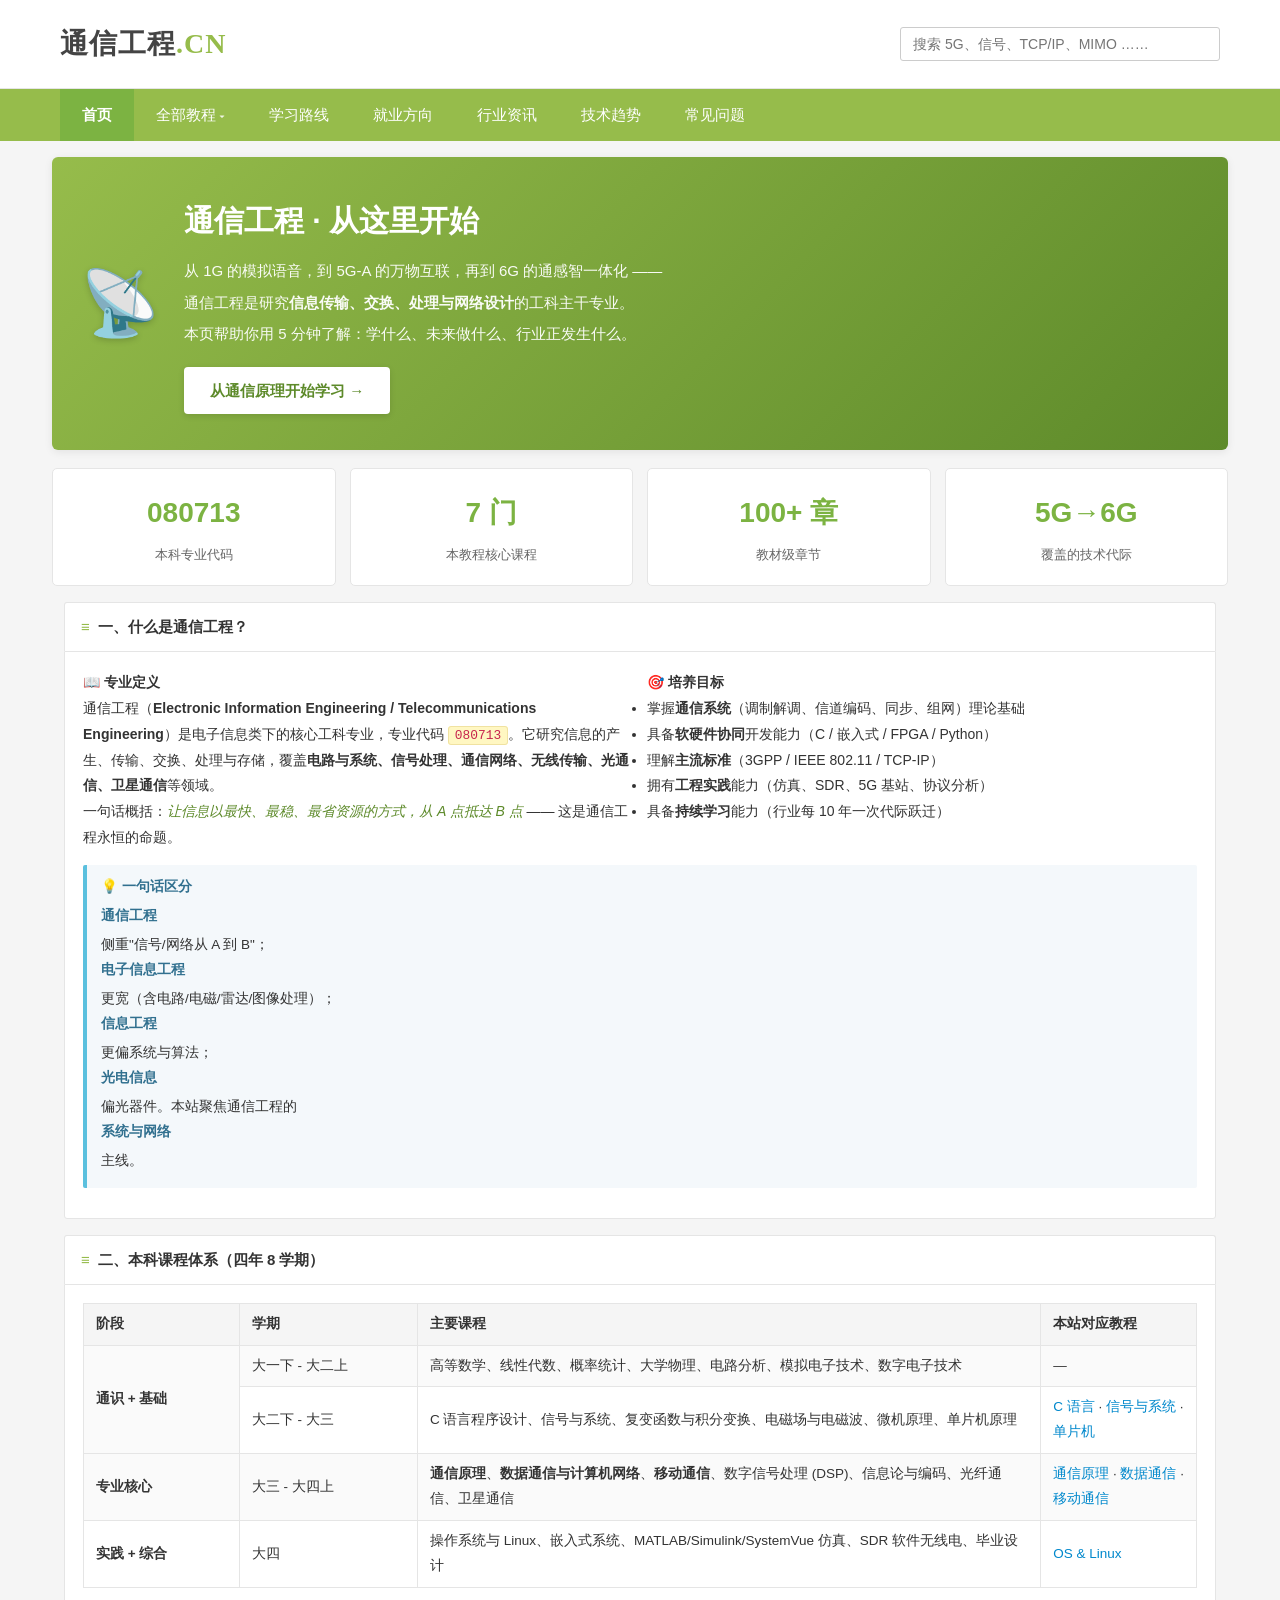
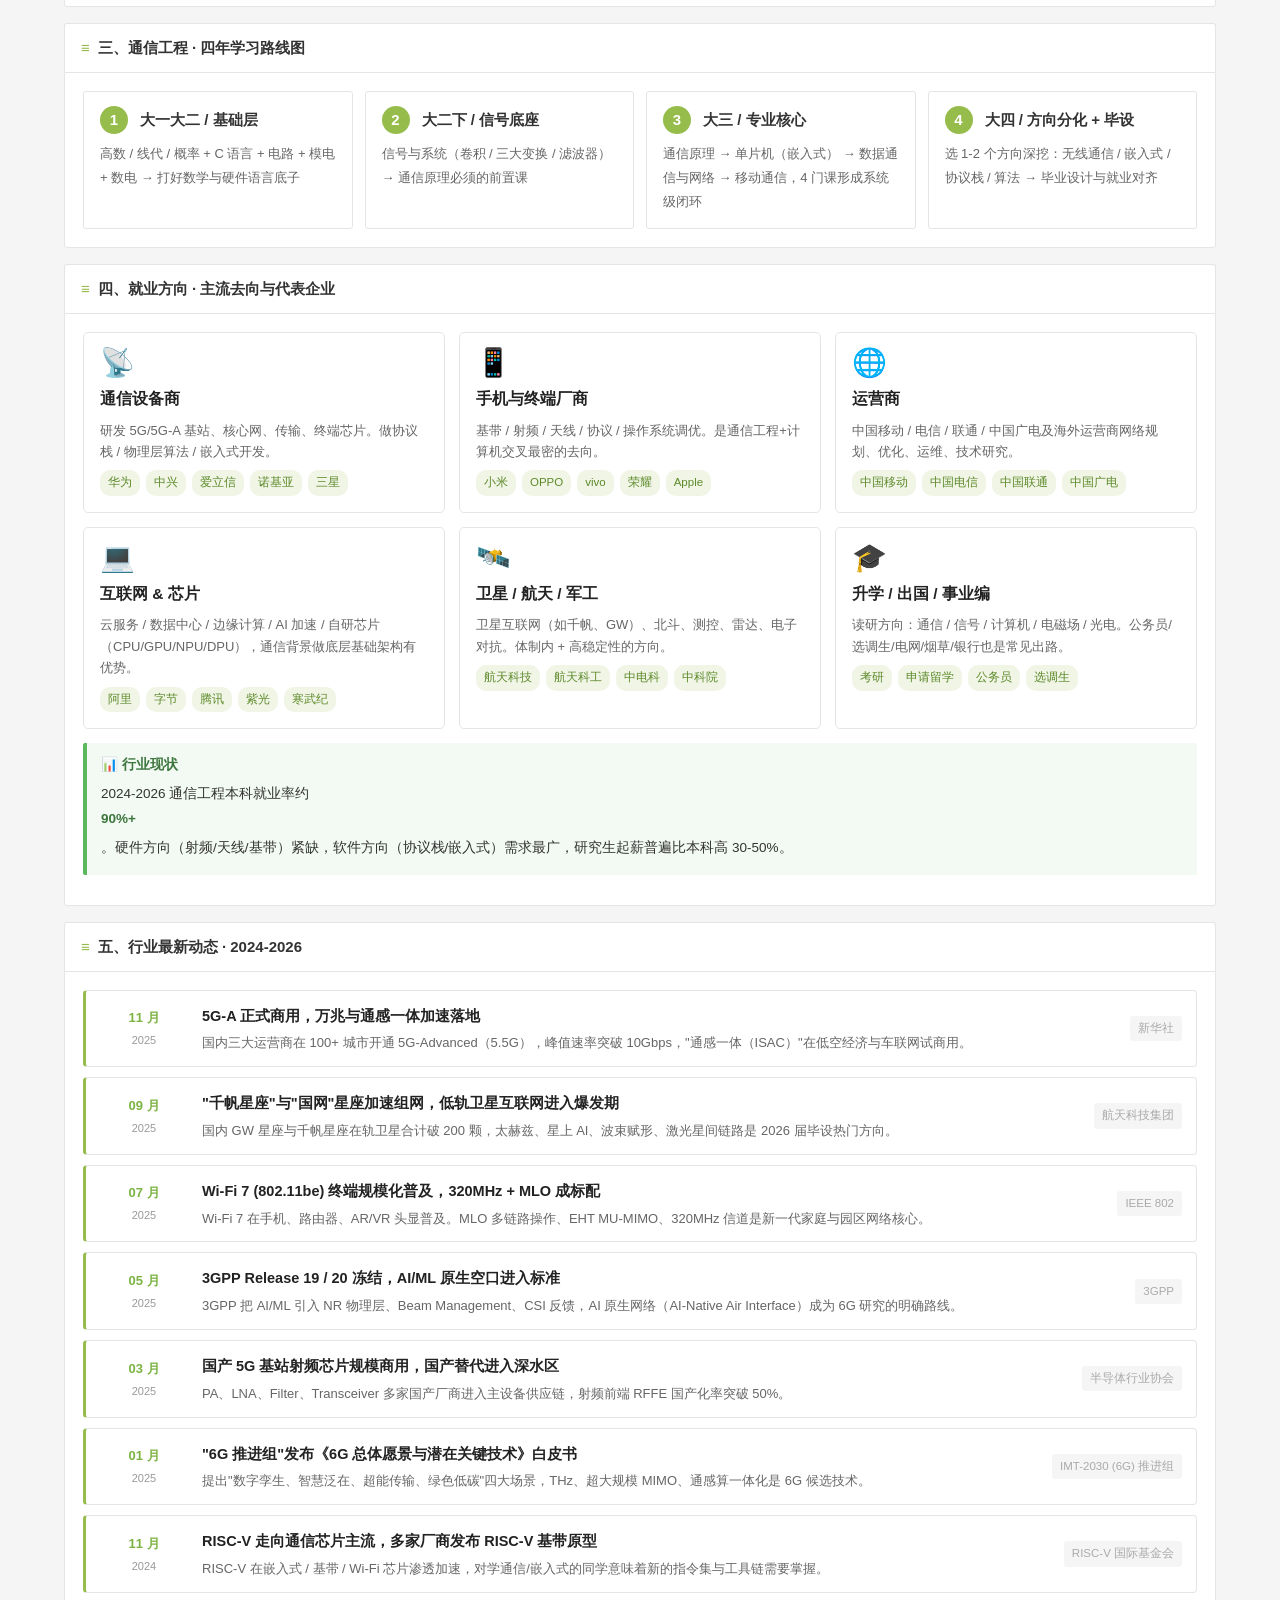
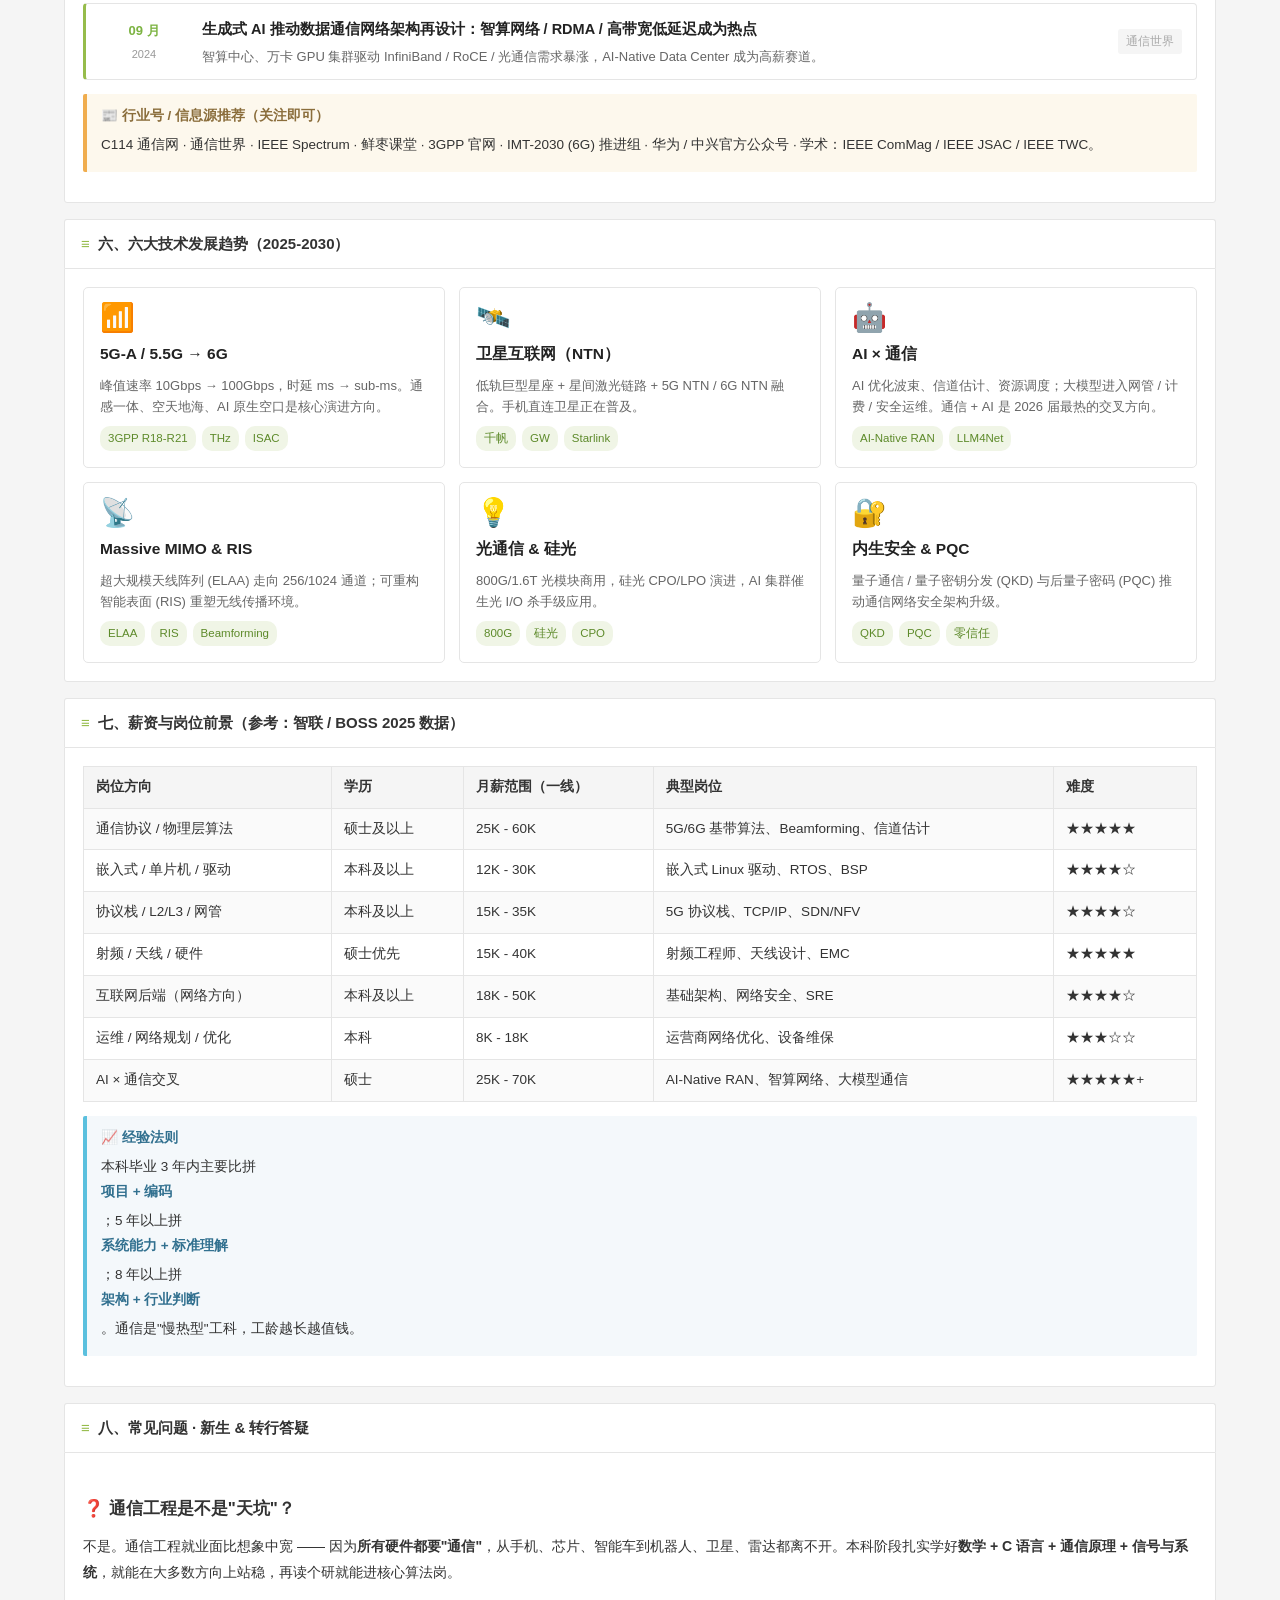
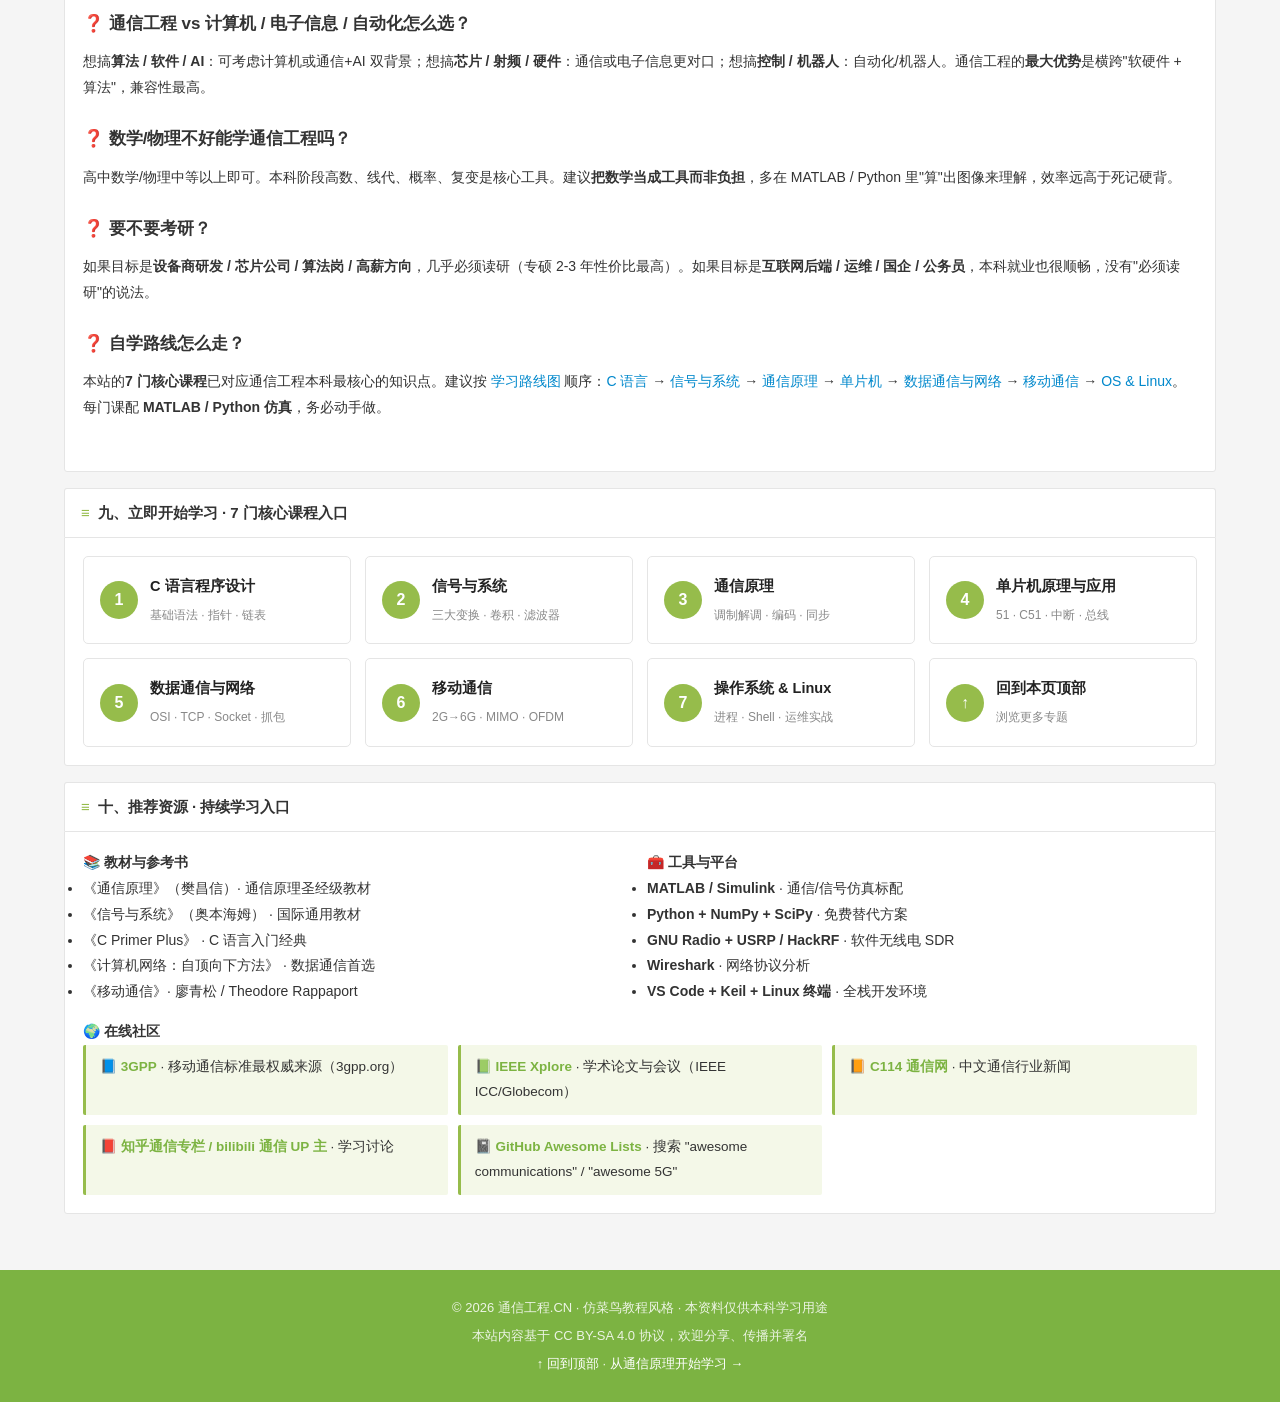
==== index.html @ 8103ef62 "Add files via upload" ====
<!DOCTYPE html>
<html lang="zh-CN">
<head>
<meta charset="UTF-8">
<meta name="viewport" content="width=device-width, initial-scale=1.0">
<title>通信工程专业介绍 - 通信工程.CN</title>
<meta name="description" content="全面介绍通信工程专业：学科定义、课程体系、就业方向、行业最新动态、技术发展趋势、学习路线与资源">
<link rel="stylesheet" href="css/styles.css">
</head>
<body>

<!-- ========== 顶部 Logo + 搜索 ========== -->
<div class="site-header">
  <div class="site-header-inner">
    <a href="index.html" class="brand"><span class="b1">通信工程</span><span class="b2">.CN</span></a>
    <div class="search-box">
      <input type="search" placeholder="搜索 5G、信号、TCP/IP、MIMO ……" aria-label="搜索">
    </div>
  </div>
</div>

<!-- ========== 绿色横向导航条 ========== -->
<nav class="site-nav">
  <div class="site-nav-inner">
    <a href="index.html" class="active">首页</a>
    <div class="nav-dropdown">
      <a class="dropdown-toggle" tabindex="0">全部教程</a>
      <ul class="dropdown-menu">
        <li class="dd-cat">基础课</li>
        <li><a href="c-programming.html">💻 C 语言程序设计</a></li>
        <li><a href="signal-system.html">📊 信号与系统</a></li>
        <li class="dd-cat">专业核心</li>
        <li><a href="comm-principle.html">📡 通信原理</a></li>
        <li><a href="mcu.html">🔧 单片机原理与应用</a></li>
        <li><a href="data-network.html">🌐 数据通信与网络</a></li>
        <li><a href="mobile-comm.html">📶 移动通信</a></li>
        <li class="dd-cat">工具与平台</li>
        <li><a href="os-linux.html">🐧 操作系统与 Linux</a></li>
      </ul>
    </div>
    <a href="#four-year">学习路线</a>
    <a href="#career">就业方向</a>
    <a href="#news">行业资讯</a>
    <a href="#trend">技术趋势</a>
    <a href="#faq">常见问题</a>
  </div>
</nav>

<!-- ========== 主页内容（全宽，无侧栏） ========== -->
<main class="home-wrap">

  <!-- ========== Hero 区 ========== -->
  <section class="home-hero">
    <div class="hero-logo">📡</div>
    <div class="hero-text">
      <h1>通信工程 · 从这里开始</h1>
      <p>从 1G 的模拟语音，到 5G-A 的万物互联，再到 6G 的通感智一体化 ——</p>
      <p>通信工程是研究<strong>信息传输、交换、处理与网络设计</strong>的工科主干专业。</p>
      <p>本页帮助你用 5 分钟了解：学什么、未来做什么、行业正发生什么。</p>
      <a href="comm-principle.html" class="hero-cta">从通信原理开始学习 →</a>
    </div>
  </section>

  <!-- ========== 关键数据 KPI ========== -->
  <div class="kpi-row">
    <div class="kpi">
      <span class="num">080713</span>
      <div class="label">本科专业代码</div>
    </div>
    <div class="kpi">
      <span class="num">7 门</span>
      <div class="label">本教程核心课程</div>
    </div>
    <div class="kpi">
      <span class="num">100+ 章</span>
      <div class="label">教材级章节</div>
    </div>
    <div class="kpi">
      <span class="num">5G→6G</span>
      <div class="label">覆盖的技术代际</div>
    </div>
  </div>

  <!-- ========== 1. 什么是通信工程 ========== -->
  <div class="section-block" id="what-is">
    <div class="section-header"><span class="icon">≡</span> 一、什么是通信工程？</div>
    <div class="section-body">

      <div class="home-grid-2">
        <div>
          <h4>📖 专业定义</h4>
          <p>通信工程（<strong>Electronic Information Engineering / Telecommunications Engineering</strong>）是电子信息类下的核心工科专业，专业代码 <code class="code-inline">080713</code>。它研究信息的产生、传输、交换、处理与存储，覆盖<strong>电路与系统、信号处理、通信网络、无线传输、光通信、卫星通信</strong>等领域。</p>
          <p>一句话概括：<em style="color:#5d8a2a;">让信息以最快、最稳、最省资源的方式，从 A 点抵达 B 点</em> —— 这是通信工程永恒的命题。</p>
        </div>
        <div>
          <h4>🎯 培养目标</h4>
          <ul>
            <li>掌握<strong>通信系统</strong>（调制解调、信道编码、同步、组网）理论基础</li>
            <li>具备<strong>软硬件协同</strong>开发能力（C / 嵌入式 / FPGA / Python）</li>
            <li>理解<strong>主流标准</strong>（3GPP / IEEE 802.11 / TCP-IP）</li>
            <li>拥有<strong>工程实践</strong>能力（仿真、SDR、5G 基站、协议分析）</li>
            <li>具备<strong>持续学习</strong>能力（行业每 10 年一次代际跃迁）</li>
          </ul>
        </div>
      </div>

      <div class="alert alert-info" style="margin-top:14px;">
        <strong>💡 一句话区分</strong>
        <p><strong>通信工程</strong>侧重"信号/网络从 A 到 B"；<strong>电子信息工程</strong>更宽（含电路/电磁/雷达/图像处理）；<strong>信息工程</strong>更偏系统与算法；<strong>光电信息</strong>偏光器件。本站聚焦通信工程的<strong>系统与网络</strong>主线。</p>
      </div>

    </div>
  </div>

  <!-- ========== 2. 专业课程体系 ========== -->
  <div class="section-block" id="curriculum" style="margin-top:16px;">
    <div class="section-header"><span class="icon">≡</span> 二、本科课程体系（四年 8 学期）</div>
    <div class="section-body">
      <table class="kb-table">
        <tr>
          <th style="width:14%">阶段</th>
          <th style="width:16%">学期</th>
          <th>主要课程</th>
          <th style="width:14%">本站对应教程</th>
        </tr>
        <tr>
          <td rowspan="2"><strong>通识 + 基础</strong></td>
          <td>大一下 - 大二上</td>
          <td>高等数学、线性代数、概率统计、大学物理、电路分析、模拟电子技术、数字电子技术</td>
          <td>—</td>
        </tr>
        <tr>
          <td>大二下 - 大三</td>
          <td>C 语言程序设计、信号与系统、复变函数与积分变换、电磁场与电磁波、微机原理、单片机原理</td>
          <td><a href="c-programming.html">C 语言</a> · <a href="signal-system.html">信号与系统</a> · <a href="mcu.html">单片机</a></td>
        </tr>
        <tr>
          <td><strong>专业核心</strong></td>
          <td>大三 - 大四上</td>
          <td><strong>通信原理</strong>、<strong>数据通信与计算机网络</strong>、<strong>移动通信</strong>、数字信号处理 (DSP)、信息论与编码、光纤通信、卫星通信</td>
          <td><a href="comm-principle.html">通信原理</a> · <a href="data-network.html">数据通信</a> · <a href="mobile-comm.html">移动通信</a></td>
        </tr>
        <tr>
          <td><strong>实践 + 综合</strong></td>
          <td>大四</td>
          <td>操作系统与 Linux、嵌入式系统、MATLAB/Simulink/SystemVue 仿真、SDR 软件无线电、毕业设计</td>
          <td><a href="os-linux.html">OS &amp; Linux</a></td>
        </tr>
      </table>
    </div>
  </div>

  <!-- ========== 3. 学习路线（四年 4 步）========== -->
  <div class="section-block" id="four-year" style="margin-top:16px;">
    <div class="section-header"><span class="icon">≡</span> 三、通信工程 · 四年学习路线图</div>
    <div class="section-body">
      <div class="roadmap">
        <div class="roadmap-step">
          <h4><span class="num">1</span> 大一大二 / 基础层</h4>
          <p>高数 / 线代 / 概率 + C 语言 + 电路 + 模电 + 数电 → 打好数学与硬件语言底子</p>
        </div>
        <div class="roadmap-step">
          <h4><span class="num">2</span> 大二下 / 信号底座</h4>
          <p>信号与系统（卷积 / 三大变换 / 滤波器）→ 通信原理必须的前置课</p>
        </div>
        <div class="roadmap-step">
          <h4><span class="num">3</span> 大三 / 专业核心</h4>
          <p>通信原理 → 单片机（嵌入式） → 数据通信与网络 → 移动通信，4 门课形成系统级闭环</p>
        </div>
        <div class="roadmap-step">
          <h4><span class="num">4</span> 大四 / 方向分化 + 毕设</h4>
          <p>选 1-2 个方向深挖：无线通信 / 嵌入式 / 协议栈 / 算法 → 毕业设计与就业对齐</p>
        </div>
      </div>
    </div>
  </div>

  <!-- ========== 4. 就业方向 ========== -->
  <div class="section-block" id="career" style="margin-top:16px;">
    <div class="section-header"><span class="icon">≡</span> 四、就业方向 · 主流去向与代表企业</div>
    <div class="section-body">

      <div class="home-grid-3">
        <div class="field-card">
          <div class="fc-icon">📡</div>
          <h4>通信设备商</h4>
          <p>研发 5G/5G-A 基站、核心网、传输、终端芯片。做协议栈 / 物理层算法 / 嵌入式开发。</p>
          <div class="fc-tags"><span>华为</span><span>中兴</span><span>爱立信</span><span>诺基亚</span><span>三星</span></div>
        </div>

        <div class="field-card">
          <div class="fc-icon">📱</div>
          <h4>手机与终端厂商</h4>
          <p>基带 / 射频 / 天线 / 协议 / 操作系统调优。是通信工程+计算机交叉最密的去向。</p>
          <div class="fc-tags"><span>小米</span><span>OPPO</span><span>vivo</span><span>荣耀</span><span>Apple</span></div>
        </div>

        <div class="field-card">
          <div class="fc-icon">🌐</div>
          <h4>运营商</h4>
          <p>中国移动 / 电信 / 联通 / 中国广电及海外运营商网络规划、优化、运维、技术研究。</p>
          <div class="fc-tags"><span>中国移动</span><span>中国电信</span><span>中国联通</span><span>中国广电</span></div>
        </div>

        <div class="field-card">
          <div class="fc-icon">💻</div>
          <h4>互联网 & 芯片</h4>
          <p>云服务 / 数据中心 / 边缘计算 / AI 加速 / 自研芯片（CPU/GPU/NPU/DPU），通信背景做底层基础架构有优势。</p>
          <div class="fc-tags"><span>阿里</span><span>字节</span><span>腾讯</span><span>紫光</span><span>寒武纪</span></div>
        </div>

        <div class="field-card">
          <div class="fc-icon">🛰️</div>
          <h4>卫星 / 航天 / 军工</h4>
          <p>卫星互联网（如千帆、GW）、北斗、测控、雷达、电子对抗。体制内 + 高稳定性的方向。</p>
          <div class="fc-tags"><span>航天科技</span><span>航天科工</span><span>中电科</span><span>中科院</span></div>
        </div>

        <div class="field-card">
          <div class="fc-icon">🎓</div>
          <h4>升学 / 出国 / 事业编</h4>
          <p>读研方向：通信 / 信号 / 计算机 / 电磁场 / 光电。公务员/选调生/电网/烟草/银行也是常见出路。</p>
          <div class="fc-tags"><span>考研</span><span>申请留学</span><span>公务员</span><span>选调生</span></div>
        </div>
      </div>

      <div class="alert alert-success" style="margin-top:14px;">
        <strong>📊 行业现状</strong>
        <p>2024-2026 通信工程本科就业率约 <strong>90%+</strong>。硬件方向（射频/天线/基带）紧缺，软件方向（协议栈/嵌入式）需求最广，研究生起薪普遍比本科高 30-50%。</p>
      </div>

    </div>
  </div>

  <!-- ========== 5. 行业最新动态 ========== -->
  <div class="section-block" id="news" style="margin-top:16px;">
    <div class="section-header"><span class="icon">≡</span> 五、行业最新动态 · 2024-2026</div>
    <div class="section-body">

      <div class="news-list">

        <div class="news-item">
          <div class="news-date">11 月<br><span>2025</span></div>
          <div>
            <div class="news-title">5G-A 正式商用，万兆与通感一体加速落地</div>
            <div class="news-desc">国内三大运营商在 100+ 城市开通 5G-Advanced（5.5G），峰值速率突破 10Gbps，"通感一体（ISAC）"在低空经济与车联网试商用。</div>
          </div>
          <div class="news-source">新华社</div>
        </div>

        <div class="news-item">
          <div class="news-date">09 月<br><span>2025</span></div>
          <div>
            <div class="news-title">"千帆星座"与"国网"星座加速组网，低轨卫星互联网进入爆发期</div>
            <div class="news-desc">国内 GW 星座与千帆星座在轨卫星合计破 200 颗，太赫兹、星上 AI、波束赋形、激光星间链路是 2026 届毕设热门方向。</div>
          </div>
          <div class="news-source">航天科技集团</div>
        </div>

        <div class="news-item">
          <div class="news-date">07 月<br><span>2025</span></div>
          <div>
            <div class="news-title">Wi-Fi 7 (802.11be) 终端规模化普及，320MHz + MLO 成标配</div>
            <div class="news-desc">Wi-Fi 7 在手机、路由器、AR/VR 头显普及。MLO 多链路操作、EHT MU-MIMO、320MHz 信道是新一代家庭与园区网络核心。</div>
          </div>
          <div class="news-source">IEEE 802</div>
        </div>

        <div class="news-item">
          <div class="news-date">05 月<br><span>2025</span></div>
          <div>
            <div class="news-title">3GPP Release 19 / 20 冻结，AI/ML 原生空口进入标准</div>
            <div class="news-desc">3GPP 把 AI/ML 引入 NR 物理层、Beam Management、CSI 反馈，AI 原生网络（AI-Native Air Interface）成为 6G 研究的明确路线。</div>
          </div>
          <div class="news-source">3GPP</div>
        </div>

        <div class="news-item">
          <div class="news-date">03 月<br><span>2025</span></div>
          <div>
            <div class="news-title">国产 5G 基站射频芯片规模商用，国产替代进入深水区</div>
            <div class="news-desc">PA、LNA、Filter、Transceiver 多家国产厂商进入主设备供应链，射频前端 RFFE 国产化率突破 50%。</div>
          </div>
          <div class="news-source">半导体行业协会</div>
        </div>

        <div class="news-item">
          <div class="news-date">01 月<br><span>2025</span></div>
          <div>
            <div class="news-title">"6G 推进组"发布《6G 总体愿景与潜在关键技术》白皮书</div>
            <div class="news-desc">提出"数字孪生、智慧泛在、超能传输、绿色低碳"四大场景，THz、超大规模 MIMO、通感算一体化是 6G 候选技术。</div>
          </div>
          <div class="news-source">IMT-2030 (6G) 推进组</div>
        </div>

        <div class="news-item">
          <div class="news-date">11 月<br><span>2024</span></div>
          <div>
            <div class="news-title">RISC-V 走向通信芯片主流，多家厂商发布 RISC-V 基带原型</div>
            <div class="news-desc">RISC-V 在嵌入式 / 基带 / Wi-Fi 芯片渗透加速，对学通信/嵌入式的同学意味着新的指令集与工具链需要掌握。</div>
          </div>
          <div class="news-source">RISC-V 国际基金会</div>
        </div>

        <div class="news-item">
          <div class="news-date">09 月<br><span>2024</span></div>
          <div>
            <div class="news-title">生成式 AI 推动数据通信网络架构再设计：智算网络 / RDMA / 高带宽低延迟成为热点</div>
            <div class="news-desc">智算中心、万卡 GPU 集群驱动 InfiniBand / RoCE / 光通信需求暴涨，AI-Native Data Center 成为高薪赛道。</div>
          </div>
          <div class="news-source">通信世界</div>
        </div>

      </div>

      <div class="alert alert-warn" style="margin-top:14px;">
        <strong>📰 行业号 / 信息源推荐（关注即可）</strong>
        <p>C114 通信网 · 通信世界 · IEEE Spectrum · 鲜枣课堂 · 3GPP 官网 · IMT-2030 (6G) 推进组 · 华为 / 中兴官方公众号 · 学术：IEEE ComMag / IEEE JSAC / IEEE TWC。</p>
      </div>

    </div>
  </div>

  <!-- ========== 6. 技术发展趋势 ========== -->
  <div class="section-block" id="trend" style="margin-top:16px;">
    <div class="section-header"><span class="icon">≡</span> 六、六大技术发展趋势（2025-2030）</div>
    <div class="section-body">

      <div class="home-grid-3">
        <div class="field-card">
          <div class="fc-icon">📶</div>
          <h4>5G-A / 5.5G → 6G</h4>
          <p>峰值速率 10Gbps → 100Gbps，时延 ms → sub-ms。通感一体、空天地海、AI 原生空口是核心演进方向。</p>
          <div class="fc-tags"><span>3GPP R18-R21</span><span>THz</span><span>ISAC</span></div>
        </div>

        <div class="field-card">
          <div class="fc-icon">🛰️</div>
          <h4>卫星互联网（NTN）</h4>
          <p>低轨巨型星座 + 星间激光链路 + 5G NTN / 6G NTN 融合。手机直连卫星正在普及。</p>
          <div class="fc-tags"><span>千帆</span><span>GW</span><span>Starlink</span></div>
        </div>

        <div class="field-card">
          <div class="fc-icon">🤖</div>
          <h4>AI × 通信</h4>
          <p>AI 优化波束、信道估计、资源调度；大模型进入网管 / 计费 / 安全运维。通信 + AI 是 2026 届最热的交叉方向。</p>
          <div class="fc-tags"><span>AI-Native RAN</span><span>LLM4Net</span></div>
        </div>

        <div class="field-card">
          <div class="fc-icon">📡</div>
          <h4>Massive MIMO &amp; RIS</h4>
          <p>超大规模天线阵列 (ELAA) 走向 256/1024 通道；可重构智能表面 (RIS) 重塑无线传播环境。</p>
          <div class="fc-tags"><span>ELAA</span><span>RIS</span><span>Beamforming</span></div>
        </div>

        <div class="field-card">
          <div class="fc-icon">💡</div>
          <h4>光通信 &amp; 硅光</h4>
          <p>800G/1.6T 光模块商用，硅光 CPO/LPO 演进，AI 集群催生光 I/O 杀手级应用。</p>
          <div class="fc-tags"><span>800G</span><span>硅光</span><span>CPO</span></div>
        </div>

        <div class="field-card">
          <div class="fc-icon">🔐</div>
          <h4>内生安全 &amp; PQC</h4>
          <p>量子通信 / 量子密钥分发 (QKD) 与后量子密码 (PQC) 推动通信网络安全架构升级。</p>
          <div class="fc-tags"><span>QKD</span><span>PQC</span><span>零信任</span></div>
        </div>
      </div>

    </div>
  </div>

  <!-- ========== 7. 薪资与前景 ========== -->
  <div class="section-block" id="salary" style="margin-top:16px;">
    <div class="section-header"><span class="icon">≡</span> 七、薪资与岗位前景（参考：智联 / BOSS 2025 数据）</div>
    <div class="section-body">
      <table class="kb-table">
        <tr>
          <th>岗位方向</th>
          <th>学历</th>
          <th>月薪范围（一线）</th>
          <th>典型岗位</th>
          <th>难度</th>
        </tr>
        <tr>
          <td>通信协议 / 物理层算法</td>
          <td>硕士及以上</td>
          <td>25K - 60K</td>
          <td>5G/6G 基带算法、Beamforming、信道估计</td>
          <td>★★★★★</td>
        </tr>
        <tr>
          <td>嵌入式 / 单片机 / 驱动</td>
          <td>本科及以上</td>
          <td>12K - 30K</td>
          <td>嵌入式 Linux 驱动、RTOS、BSP</td>
          <td>★★★★☆</td>
        </tr>
        <tr>
          <td>协议栈 / L2/L3 / 网管</td>
          <td>本科及以上</td>
          <td>15K - 35K</td>
          <td>5G 协议栈、TCP/IP、SDN/NFV</td>
          <td>★★★★☆</td>
        </tr>
        <tr>
          <td>射频 / 天线 / 硬件</td>
          <td>硕士优先</td>
          <td>15K - 40K</td>
          <td>射频工程师、天线设计、EMC</td>
          <td>★★★★★</td>
        </tr>
        <tr>
          <td>互联网后端（网络方向）</td>
          <td>本科及以上</td>
          <td>18K - 50K</td>
          <td>基础架构、网络安全、SRE</td>
          <td>★★★★☆</td>
        </tr>
        <tr>
          <td>运维 / 网络规划 / 优化</td>
          <td>本科</td>
          <td>8K - 18K</td>
          <td>运营商网络优化、设备维保</td>
          <td>★★★☆☆</td>
        </tr>
        <tr>
          <td>AI × 通信交叉</td>
          <td>硕士</td>
          <td>25K - 70K</td>
          <td>AI-Native RAN、智算网络、大模型通信</td>
          <td>★★★★★+</td>
        </tr>
      </table>
      <div class="alert alert-info" style="margin-top:14px;">
        <strong>📈 经验法则</strong>
        <p>本科毕业 3 年内主要比拼 <strong>项目 + 编码</strong>；5 年以上拼 <strong>系统能力 + 标准理解</strong>；8 年以上拼 <strong>架构 + 行业判断</strong>。通信是"慢热型"工科，工龄越长越值钱。</p>
      </div>
    </div>
  </div>

  <!-- ========== 8. 常见问题 ========== -->
  <div class="section-block" id="faq" style="margin-top:16px;">
    <div class="section-header"><span class="icon">≡</span> 八、常见问题 · 新生 &amp; 转行答疑</div>
    <div class="section-body">
      <div class="section">
        <h3>❓ 通信工程是不是"天坑"？</h3>
        <p>不是。通信工程就业面比想象中宽 —— 因为<strong>所有硬件都要"通信"</strong>，从手机、芯片、智能车到机器人、卫星、雷达都离不开。本科阶段扎实学好<strong>数学 + C 语言 + 通信原理 + 信号与系统</strong>，就能在大多数方向上站稳，再读个研就能进核心算法岗。</p>

        <h3>❓ 通信工程 vs 计算机 / 电子信息 / 自动化怎么选？</h3>
        <p>想搞<strong>算法 / 软件 / AI</strong>：可考虑计算机或通信+AI 双背景；想搞<strong>芯片 / 射频 / 硬件</strong>：通信或电子信息更对口；想搞<strong>控制 / 机器人</strong>：自动化/机器人。通信工程的<strong>最大优势</strong>是横跨"软硬件 + 算法"，兼容性最高。</p>

        <h3>❓ 数学/物理不好能学通信工程吗？</h3>
        <p>高中数学/物理中等以上即可。本科阶段高数、线代、概率、复变是核心工具。建议<strong>把数学当成工具而非负担</strong>，多在 MATLAB / Python 里"算"出图像来理解，效率远高于死记硬背。</p>

        <h3>❓ 要不要考研？</h3>
        <p>如果目标是<strong>设备商研发 / 芯片公司 / 算法岗 / 高薪方向</strong>，几乎必须读研（专硕 2-3 年性价比最高）。如果目标是<strong>互联网后端 / 运维 / 国企 / 公务员</strong>，本科就业也很顺畅，没有"必须读研"的说法。</p>

        <h3>❓ 自学路线怎么走？</h3>
        <p>本站的<strong>7 门核心课程</strong>已对应通信工程本科最核心的知识点。建议按 <a href="#four-year">学习路线图</a> 顺序：<a href="c-programming.html">C 语言</a> → <a href="signal-system.html">信号与系统</a> → <a href="comm-principle.html">通信原理</a> → <a href="mcu.html">单片机</a> → <a href="data-network.html">数据通信与网络</a> → <a href="mobile-comm.html">移动通信</a> → <a href="os-linux.html">OS &amp; Linux</a>。每门课配 <strong>MATLAB / Python 仿真</strong>，务必动手做。</p>
      </div>
    </div>
  </div>

  <!-- ========== 9. 7 门课程快速入口 ========== -->
  <div class="section-block" id="start" style="margin-top:16px;">
    <div class="section-header"><span class="icon">≡</span> 九、立即开始学习 · 7 门核心课程入口</div>
    <div class="section-body">

      <div class="start-grid">
        <a class="start-card" href="c-programming.html">
          <div class="sc-num">1</div>
          <div class="sc-body"><strong>C 语言程序设计</strong><span>基础语法 · 指针 · 链表</span></div>
        </a>
        <a class="start-card" href="signal-system.html">
          <div class="sc-num">2</div>
          <div class="sc-body"><strong>信号与系统</strong><span>三大变换 · 卷积 · 滤波器</span></div>
        </a>
        <a class="start-card" href="comm-principle.html">
          <div class="sc-num">3</div>
          <div class="sc-body"><strong>通信原理</strong><span>调制解调 · 编码 · 同步</span></div>
        </a>
        <a class="start-card" href="mcu.html">
          <div class="sc-num">4</div>
          <div class="sc-body"><strong>单片机原理与应用</strong><span>51 · C51 · 中断 · 总线</span></div>
        </a>
        <a class="start-card" href="data-network.html">
          <div class="sc-num">5</div>
          <div class="sc-body"><strong>数据通信与网络</strong><span>OSI · TCP · Socket · 抓包</span></div>
        </a>
        <a class="start-card" href="mobile-comm.html">
          <div class="sc-num">6</div>
          <div class="sc-body"><strong>移动通信</strong><span>2G→6G · MIMO · OFDM</span></div>
        </a>
        <a class="start-card" href="os-linux.html">
          <div class="sc-num">7</div>
          <div class="sc-body"><strong>操作系统 &amp; Linux</strong><span>进程 · Shell · 运维实战</span></div>
        </a>
        <a class="start-card" href="#top" onclick="window.scrollTo({top:0,behavior:'smooth'});return false;" style="cursor:pointer;">
          <div class="sc-num">↑</div>
          <div class="sc-body"><strong>回到本页顶部</strong><span>浏览更多专题</span></div>
        </a>
      </div>

    </div>
  </div>

  <!-- ========== 10. 资源 / 友情链接 ========== -->
  <div class="section-block" style="margin-top:16px;">
    <div class="section-header"><span class="icon">≡</span> 十、推荐资源 · 持续学习入口</div>
    <div class="section-body">
      <div class="home-grid-2">
        <div>
          <h4>📚 教材与参考书</h4>
          <ul>
            <li>《通信原理》（樊昌信）· 通信原理圣经级教材</li>
            <li>《信号与系统》（奥本海姆） · 国际通用教材</li>
            <li>《C Primer Plus》 · C 语言入门经典</li>
            <li>《计算机网络：自顶向下方法》 · 数据通信首选</li>
            <li>《移动通信》· 廖青松 / Theodore Rappaport</li>
          </ul>
        </div>
        <div>
          <h4>🧰 工具与平台</h4>
          <ul>
            <li><strong>MATLAB / Simulink</strong> · 通信/信号仿真标配</li>
            <li><strong>Python + NumPy + SciPy</strong> · 免费替代方案</li>
            <li><strong>GNU Radio + USRP / HackRF</strong> · 软件无线电 SDR</li>
            <li><strong>Wireshark</strong> · 网络协议分析</li>
            <li><strong>VS Code + Keil + Linux 终端</strong> · 全栈开发环境</li>
          </ul>
        </div>
      </div>

      <h4 style="margin-top:14px;">🌍 在线社区</h4>
      <ul class="tool-list">
        <li><strong>📘 3GPP</strong> · 移动通信标准最权威来源（3gpp.org）</li>
        <li><strong>📗 IEEE Xplore</strong> · 学术论文与会议（IEEE ICC/Globecom）</li>
        <li><strong>📙 C114 通信网</strong> · 中文通信行业新闻</li>
        <li><strong>📕 知乎通信专栏 / bilibili 通信 UP 主</strong> · 学习讨论</li>
        <li><strong>📓 GitHub Awesome Lists</strong> · 搜索 "awesome communications" / "awesome 5G"</li>
      </ul>
    </div>
  </div>

</main>

<!-- ========== 底部 ========== -->
<footer class="site-footer">
  <p>© 2026 通信工程.CN · 仿菜鸟教程风格 · 本资料仅供本科学习用途</p>
  <p>本站内容基于 CC BY-SA 4.0 协议，欢迎分享、传播并署名</p>
  <p><a href="index.html">↑ 回到顶部</a> · <a href="comm-principle.html">从通信原理开始学习 →</a></p>
</footer>

<script src="js/main.js"></script>
</body>
</html>
---- css/styles.css ----
/* ============================================
   通信工程学习站 - 菜鸟教程风格全局样式
   主色：菜鸟绿 #96BC4B / 深绿 #7CB342 / 浅绿 #C5E579
   ============================================ */

* { margin: 0; padding: 0; box-sizing: border-box; }

:root {
  /* 主色板 */
  --green: #96BC4B;          /* 菜鸟绿主色 */
  --green-dark: #7CB342;     /* 深绿 */
  --green-light: #C5E579;    /* 浅绿 */
  --green-bg: #F4F8E8;       /* 极浅绿背景 */
  --green-bar: #96BC4B;      /* 顶部导航条 */

  /* 文字与背景 */
  --text: #333333;           /* 主文字 */
  --text-light: #666666;     /* 次文字 */
  --text-muted: #999999;     /* 弱化文字 */
  --link: #08c;              /* 链接（runoob 蓝，区分主色） */
  --link-hover: #005580;

  --bg: #f5f5f5;             /* 页面背景 */
  --bg-card: #ffffff;        /* 卡片白底 */
  --bg-code: #FFFCE4;        /* 代码块黄底 */
  --bg-code-border: #FFEE9C;

  --border: #e5e5e5;
  --shadow: 0 1px 3px rgba(0,0,0,0.06);
  --shadow-md: 0 2px 8px rgba(0,0,0,0.08);
  --radius: 3px;
  --radius-md: 4px;
}

/* 全局 */
html { scroll-behavior: smooth; }

body {
  font-family: -apple-system, BlinkMacSystemFont, "Helvetica Neue", Arial, "PingFang SC", "Microsoft YaHei", sans-serif;
  font-size: 14px;
  line-height: 1.85;
  color: var(--text);
  background: var(--bg);
  -webkit-font-smoothing: antialiased;
}

a { color: var(--link); text-decoration: none; }
a:hover { color: var(--link-hover); text-decoration: underline; }

/* ============================================
   顶部栏（白底 + Logo + 搜索 + 绿色导航条）
   ============================================ */
.site-header {
  background: #fff;
  border-bottom: 1px solid var(--border);
}

.site-header-inner {
  max-width: 1200px;
  margin: 0 auto;
  padding: 18px 20px;
  display: flex;
  align-items: center;
  justify-content: space-between;
  gap: 24px;
}

.brand {
  font-size: 28px;
  font-weight: 700;
  font-family: Georgia, "Times New Roman", serif;
  letter-spacing: 1px;
  text-decoration: none;
  user-select: none;
}
.brand .b1 { color: #444; }       /* RUNOOB 灰黑 */
.brand .b2 { color: var(--green); }/* .COM 绿 */
.brand:hover { text-decoration: none; }

.search-box {
  flex: 0 0 320px;
  max-width: 360px;
}
.search-box input {
  width: 100%;
  padding: 8px 12px;
  border: 1px solid #ccc;
  border-radius: 3px;
  font-size: 14px;
  outline: none;
  transition: border-color 0.2s;
}
.search-box input:focus { border-color: var(--green); }

/* 绿色横向主导航条 */
.site-nav {
  background: var(--green-bar);
  color: #fff;
}
.site-nav-inner {
  max-width: 1200px;
  margin: 0 auto;
  padding: 0 20px;
  display: flex;
  align-items: center;
  gap: 0;
}
.site-nav a {
  color: #fff;
  text-decoration: none;
  padding: 12px 22px;
  font-size: 15px;
  transition: background 0.15s;
}
.site-nav a:hover { background: var(--green-dark); text-decoration: none; }
.site-nav a.active { background: var(--green-dark); font-weight: 600; }

/* 顶部导航下拉菜单（"全部教程 ▾"） */
.nav-dropdown { position: relative; display: inline-block; }
.nav-dropdown > .dropdown-toggle { cursor: default; }
.nav-dropdown > .dropdown-toggle::after {
  content: " ▾";
  font-size: 12px;
  opacity: 0.85;
}
.nav-dropdown .dropdown-menu {
  display: none;
  position: absolute;
  top: 100%;
  left: 0;
  min-width: 240px;
  background: #fff;
  border-top: 2px solid var(--green-dark);
  box-shadow: 0 6px 18px rgba(0,0,0,0.15);
  border-radius: 0 0 4px 4px;
  padding: 6px 0;
  z-index: 200;
}
.nav-dropdown:hover .dropdown-menu,
.nav-dropdown:focus-within .dropdown-menu { display: block; }
.nav-dropdown .dropdown-menu li { list-style: none; }
.nav-dropdown .dropdown-menu a {
  display: block;
  color: #333 !important;
  background: #fff !important;
  padding: 9px 18px !important;
  font-size: 14px;
  border-bottom: 1px solid #f0f0f0;
  transition: all 0.12s;
}
.nav-dropdown .dropdown-menu li:last-child a { border-bottom: none; }
.nav-dropdown .dropdown-menu a:hover {
  background: #f5f5f5 !important;
  color: var(--green-dark) !important;
  padding-left: 24px !important;
  text-decoration: none;
}
.nav-dropdown .dropdown-menu .dd-cat {
  background: #f8f8f8 !important;
  color: #888 !important;
  font-size: 12px !important;
  font-weight: 600;
  letter-spacing: 0.5px;
  padding: 6px 18px !important;
  cursor: default;
  border-bottom: 1px solid #e0e0e0 !important;
}
.nav-dropdown .dropdown-menu .dd-cat:hover {
  background: #f8f8f8 !important;
  color: #888 !important;
  padding-left: 18px !important;
}

/* ============================================
   主体布局（左侧 sidebar + 右侧 main）
   ============================================ */
.layout-2col {
  max-width: 1200px;
  margin: 16px auto;
  padding: 0 12px;
  display: grid;
  grid-template-columns: 220px 1fr;
  gap: 16px;
  align-items: start;
}

.layout-2col.index-layout {
  grid-template-columns: 220px 1fr;
}

@media (max-width: 900px) {
  .layout-2col { grid-template-columns: 1fr; }
  .sidebar { position: static !important; }
}

/* ============================================
   左侧目录侧栏（runoob 风格）
   ============================================ */
.sidebar {
  background: var(--bg-card);
  border: 1px solid var(--border);
  border-radius: var(--radius);
  position: sticky;
  top: 12px;
  max-height: calc(100vh - 24px);
  overflow-y: auto;
}

.sidebar-title {
  background: #f9f9f9;
  padding: 10px 14px;
  font-size: 15px;
  font-weight: 600;
  color: var(--text);
  border-bottom: 1px solid var(--border);
  display: flex;
  align-items: center;
  gap: 6px;
}
.sidebar-title .icon { color: var(--green); }

.sidebar ul {
  list-style: none;
  padding: 6px 0;
}
.sidebar li { margin: 0; }

.sidebar a {
  display: block;
  padding: 8px 14px 8px 18px;
  color: var(--text);
  font-size: 13px;
  text-decoration: none;
  border-left: 3px solid transparent;
  transition: background 0.15s, border-color 0.15s;
}
.sidebar a:hover {
  background: var(--green-bg);
  color: var(--text);
  text-decoration: none;
}
.sidebar a.active {
  background: var(--green-bg);
  border-left-color: var(--green);
  color: var(--green-dark);
  font-weight: 600;
}

/* ============================================
   课程头部 banner（首次进入课程的顶部介绍区）
   ============================================ */
.course-banner {
  display: none; /* 改为隐藏顶部 banner，融入 main 流 */
}

/* ============================================
   主体内容 - section（教材章节容器）
   ============================================ */
.main {
  background: var(--bg-card);
  border: 1px solid var(--border);
  border-radius: var(--radius);
  padding: 28px 36px;
  min-height: 60vh;
}

/* 课程介绍区域（正文最上方） */
.course-intro {
  border-bottom: 1px solid var(--border);
  padding-bottom: 18px;
  margin-bottom: 24px;
}
.course-intro .title-row {
  display: flex;
  align-items: center;
  gap: 10px;
  margin-bottom: 8px;
}
.course-intro h1 {
  font-size: 26px;
  font-weight: 600;
  color: var(--text);
  margin: 0;
}
.course-intro .version-tag {
  display: inline-block;
  padding: 1px 10px;
  border: 1px solid var(--green);
  color: var(--green-dark);
  border-radius: 12px;
  font-size: 12px;
  background: var(--green-bg);
}
.course-intro p {
  color: var(--text-light);
  font-size: 14px;
  margin: 6px 0;
}

/* 章节 */
.section {
  margin: 0 0 32px 0;
  padding: 0;
  background: transparent;
  border: none;
  box-shadow: none;
}

.section h2 {
  font-size: 22px;
  color: var(--green-dark);
  margin: 28px 0 16px;
  padding-left: 12px;
  border-left: 5px solid var(--green);
  line-height: 1.3;
  background: transparent;
  border-bottom: none;
}

.section h3 {
  font-size: 17px;
  color: var(--text);
  font-weight: 600;
  margin: 22px 0 10px;
  padding-left: 0;
  border-left: none;
}

.section h4 {
  font-size: 15px;
  font-weight: 600;
  color: var(--text);
  margin: 16px 0 8px;
}

.section p { margin: 8px 0; color: var(--text); }
.section ul, .section ol { margin: 8px 0 8px 24px; }
.section li { margin: 4px 0; }

.section strong { color: var(--text); font-weight: 600; }

/* 表格 */
.section table {
  width: 100%;
  border-collapse: collapse;
  margin: 12px 0;
  font-size: 13.5px;
  border: 1px solid var(--border);
}
.section th {
  background: #f5f5f5;
  color: var(--text);
  padding: 8px 12px;
  text-align: left;
  font-weight: 600;
  border: 1px solid var(--border);
}
.section td {
  padding: 8px 12px;
  border: 1px solid var(--border);
  vertical-align: top;
}
.section tr:nth-child(even) td { background: #fafafa; }

/* ============================================
   代码块 - 菜鸟风黄底
   ============================================ */
.code-block {
  background: var(--bg-code);
  color: #333;
  border: 1px solid var(--bg-code-border);
  border-radius: var(--radius);
  padding: 10px 14px;
  margin: 12px 0;
  overflow-x: auto;
  font-family: Consolas, Monaco, "Courier New", monospace;
  font-size: 13px;
  line-height: 1.55;
  position: relative;
}
.code-block pre { margin: 0; white-space: pre; }
.code-block code { font-family: inherit; color: inherit; }
.code-block .lang {
  position: absolute;
  top: 4px; right: 8px;
  font-size: 11px;
  color: #c9a227;
  background: #fff7c2;
  padding: 0 6px;
  border-radius: 2px;
  text-transform: uppercase;
}

.code-inline {
  background: #fff7c2;
  color: #c7254e;
  padding: 1px 6px;
  border-radius: 3px;
  font-family: Consolas, Monaco, monospace;
  font-size: 0.92em;
  border: 1px solid #f0e2a1;
}

/* ============================================
   提示框（Note / Tip / Warning）
   ============================================ */
.alert {
  padding: 10px 14px;
  margin: 12px 0;
  border-left: 4px solid;
  background: #f9f9f9;
  font-size: 13.5px;
  border-radius: 2px;
}
.alert strong { display: block; margin-bottom: 4px; font-weight: 600; }
.alert p { margin: 4px 0; }

.alert-info    { border-color: #5bc0de; background: #f4f8fb; }
.alert-success { border-color: #5cb85c; background: #f3faf3; }
.alert-warn    { border-color: #f0ad4e; background: #fdf8ed; }
.alert-danger  { border-color: #d9534f; background: #fbf3f3; }

.alert-info strong    { color: #31708f; }
.alert-success strong { color: #3c763d; }
.alert-warn strong    { color: #8a6d3b; }
.alert-danger strong  { color: #a94442; }

/* ============================================
   公式
   ============================================ */
.formula {
  background: #fafafa;
  border: 1px solid var(--border);
  border-radius: var(--radius);
  padding: 12px 16px;
  margin: 12px 0;
  font-family: "Cambria Math", "Times New Roman", serif;
  font-size: 14.5px;
  text-align: center;
  overflow-x: auto;
}

/* ============================================
   首页 - 课程卡片网格（runoob 风）
   ============================================ */
.section-block {
  max-width: 1200px;
  margin: 16px auto;
  padding: 0 12px;
}
.section-block .section-header {
  background: var(--bg-card);
  border: 1px solid var(--border);
  border-bottom: none;
  padding: 10px 16px;
  font-size: 15px;
  font-weight: 600;
  color: var(--text);
  display: flex;
  align-items: center;
  gap: 8px;
  border-radius: var(--radius) var(--radius) 0 0;
}
.section-block .section-header .icon { color: var(--green); }

.section-block .section-body {
  background: var(--bg-card);
  border: 1px solid var(--border);
  border-radius: 0 0 var(--radius) var(--radius);
  padding: 18px;
}

.course-grid {
  display: grid;
  grid-template-columns: repeat(auto-fill, minmax(260px, 1fr));
  gap: 14px;
}

.course-card {
  display: flex;
  gap: 12px;
  padding: 12px 14px;
  border: 1px solid var(--border);
  border-radius: var(--radius);
  background: var(--bg-card);
  text-decoration: none;
  color: var(--text);
  transition: border-color 0.15s, box-shadow 0.15s;
}
.course-card:hover {
  border-color: var(--green);
  box-shadow: 0 2px 6px rgba(150,188,75,0.18);
  text-decoration: none;
}

.course-card .card-icon {
  flex: 0 0 48px;
  width: 48px;
  height: 48px;
  border-radius: var(--radius);
  background: var(--green-bg);
  color: var(--green-dark);
  display: flex;
  align-items: center;
  justify-content: center;
  font-size: 22px;
  font-weight: 700;
}
.course-card .card-body { flex: 1; min-width: 0; }
.course-card h3 {
  font-size: 14.5px;
  margin: 2px 0 6px;
  color: var(--text);
  font-weight: 600;
}
.course-card p {
  font-size: 12.5px;
  color: var(--text-light);
  line-height: 1.5;
  margin: 0;
}

/* ============================================
   工具推荐 / 路径指南 等区块首页用
   ============================================ */
.tool-list {
  list-style: none;
  padding: 0;
  display: grid;
  grid-template-columns: repeat(auto-fit, minmax(280px, 1fr));
  gap: 10px;
}
.tool-list li {
  padding: 10px 14px;
  background: var(--green-bg);
  border-left: 3px solid var(--green);
  border-radius: 2px;
  font-size: 13.5px;
}
.tool-list li strong { color: var(--green-dark); }

/* 学习路径 4 步 */
.roadmap {
  display: grid;
  grid-template-columns: repeat(auto-fit, minmax(220px, 1fr));
  gap: 12px;
}
.roadmap-step {
  border: 1px solid var(--border);
  border-radius: var(--radius);
  padding: 14px 16px;
  background: var(--bg-card);
}
.roadmap-step .num {
  display: inline-block;
  width: 28px;
  height: 28px;
  background: var(--green);
  color: #fff;
  border-radius: 50%;
  text-align: center;
  line-height: 28px;
  margin-right: 8px;
  font-weight: 700;
}
.roadmap-step h4 {
  display: inline-block;
  font-size: 15px;
  color: var(--text);
  margin: 0;
  font-weight: 600;
  vertical-align: middle;
}
.roadmap-step p {
  font-size: 13px;
  color: var(--text-light);
  margin: 8px 0 0;
}

.kb-table { width: 100%; border-collapse: collapse; font-size: 13.5px; }
.kb-table th, .kb-table td { border: 1px solid var(--border); padding: 8px 12px; text-align: left; }
.kb-table th { background: #f5f5f5; font-weight: 600; }
.kb-table tr:nth-child(even) td { background: #fafafa; }
.kb-table a { color: var(--link); }

/* ============================================
   底部 Footer
   ============================================ */
.site-footer {
  background: var(--green-dark);
  color: rgba(255,255,255,0.85);
  text-align: center;
  padding: 22px 16px;
  margin-top: 24px;
  font-size: 13px;
}
.site-footer a { color: #fff; }
.site-footer p { margin: 4px 0; }

/* ============================================
   习题折叠区
   ============================================ */
.quiz {
  background: var(--bg-code);
  border-left: 4px solid var(--green);
  padding: 12px 16px;
  margin: 10px 0;
  border-radius: var(--radius);
}
.quiz .q {
  font-weight: 600;
  color: #6a4f00;
  margin-bottom: 6px;
}

details summary {
  cursor: pointer;
  color: var(--green-dark);
  margin-top: 6px;
  user-select: none;
  font-weight: 500;
  font-size: 13.5px;
}
details summary:hover { color: var(--green); }
details[open] summary { margin-bottom: 8px; }
details .answer {
  background: #f3faf3;
  padding: 10px 14px;
  border-radius: var(--radius);
  margin-top: 6px;
  border-left: 3px solid var(--green-dark);
  font-size: 13.5px;
}

/* ============================================
   返回顶部按钮
   ============================================ */
.back-to-top {
  position: fixed;
  bottom: 28px; right: 28px;
  width: 42px; height: 42px;
  background: var(--green);
  color: #fff;
  border-radius: 50%;
  display: flex;
  align-items: center;
  justify-content: center;
  text-decoration: none;
  font-size: 20px;
  box-shadow: var(--shadow-md);
  opacity: 0;
  pointer-events: none;
  transition: opacity 0.2s, background 0.2s;
  z-index: 50;
}
.back-to-top.show { opacity: 0.9; pointer-events: auto; }
.back-to-top:hover { background: var(--green-dark); text-decoration: none; color: #fff; }

/* ============================================
   首页专用样式（home-*)
   ============================================ */
.home-wrap {
  max-width: 1200px;
  margin: 0 auto;
  padding: 16px 12px;
}
.home-hero {
  background: linear-gradient(135deg, #96BC4B 0%, #5d8a2a 100%);
  color: #fff;
  border-radius: 6px;
  padding: 36px 28px;
  margin-bottom: 18px;
  display: flex;
  align-items: center;
  gap: 24px;
  box-shadow: 0 2px 8px rgba(0,0,0,0.08);
}
.home-hero .hero-logo {
  font-size: 64px;
  flex-shrink: 0;
  text-shadow: 0 2px 6px rgba(0,0,0,0.18);
}
.home-hero .hero-text h1 {
  margin: 0 0 10px 0;
  font-size: 30px;
  font-weight: 700;
  color: #fff;
}
.home-hero .hero-text p {
  margin: 6px 0;
  font-size: 15px;
  color: rgba(255,255,255,0.95);
  line-height: 1.7;
}
.home-hero .hero-text .hero-cta {
  display: inline-block;
  margin-top: 14px;
  padding: 10px 26px;
  background: #fff;
  color: #5d8a2a;
  border-radius: 4px;
  font-weight: 600;
  text-decoration: none;
  font-size: 15px;
  box-shadow: 0 2px 6px rgba(0,0,0,0.12);
  transition: all 0.15s;
}
.home-hero .hero-text .hero-cta:hover {
  background: #f5f5f5;
  text-decoration: none;
  transform: translateY(-1px);
}
.home-hero .hero-stats {
  display: flex;
  gap: 24px;
  margin-top: 12px;
}
.home-hero .hero-stats .stat {
  background: rgba(255,255,255,0.18);
  padding: 8px 16px;
  border-radius: 4px;
  text-align: center;
}
.home-hero .hero-stats .stat-num { font-size: 22px; font-weight: 700; display: block; }
.home-hero .hero-stats .stat-label { font-size: 12px; opacity: 0.92; }

@media (max-width: 720px) {
  .home-hero { flex-direction: column; text-align: center; }
}

/* 主页字段卡片：就业方向 / 趋势 / 课程门类 */
.home-grid-3 {
  display: grid;
  grid-template-columns: repeat(3, 1fr);
  gap: 14px;
}
.home-grid-2 {
  display: grid;
  grid-template-columns: 1fr 1fr;
  gap: 14px;
}
@media (max-width: 900px) {
  .home-grid-3 { grid-template-columns: 1fr 1fr; }
  .home-grid-2 { grid-template-columns: 1fr; }
}
@media (max-width: 600px) {
  .home-grid-3 { grid-template-columns: 1fr; }
}
.field-card {
  border: 1px solid var(--border);
  border-radius: 5px;
  padding: 16px;
  background: #fff;
  transition: all 0.15s;
}
.field-card:hover {
  border-color: var(--green);
  box-shadow: 0 2px 10px rgba(150,188,75,0.18);
  transform: translateY(-2px);
}
.field-card .fc-icon { font-size: 28px; line-height: 1; margin-bottom: 8px; }
.field-card h4 {
  margin: 0 0 6px 0;
  font-size: 15.5px;
  color: #222;
}
.field-card p {
  margin: 0;
  font-size: 13px;
  color: #666;
  line-height: 1.65;
}
.field-card .fc-tags {
  margin-top: 8px;
  display: flex;
  gap: 6px;
  flex-wrap: wrap;
}
.field-card .fc-tags span {
  background: #f0f5e6;
  color: #5d8a2a;
  font-size: 11.5px;
  padding: 2px 8px;
  border-radius: 10px;
}

/* 主页新闻条目 */
.news-list {
  display: flex;
  flex-direction: column;
  gap: 10px;
}
.news-item {
  display: grid;
  grid-template-columns: 88px 1fr auto;
  gap: 14px;
  align-items: center;
  padding: 12px 14px;
  background: #fff;
  border: 1px solid var(--border);
  border-left: 3px solid var(--green);
  border-radius: 4px;
  transition: all 0.12s;
}
.news-item:hover {
  background: #fbfdf8;
  border-left-color: var(--green-dark);
}
.news-item .news-date {
  font-size: 13px;
  color: var(--green-dark);
  font-weight: 600;
  text-align: center;
}
.news-item .news-date span { display: block; font-size: 11px; color: #999; font-weight: normal; }
.news-item .news-title {
  font-size: 14.5px;
  color: #222;
  font-weight: 600;
  margin-bottom: 4px;
}
.news-item .news-title a {
  color: #222;
  text-decoration: none;
}
.news-item .news-title a:hover { color: var(--green-dark); }
.news-item .news-desc {
  font-size: 13px;
  color: #666;
  line-height: 1.6;
}
.news-item .news-source {
  font-size: 11.5px;
  color: #aaa;
  background: #f5f5f5;
  padding: 2px 8px;
  border-radius: 3px;
  white-space: nowrap;
}

@media (max-width: 700px) {
  .news-item { grid-template-columns: 70px 1fr; }
  .news-item .news-source { grid-column: 1 / -1; justify-self: start; }
}

/* 主页"开始学习"卡片略改样式 */
.start-grid {
  display: grid;
  grid-template-columns: repeat(4, 1fr);
  gap: 14px;
}
@media (max-width: 900px) { .start-grid { grid-template-columns: repeat(2, 1fr); } }
@media (max-width: 540px) { .start-grid { grid-template-columns: 1fr; } }
.start-card {
  display: flex;
  align-items: center;
  gap: 12px;
  padding: 16px;
  background: #fff;
  border: 1px solid var(--border);
  border-radius: 5px;
  text-decoration: none !important;
  color: #333;
  transition: all 0.15s;
}
.start-card:hover {
  border-color: var(--green);
  background: #fbfdf8;
  transform: translateX(3px);
}
.start-card .sc-num {
  background: var(--green);
  color: #fff;
  width: 38px; height: 38px;
  border-radius: 50%;
  display: flex; align-items: center; justify-content: center;
  font-weight: 700; font-size: 16px;
  flex-shrink: 0;
}
.start-card .sc-body strong {
  display: block;
  color: #222;
  font-size: 14.5px;
  margin-bottom: 2px;
}
.start-card .sc-body span {
  font-size: 12px;
  color: #888;
}

/* 主页简历 tips / 关键数字 */
.kpi-row {
  display: grid;
  grid-template-columns: repeat(4, 1fr);
  gap: 14px;
  margin-bottom: 14px;
}
@media (max-width: 700px) { .kpi-row { grid-template-columns: repeat(2, 1fr); } }
.kpi {
  background: #fff;
  border: 1px solid var(--border);
  padding: 18px 12px;
  border-radius: 5px;
  text-align: center;
}
.kpi .num {
  font-size: 28px;
  font-weight: 700;
  color: var(--green-dark);
  display: block;
}
.kpi .label {
  font-size: 13px;
  color: #666;
  margin-top: 4px;
}
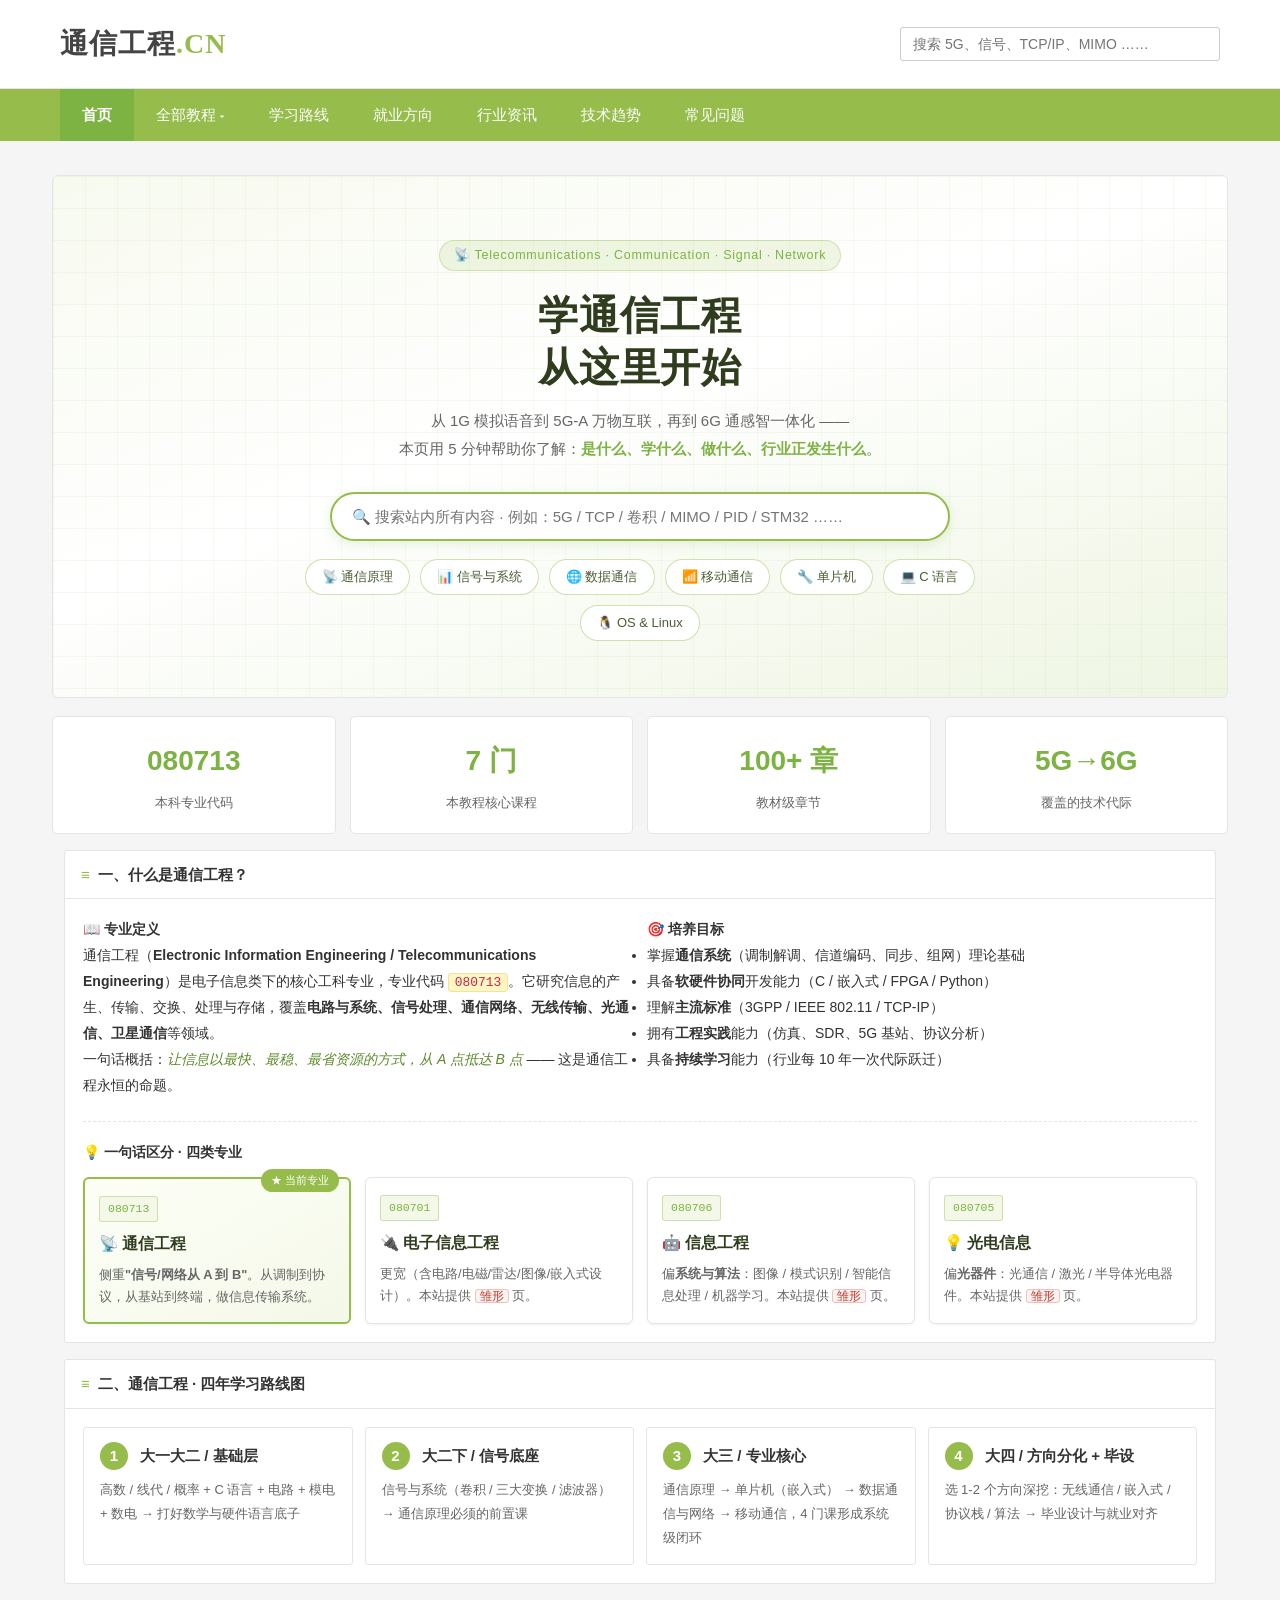
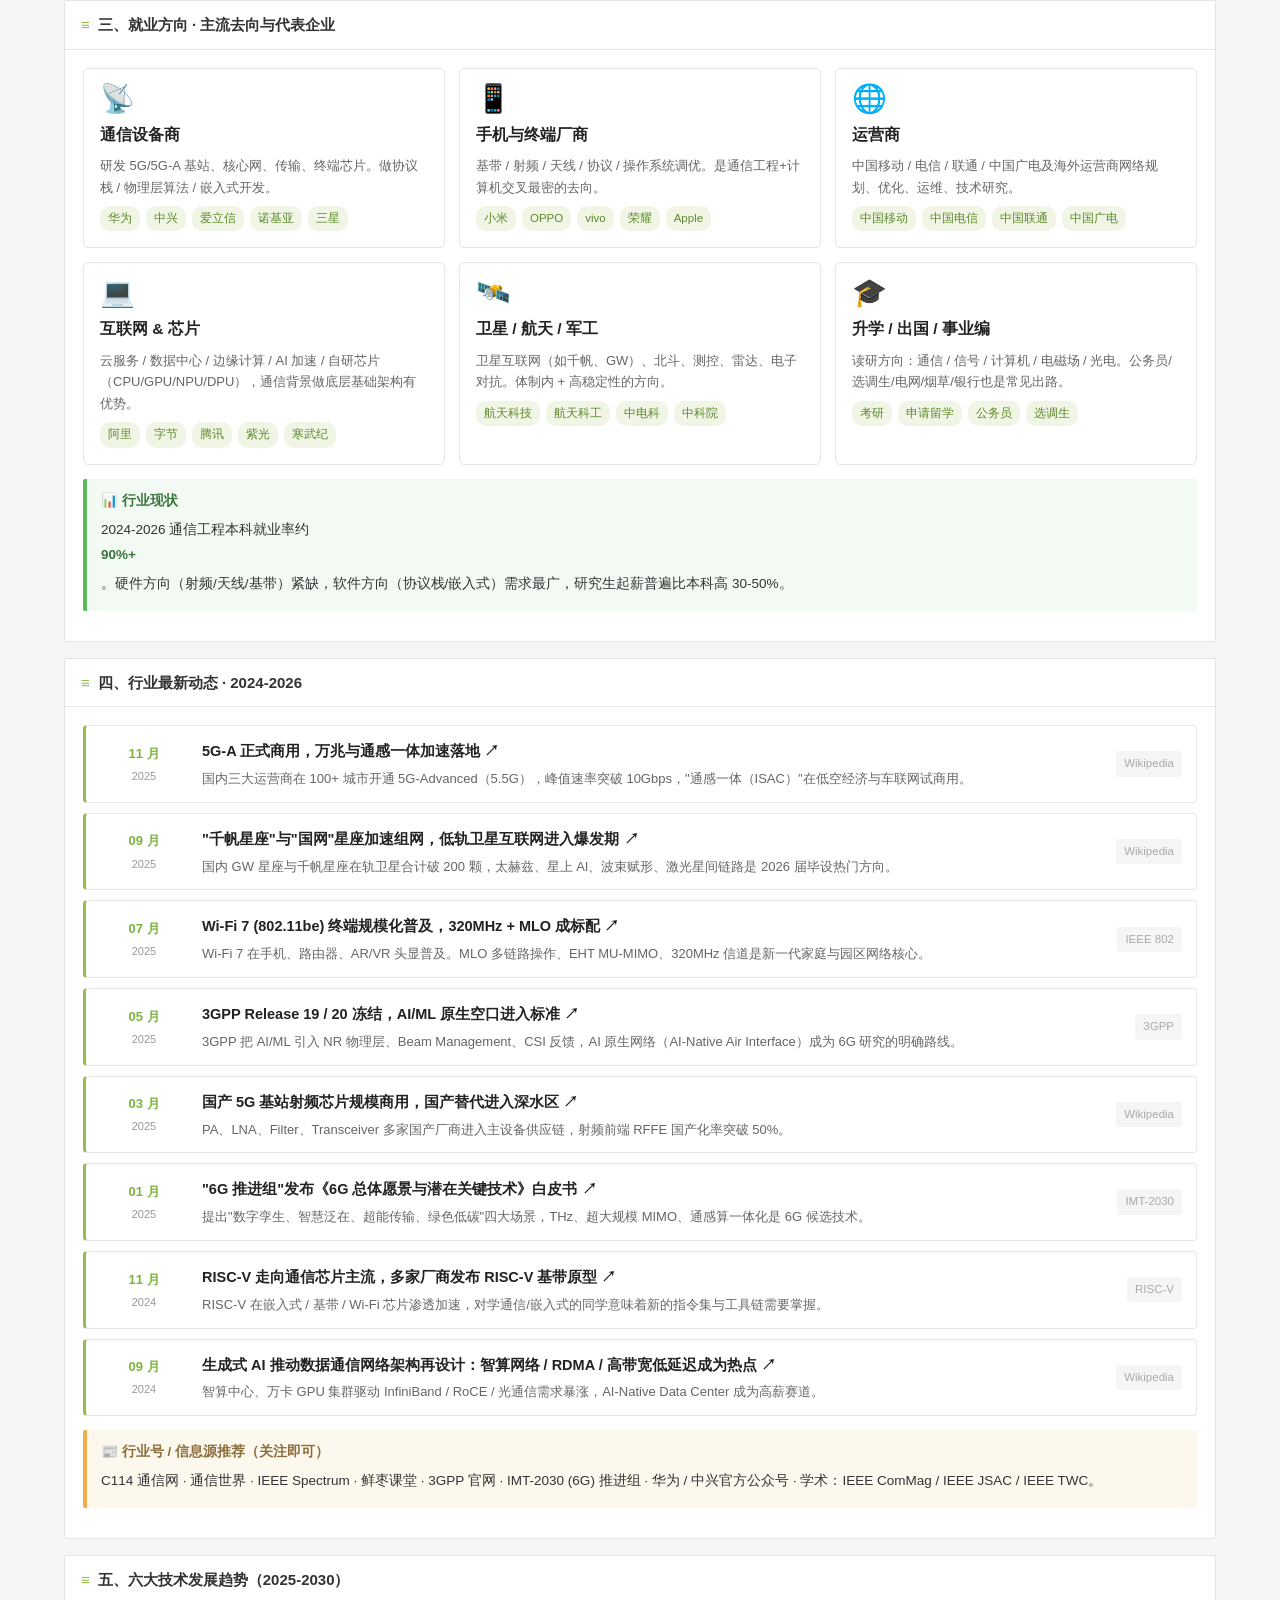
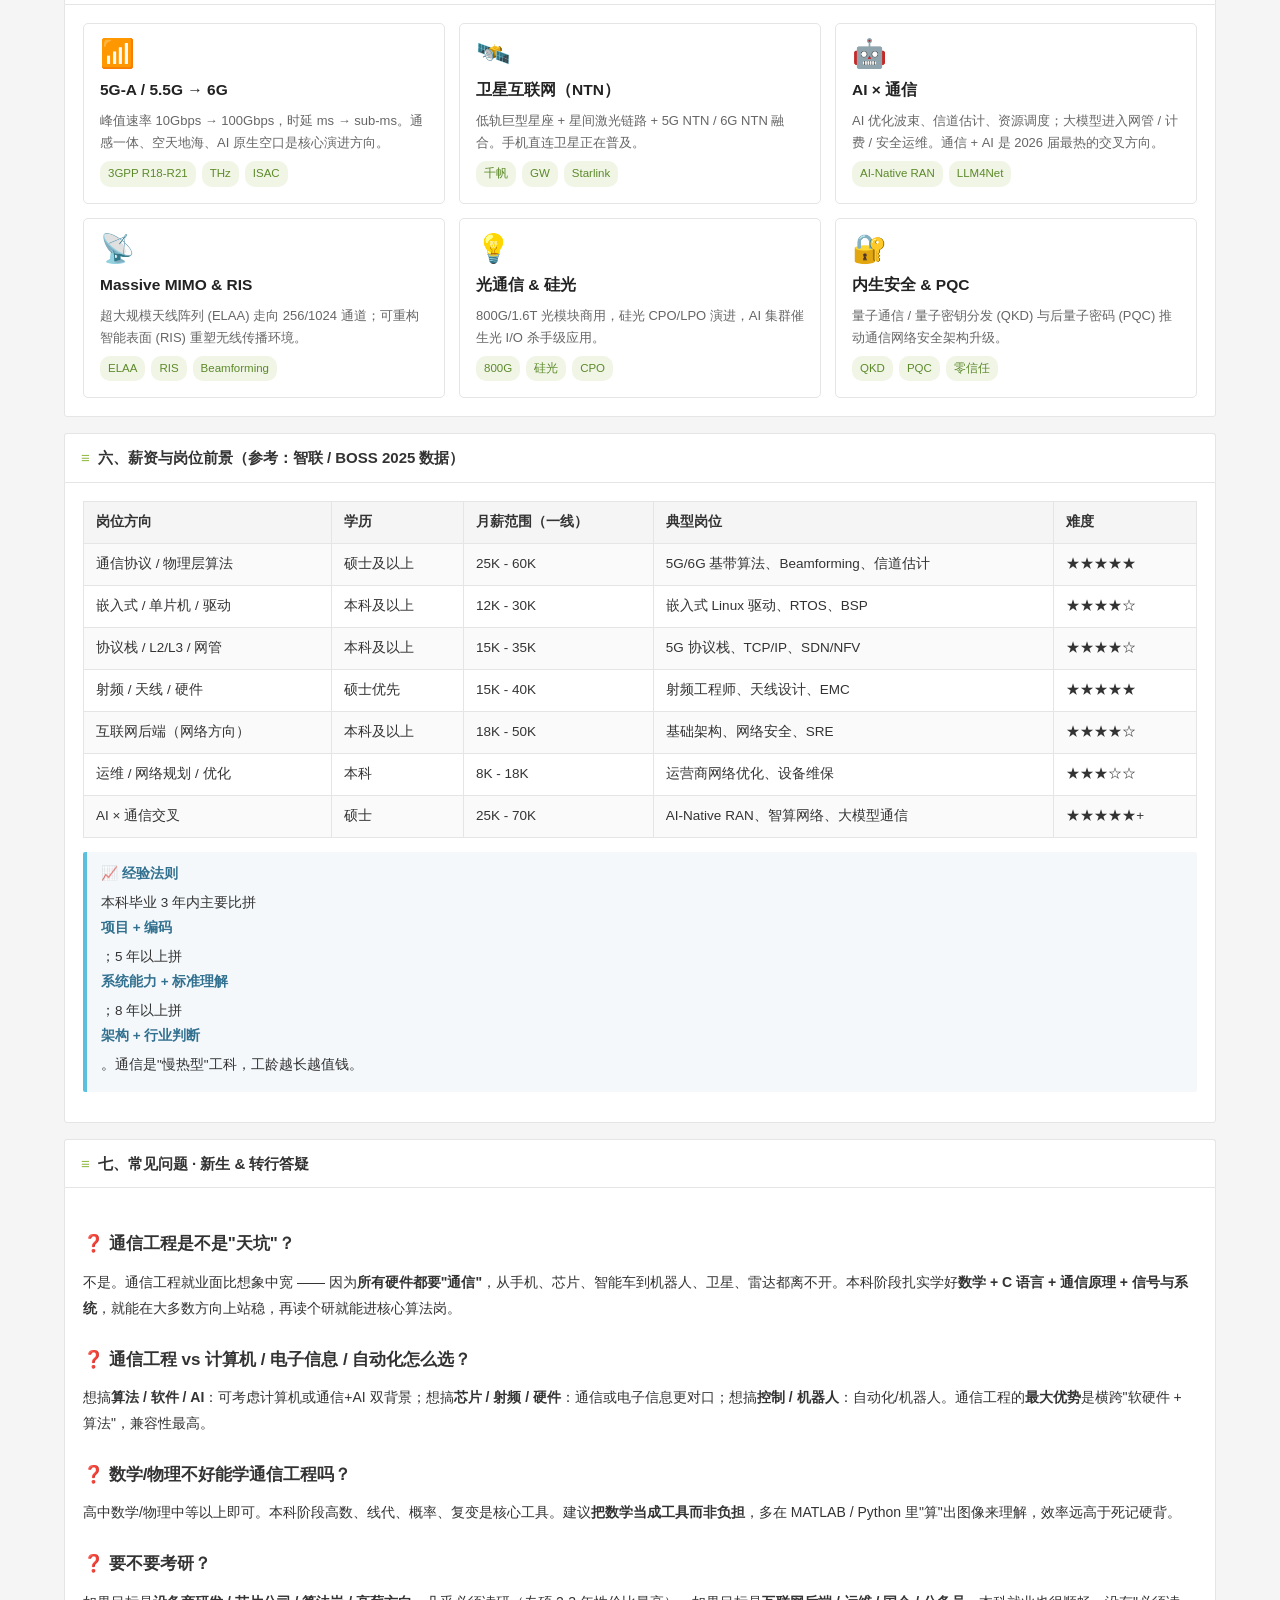
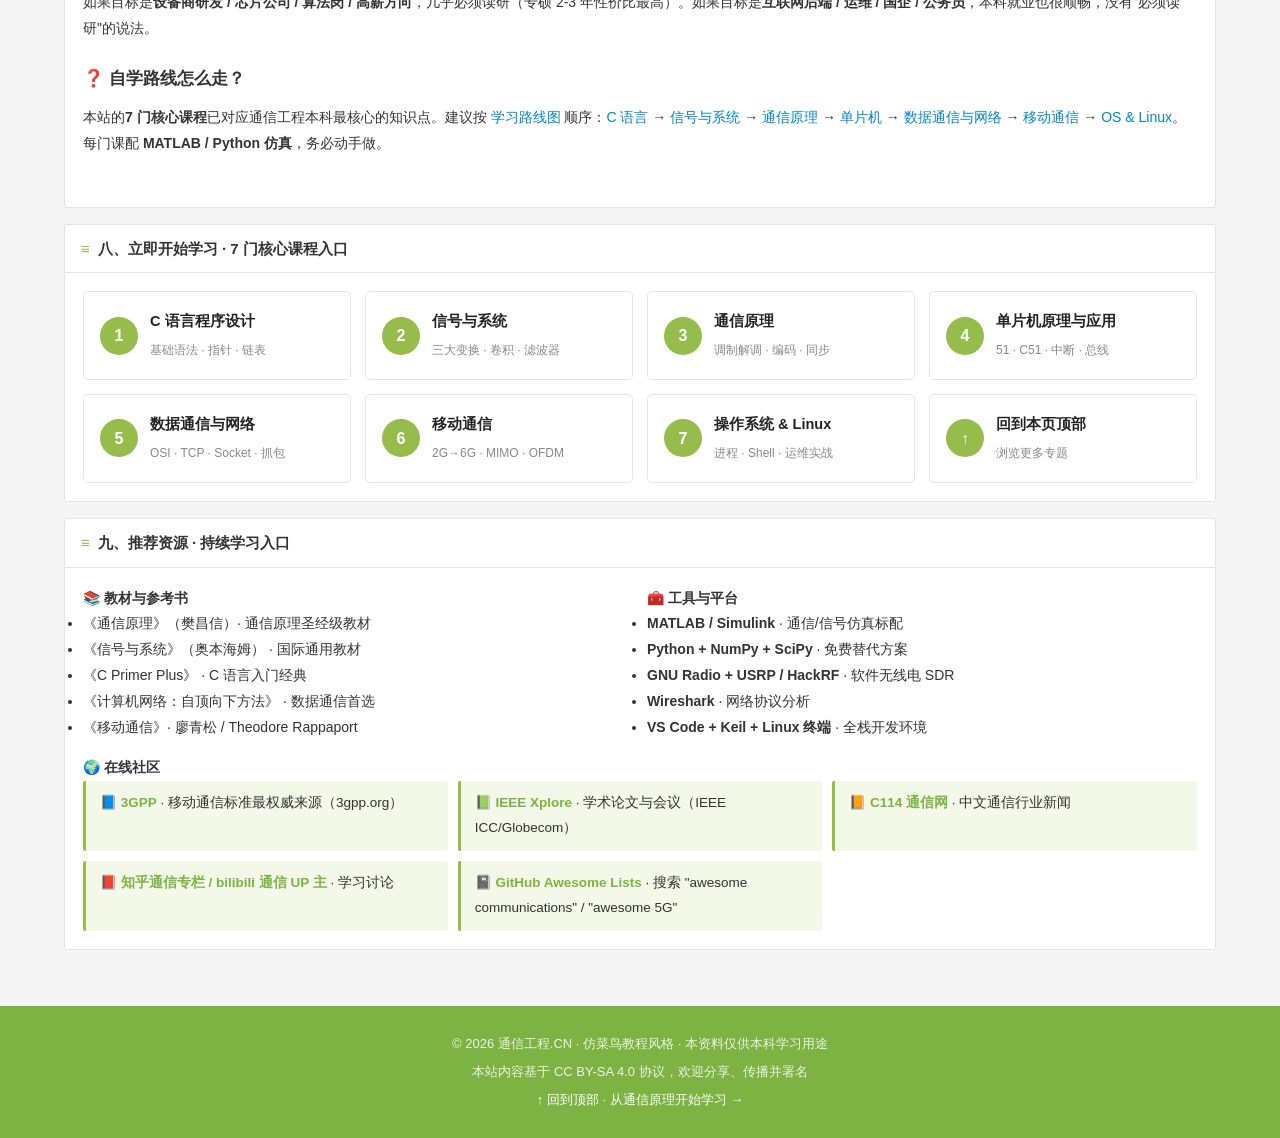
==== commit f1bf082b: "feat: full site v2 - new hero, site-wide search, major stub pages, external news links" ====
--- a/index.html
+++ b/index.html
@@ -4,7 +4,7 @@
 <meta charset="UTF-8">
 <meta name="viewport" content="width=device-width, initial-scale=1.0">
 <title>通信工程专业介绍 - 通信工程.CN</title>
-<meta name="description" content="全面介绍通信工程专业：学科定义、课程体系、就业方向、行业最新动态、技术发展趋势、学习路线与资源">
+<meta name="description" content="全面介绍通信工程专业：学科定义、培养目标、就业方向、行业最新动态、技术发展趋势、学习路线与资源">
 <link rel="stylesheet" href="css/styles.css">
 </head>
 <body>
@@ -13,8 +13,9 @@
 <div class="site-header">
   <div class="site-header-inner">
     <a href="index.html" class="brand"><span class="b1">通信工程</span><span class="b2">.CN</span></a>
-    <div class="search-box">
+    <div class="search-box" data-search-host>
       <input type="search" placeholder="搜索 5G、信号、TCP/IP、MIMO ……" aria-label="搜索">
+      <div class="search-results" id="header-search-results" hidden></div>
     </div>
   </div>
 </div>
@@ -49,15 +50,26 @@
 <!-- ========== 主页内容（全宽，无侧栏） ========== -->
 <main class="home-wrap">
 
-  <!-- ========== Hero 区 ========== -->
-  <section class="home-hero">
-    <div class="hero-logo">📡</div>
-    <div class="hero-text">
-      <h1>通信工程 · 从这里开始</h1>
-      <p>从 1G 的模拟语音，到 5G-A 的万物互联，再到 6G 的通感智一体化 ——</p>
-      <p>通信工程是研究<strong>信息传输、交换、处理与网络设计</strong>的工科主干专业。</p>
-      <p>本页帮助你用 5 分钟了解：学什么、未来做什么、行业正发生什么。</p>
-      <a href="comm-principle.html" class="hero-cta">从通信原理开始学习 →</a>
+  <!-- ========== 重做的 Hero 区：简洁高雅 ========== -->
+  <section class="home-hero-v2">
+    <div class="hh2-bg-grid" aria-hidden="true"></div>
+    <div class="hh2-content">
+      <div class="hh2-tag">📡 Telecommunications · Communication · Signal · Network</div>
+      <h1 class="hh2-title">学通信工程<br>从这里开始</h1>
+      <p class="hh2-sub">从 1G 模拟语音到 5G-A 万物互联，再到 6G 通感智一体化 ——<br>本页用 5 分钟帮助你了解：<strong>是什么、学什么、做什么、行业正发生什么</strong>。</p>
+      <div class="hh2-search" data-search-host>
+        <input type="search" id="hh2-search-input" placeholder="🔍 搜索站内所有内容 · 例如：5G / TCP / 卷积 / MIMO / PID / STM32 ……" aria-label="搜索本站">
+        <div class="search-results hh2-dropdown" id="hh2-search-results" hidden></div>
+      </div>
+      <div class="hh2-quicklinks">
+        <a class="ql" href="comm-principle.html">📡 通信原理</a>
+        <a class="ql" href="signal-system.html">📊 信号与系统</a>
+        <a class="ql" href="data-network.html">🌐 数据通信</a>
+        <a class="ql" href="mobile-comm.html">📶 移动通信</a>
+        <a class="ql" href="mcu.html">🔧 单片机</a>
+        <a class="ql" href="c-programming.html">💻 C 语言</a>
+        <a class="ql" href="os-linux.html">🐧 OS &amp; Linux</a>
+      </div>
     </div>
   </section>
 
@@ -81,7 +93,7 @@
     </div>
   </div>
 
-  <!-- ========== 1. 什么是通信工程 ========== -->
+  <!-- ========== 一、什么是通信工程 ========== -->
   <div class="section-block" id="what-is">
     <div class="section-header"><span class="icon">≡</span> 一、什么是通信工程？</div>
     <div class="section-body">
@@ -104,55 +116,39 @@
         </div>
       </div>
 
-      <div class="alert alert-info" style="margin-top:14px;">
-        <strong>💡 一句话区分</strong>
-        <p><strong>通信工程</strong>侧重"信号/网络从 A 到 B"；<strong>电子信息工程</strong>更宽（含电路/电磁/雷达/图像处理）；<strong>信息工程</strong>更偏系统与算法；<strong>光电信息</strong>偏光器件。本站聚焦通信工程的<strong>系统与网络</strong>主线。</p>
-      </div>
-
-    </div>
-  </div>
-
-  <!-- ========== 2. 专业课程体系 ========== -->
-  <div class="section-block" id="curriculum" style="margin-top:16px;">
-    <div class="section-header"><span class="icon">≡</span> 二、本科课程体系（四年 8 学期）</div>
-    <div class="section-body">
-      <table class="kb-table">
-        <tr>
-          <th style="width:14%">阶段</th>
-          <th style="width:16%">学期</th>
-          <th>主要课程</th>
-          <th style="width:14%">本站对应教程</th>
-        </tr>
-        <tr>
-          <td rowspan="2"><strong>通识 + 基础</strong></td>
-          <td>大一下 - 大二上</td>
-          <td>高等数学、线性代数、概率统计、大学物理、电路分析、模拟电子技术、数字电子技术</td>
-          <td>—</td>
-        </tr>
-        <tr>
-          <td>大二下 - 大三</td>
-          <td>C 语言程序设计、信号与系统、复变函数与积分变换、电磁场与电磁波、微机原理、单片机原理</td>
-          <td><a href="c-programming.html">C 语言</a> · <a href="signal-system.html">信号与系统</a> · <a href="mcu.html">单片机</a></td>
-        </tr>
-        <tr>
-          <td><strong>专业核心</strong></td>
-          <td>大三 - 大四上</td>
-          <td><strong>通信原理</strong>、<strong>数据通信与计算机网络</strong>、<strong>移动通信</strong>、数字信号处理 (DSP)、信息论与编码、光纤通信、卫星通信</td>
-          <td><a href="comm-principle.html">通信原理</a> · <a href="data-network.html">数据通信</a> · <a href="mobile-comm.html">移动通信</a></td>
-        </tr>
-        <tr>
-          <td><strong>实践 + 综合</strong></td>
-          <td>大四</td>
-          <td>操作系统与 Linux、嵌入式系统、MATLAB/Simulink/SystemVue 仿真、SDR 软件无线电、毕业设计</td>
-          <td><a href="os-linux.html">OS &amp; Linux</a></td>
-        </tr>
-      </table>
-    </div>
-  </div>
-
-  <!-- ========== 3. 学习路线（四年 4 步）========== -->
+      <!-- 链接化的"一句话区分"，4 个相关专业名可点击 -->
+      <div class="major-compare">
+        <h4>💡 一句话区分 · 四类专业</h4>
+        <div class="major-grid">
+          <a class="major-card active-major" href="index.html">
+            <div class="mc-code">080713</div>
+            <h5>📡 通信工程</h5>
+            <p>侧重<strong>"信号/网络从 A 到 B"</strong>。从调制到协议，从基站到终端，做信息传输系统。</p>
+          </a>
+          <a class="major-card" href="ee-info.html">
+            <div class="mc-code">080701</div>
+            <h5>🔌 电子信息工程</h5>
+            <p>更宽（含电路/电磁/雷达/图像/嵌入式设计）。本站提供 <em>雏形</em> 页。</p>
+          </a>
+          <a class="major-card" href="info-eng.html">
+            <div class="mc-code">080706</div>
+            <h5>🤖 信息工程</h5>
+            <p>偏<strong>系统与算法</strong>：图像 / 模式识别 / 智能信息处理 / 机器学习。本站提供 <em>雏形</em> 页。</p>
+          </a>
+          <a class="major-card" href="oe-info.html">
+            <div class="mc-code">080705</div>
+            <h5>💡 光电信息</h5>
+            <p>偏<strong>光器件</strong>：光通信 / 激光 / 半导体光电器件。本站提供 <em>雏形</em> 页。</p>
+          </a>
+        </div>
+      </div>
+
+    </div>
+  </div>
+
+  <!-- ========== 二、学习路线（四年 4 步） ========== -->
   <div class="section-block" id="four-year" style="margin-top:16px;">
-    <div class="section-header"><span class="icon">≡</span> 三、通信工程 · 四年学习路线图</div>
+    <div class="section-header"><span class="icon">≡</span> 二、通信工程 · 四年学习路线图</div>
     <div class="section-body">
       <div class="roadmap">
         <div class="roadmap-step">
@@ -175,9 +171,9 @@
     </div>
   </div>
 
-  <!-- ========== 4. 就业方向 ========== -->
+  <!-- ========== 三、就业方向 ========== -->
   <div class="section-block" id="career" style="margin-top:16px;">
-    <div class="section-header"><span class="icon">≡</span> 四、就业方向 · 主流去向与代表企业</div>
+    <div class="section-header"><span class="icon">≡</span> 三、就业方向 · 主流去向与代表企业</div>
     <div class="section-body">
 
       <div class="home-grid-3">
@@ -204,7 +200,7 @@
 
         <div class="field-card">
           <div class="fc-icon">💻</div>
-          <h4>互联网 & 芯片</h4>
+          <h4>互联网 &amp; 芯片</h4>
           <p>云服务 / 数据中心 / 边缘计算 / AI 加速 / 自研芯片（CPU/GPU/NPU/DPU），通信背景做底层基础架构有优势。</p>
           <div class="fc-tags"><span>阿里</span><span>字节</span><span>腾讯</span><span>紫光</span><span>寒武纪</span></div>
         </div>
@@ -232,84 +228,84 @@
     </div>
   </div>
 
-  <!-- ========== 5. 行业最新动态 ========== -->
+  <!-- ========== 四、行业最新动态（每条点击 → 外部原文） ========== -->
   <div class="section-block" id="news" style="margin-top:16px;">
-    <div class="section-header"><span class="icon">≡</span> 五、行业最新动态 · 2024-2026</div>
+    <div class="section-header"><span class="icon">≡</span> 四、行业最新动态 · 2024-2026</div>
     <div class="section-body">
 
       <div class="news-list">
 
-        <div class="news-item">
-          <div class="news-date">11 月<br><span>2025</span></div>
-          <div>
-            <div class="news-title">5G-A 正式商用，万兆与通感一体加速落地</div>
+        <a class="news-item" href="https://en.wikipedia.org/wiki/5G-Advanced" target="_blank" rel="noopener noreferrer">
+          <div class="news-date">11 月<span>2025</span></div>
+          <div>
+            <div class="news-title">5G-A 正式商用，万兆与通感一体加速落地 ↗</div>
             <div class="news-desc">国内三大运营商在 100+ 城市开通 5G-Advanced（5.5G），峰值速率突破 10Gbps，"通感一体（ISAC）"在低空经济与车联网试商用。</div>
           </div>
-          <div class="news-source">新华社</div>
-        </div>
-
-        <div class="news-item">
-          <div class="news-date">09 月<br><span>2025</span></div>
-          <div>
-            <div class="news-title">"千帆星座"与"国网"星座加速组网，低轨卫星互联网进入爆发期</div>
+          <div class="news-source">Wikipedia</div>
+        </a>
+
+        <a class="news-item" href="https://en.wikipedia.org/wiki/Qianfan_satellite_constellation" target="_blank" rel="noopener noreferrer">
+          <div class="news-date">09 月<span>2025</span></div>
+          <div>
+            <div class="news-title">"千帆星座"与"国网"星座加速组网，低轨卫星互联网进入爆发期 ↗</div>
             <div class="news-desc">国内 GW 星座与千帆星座在轨卫星合计破 200 颗，太赫兹、星上 AI、波束赋形、激光星间链路是 2026 届毕设热门方向。</div>
           </div>
-          <div class="news-source">航天科技集团</div>
-        </div>
-
-        <div class="news-item">
-          <div class="news-date">07 月<br><span>2025</span></div>
-          <div>
-            <div class="news-title">Wi-Fi 7 (802.11be) 终端规模化普及，320MHz + MLO 成标配</div>
+          <div class="news-source">Wikipedia</div>
+        </a>
+
+        <a class="news-item" href="https://en.wikipedia.org/wiki/IEEE_802.11be" target="_blank" rel="noopener noreferrer">
+          <div class="news-date">07 月<span>2025</span></div>
+          <div>
+            <div class="news-title">Wi-Fi 7 (802.11be) 终端规模化普及，320MHz + MLO 成标配 ↗</div>
             <div class="news-desc">Wi-Fi 7 在手机、路由器、AR/VR 头显普及。MLO 多链路操作、EHT MU-MIMO、320MHz 信道是新一代家庭与园区网络核心。</div>
           </div>
           <div class="news-source">IEEE 802</div>
-        </div>
-
-        <div class="news-item">
-          <div class="news-date">05 月<br><span>2025</span></div>
-          <div>
-            <div class="news-title">3GPP Release 19 / 20 冻结，AI/ML 原生空口进入标准</div>
+        </a>
+
+        <a class="news-item" href="https://www.3gpp.org/specifications" target="_blank" rel="noopener noreferrer">
+          <div class="news-date">05 月<span>2025</span></div>
+          <div>
+            <div class="news-title">3GPP Release 19 / 20 冻结，AI/ML 原生空口进入标准 ↗</div>
             <div class="news-desc">3GPP 把 AI/ML 引入 NR 物理层、Beam Management、CSI 反馈，AI 原生网络（AI-Native Air Interface）成为 6G 研究的明确路线。</div>
           </div>
           <div class="news-source">3GPP</div>
-        </div>
-
-        <div class="news-item">
-          <div class="news-date">03 月<br><span>2025</span></div>
-          <div>
-            <div class="news-title">国产 5G 基站射频芯片规模商用，国产替代进入深水区</div>
+        </a>
+
+        <a class="news-item" href="https://en.wikipedia.org/wiki/Radio-frequency_front_end" target="_blank" rel="noopener noreferrer">
+          <div class="news-date">03 月<span>2025</span></div>
+          <div>
+            <div class="news-title">国产 5G 基站射频芯片规模商用，国产替代进入深水区 ↗</div>
             <div class="news-desc">PA、LNA、Filter、Transceiver 多家国产厂商进入主设备供应链，射频前端 RFFE 国产化率突破 50%。</div>
           </div>
-          <div class="news-source">半导体行业协会</div>
-        </div>
-
-        <div class="news-item">
-          <div class="news-date">01 月<br><span>2025</span></div>
-          <div>
-            <div class="news-title">"6G 推进组"发布《6G 总体愿景与潜在关键技术》白皮书</div>
+          <div class="news-source">Wikipedia</div>
+        </a>
+
+        <a class="news-item" href="http://www.imt2030.org.cn" target="_blank" rel="noopener noreferrer">
+          <div class="news-date">01 月<span>2025</span></div>
+          <div>
+            <div class="news-title">"6G 推进组"发布《6G 总体愿景与潜在关键技术》白皮书 ↗</div>
             <div class="news-desc">提出"数字孪生、智慧泛在、超能传输、绿色低碳"四大场景，THz、超大规模 MIMO、通感算一体化是 6G 候选技术。</div>
           </div>
-          <div class="news-source">IMT-2030 (6G) 推进组</div>
-        </div>
-
-        <div class="news-item">
-          <div class="news-date">11 月<br><span>2024</span></div>
-          <div>
-            <div class="news-title">RISC-V 走向通信芯片主流，多家厂商发布 RISC-V 基带原型</div>
+          <div class="news-source">IMT-2030</div>
+        </a>
+
+        <a class="news-item" href="https://riscv.org/about/" target="_blank" rel="noopener noreferrer">
+          <div class="news-date">11 月<span>2024</span></div>
+          <div>
+            <div class="news-title">RISC-V 走向通信芯片主流，多家厂商发布 RISC-V 基带原型 ↗</div>
             <div class="news-desc">RISC-V 在嵌入式 / 基带 / Wi-Fi 芯片渗透加速，对学通信/嵌入式的同学意味着新的指令集与工具链需要掌握。</div>
           </div>
-          <div class="news-source">RISC-V 国际基金会</div>
-        </div>
-
-        <div class="news-item">
-          <div class="news-date">09 月<br><span>2024</span></div>
-          <div>
-            <div class="news-title">生成式 AI 推动数据通信网络架构再设计：智算网络 / RDMA / 高带宽低延迟成为热点</div>
+          <div class="news-source">RISC-V</div>
+        </a>
+
+        <a class="news-item" href="https://en.wikipedia.org/wiki/Network_functions_virtualization" target="_blank" rel="noopener noreferrer">
+          <div class="news-date">09 月<span>2024</span></div>
+          <div>
+            <div class="news-title">生成式 AI 推动数据通信网络架构再设计：智算网络 / RDMA / 高带宽低延迟成为热点 ↗</div>
             <div class="news-desc">智算中心、万卡 GPU 集群驱动 InfiniBand / RoCE / 光通信需求暴涨，AI-Native Data Center 成为高薪赛道。</div>
           </div>
-          <div class="news-source">通信世界</div>
-        </div>
+          <div class="news-source">Wikipedia</div>
+        </a>
 
       </div>
 
@@ -321,9 +317,9 @@
     </div>
   </div>
 
-  <!-- ========== 6. 技术发展趋势 ========== -->
+  <!-- ========== 五、技术发展趋势 ========== -->
   <div class="section-block" id="trend" style="margin-top:16px;">
-    <div class="section-header"><span class="icon">≡</span> 六、六大技术发展趋势（2025-2030）</div>
+    <div class="section-header"><span class="icon">≡</span> 五、六大技术发展趋势（2025-2030）</div>
     <div class="section-body">
 
       <div class="home-grid-3">
@@ -373,9 +369,9 @@
     </div>
   </div>
 
-  <!-- ========== 7. 薪资与前景 ========== -->
+  <!-- ========== 六、薪资与前景 ========== -->
   <div class="section-block" id="salary" style="margin-top:16px;">
-    <div class="section-header"><span class="icon">≡</span> 七、薪资与岗位前景（参考：智联 / BOSS 2025 数据）</div>
+    <div class="section-header"><span class="icon">≡</span> 六、薪资与岗位前景（参考：智联 / BOSS 2025 数据）</div>
     <div class="section-body">
       <table class="kb-table">
         <tr>
@@ -442,9 +438,9 @@
     </div>
   </div>
 
-  <!-- ========== 8. 常见问题 ========== -->
+  <!-- ========== 七、常见问题 ========== -->
   <div class="section-block" id="faq" style="margin-top:16px;">
-    <div class="section-header"><span class="icon">≡</span> 八、常见问题 · 新生 &amp; 转行答疑</div>
+    <div class="section-header"><span class="icon">≡</span> 七、常见问题 · 新生 &amp; 转行答疑</div>
     <div class="section-body">
       <div class="section">
         <h3>❓ 通信工程是不是"天坑"？</h3>
@@ -465,9 +461,9 @@
     </div>
   </div>
 
-  <!-- ========== 9. 7 门课程快速入口 ========== -->
+  <!-- ========== 八、7 门课程快速入口 ========== -->
   <div class="section-block" id="start" style="margin-top:16px;">
-    <div class="section-header"><span class="icon">≡</span> 九、立即开始学习 · 7 门核心课程入口</div>
+    <div class="section-header"><span class="icon">≡</span> 八、立即开始学习 · 7 门核心课程入口</div>
     <div class="section-body">
 
       <div class="start-grid">
@@ -508,9 +504,9 @@
     </div>
   </div>
 
-  <!-- ========== 10. 资源 / 友情链接 ========== -->
+  <!-- ========== 九、推荐资源 ========== -->
   <div class="section-block" style="margin-top:16px;">
-    <div class="section-header"><span class="icon">≡</span> 十、推荐资源 · 持续学习入口</div>
+    <div class="section-header"><span class="icon">≡</span> 九、推荐资源 · 持续学习入口</div>
     <div class="section-body">
       <div class="home-grid-2">
         <div>
@@ -556,5 +552,7 @@
 </footer>
 
 <script src="js/main.js"></script>
+<script src="js/search-data.js"></script>
+<script src="js/search.js"></script>
 </body>
 </html>
--- a/css/styles.css
+++ b/css/styles.css
@@ -914,3 +914,373 @@
   color: #666;
   margin-top: 4px;
 }
+
+/* ============================================
+   站内搜索：header 下拉 + 整页 search.html
+   ============================================ */
+.search-box { position: relative; }
+.search-results {
+  display: block;          /* 通过 hidden 属性控制显示 */
+  position: absolute;
+  top: calc(100% + 6px);
+  left: 0;
+  right: 0;
+  background: #fff;
+  border: 1px solid var(--border);
+  border-top: 2px solid var(--green-dark);
+  border-radius: 4px;
+  box-shadow: 0 8px 24px rgba(0,0,0,0.15);
+  z-index: 150;
+  max-height: 480px;
+  overflow-y: auto;
+}
+.search-results[hidden] { display: none; }
+.search-results .sr-item {
+  display: flex;
+  flex-direction: column;
+  gap: 2px;
+  padding: 10px 14px;
+  border-bottom: 1px solid #f3f3f3;
+  text-decoration: none !important;
+  color: #333 !important;
+  transition: background 0.1s;
+}
+.search-results .sr-item:hover { background: #f7faf0; }
+.search-results .sr-item:last-child { border-bottom: none; }
+.search-results .sr-title {
+  font-size: 14px;
+  font-weight: 600;
+  color: #222 !important;
+}
+.search-results .sr-snip {
+  font-size: 12.5px;
+  color: #666 !important;
+  line-height: 1.5;
+  overflow: hidden;
+  text-overflow: ellipsis;
+  display: -webkit-box;
+  -webkit-line-clamp: 1;
+  -webkit-box-orient: vertical;
+}
+.search-results .sr-page {
+  font-size: 11px;
+  color: #aaa !important;
+  font-family: monospace;
+}
+.search-results .sr-more {
+  display: block;
+  padding: 10px 14px;
+  background: #fbfdf8;
+  color: var(--green-dark) !important;
+  text-align: center;
+  font-size: 13px;
+  font-weight: 600;
+  border-top: 1px solid #f3f3f3;
+  text-decoration: none !important;
+}
+.search-results .sr-more:hover { background: #f3f7e7; }
+.search-results .sr-empty {
+  padding: 18px 14px;
+  text-align: center;
+  font-size: 13px;
+  color: #888;
+}
+.search-results mark {
+  background: #fff3a0;
+  color: inherit;
+  padding: 0 1px;
+  border-radius: 2px;
+}
+
+/* search.html 整页搜索结果 */
+.search-full-wrap {
+  max-width: 900px;
+  margin: 20px auto;
+  padding: 0 16px;
+}
+.search-bar-full input {
+  width: 100%;
+  padding: 14px 18px;
+  font-size: 16px;
+  border: 2px solid var(--border);
+  border-radius: 6px;
+  outline: none;
+  font-family: inherit;
+  transition: border-color 0.15s;
+}
+.search-bar-full input:focus { border-color: var(--green); }
+
+.search-tip {
+  background: #fff;
+  border: 1px solid var(--border);
+  border-radius: 6px;
+  padding: 22px 24px;
+  margin-top: 18px;
+  color: #555;
+  line-height: 1.7;
+}
+.search-tip h3 { margin: 0 0 10px 0; color: #333; font-size: 18px; }
+
+.search-count {
+  background: #f5f5f5;
+  padding: 8px 14px;
+  border-radius: 4px;
+  margin: 14px 0 8px;
+  font-size: 13.5px;
+  color: #555;
+  border-left: 3px solid var(--green);
+}
+.search-count strong { color: var(--green-dark); }
+.search-count em { font-style: normal; color: #222; font-weight: 600; }
+
+.search-group {
+  background: #fff;
+  border: 1px solid var(--border);
+  border-radius: 6px;
+  margin-bottom: 14px;
+  overflow: hidden;
+}
+.search-group-title {
+  background: #f8faf3;
+  padding: 10px 14px;
+  border-bottom: 1px solid var(--border);
+  font-size: 14.5px;
+  color: #333;
+}
+.search-group-title strong { color: var(--green-dark); }
+.search-group-title .sg-url {
+  font-family: monospace;
+  font-size: 12px;
+  color: #aaa;
+  margin-left: 8px;
+}
+
+.search-result {
+  display: block;
+  padding: 12px 16px;
+  border-bottom: 1px solid #f3f3f3;
+  text-decoration: none !important;
+  color: #333 !important;
+  transition: background 0.1s;
+}
+.search-result:last-child { border-bottom: none; }
+.search-result:hover { background: #fbfdf8; }
+.search-result .sr-h {
+  font-size: 14.5px;
+  font-weight: 600;
+  color: var(--link) !important;
+  margin-bottom: 4px;
+}
+.search-result .sr-h mark {
+  background: #fff3a0;
+  color: inherit;
+  padding: 0 2px;
+}
+.search-result .sr-c {
+  font-size: 13px;
+  color: #666;
+  line-height: 1.6;
+  margin-bottom: 4px;
+  overflow: hidden;
+  display: -webkit-box;
+  -webkit-line-clamp: 2;
+  -webkit-box-orient: vertical;
+}
+.search-result .sr-c mark { background: #fff3a0; color: inherit; padding: 0 1px; }
+.search-result .sr-p {
+  font-family: monospace;
+  font-size: 11.5px;
+  color: #999;
+}
+
+/* ============================================
+   主页 Hero v2（改版：简洁高雅，居中大搜索）
+   ============================================ */
+.home-hero-v2 {
+  position: relative;
+  overflow: hidden;
+  background: linear-gradient(160deg, #f7faef 0%, #ffffff 45%, #eef5e2 100%);
+  border: 1px solid var(--border);
+  border-radius: 6px;
+  margin: 18px 0;
+  padding: 64px 24px 56px;
+  text-align: center;
+}
+/* 背景网格纹理 */
+.hh2-bg-grid {
+  position: absolute;
+  inset: 0;
+  background-image:
+    linear-gradient(rgba(150, 188, 75, 0.08) 1px, transparent 1px),
+    linear-gradient(90deg, rgba(150, 188, 75, 0.08) 1px, transparent 1px);
+  background-size: 32px 32px;
+  pointer-events: none;
+}
+.hh2-content {
+  position: relative;
+  max-width: 760px;
+  margin: 0 auto;
+}
+.hh2-tag {
+  display: inline-block;
+  font-size: 12.5px;
+  letter-spacing: 0.06em;
+  color: var(--green-dark);
+  background: rgba(150, 188, 75, 0.14);
+  border: 1px solid rgba(150, 188, 75, 0.35);
+  border-radius: 999px;
+  padding: 3px 14px;
+  margin-bottom: 18px;
+}
+.hh2-title {
+  font-size: 40px;
+  font-weight: 700;
+  line-height: 1.3;
+  color: #2f3d1e;
+  letter-spacing: 0.02em;
+  margin-bottom: 14px;
+}
+.hh2-sub {
+  font-size: 15px;
+  color: var(--text-light);
+  line-height: 1.9;
+  margin-bottom: 28px;
+}
+.hh2-sub strong { color: var(--green-dark); }
+
+/* Hero 大搜索框 */
+.hh2-search {
+  position: relative;
+  max-width: 620px;
+  margin: 0 auto 18px;
+}
+.hh2-search input[type="search"] {
+  width: 100%;
+  padding: 14px 20px;
+  font-size: 15px;
+  border: 2px solid var(--green);
+  border-radius: 999px;
+  outline: none;
+  background: #fff;
+  box-shadow: 0 3px 12px rgba(124, 179, 66, 0.18);
+  transition: box-shadow 0.2s, border-color 0.2s;
+}
+.hh2-search input[type="search"]:focus {
+  border-color: var(--green-dark);
+  box-shadow: 0 4px 18px rgba(124, 179, 66, 0.32);
+}
+.hh2-dropdown {
+  top: calc(100% + 8px);
+  border-radius: 8px;
+}
+
+/* Hero 快捷入口 */
+.hh2-quicklinks {
+  display: flex;
+  flex-wrap: wrap;
+  justify-content: center;
+  gap: 10px;
+}
+.hh2-quicklinks .ql {
+  display: inline-block;
+  font-size: 13px;
+  color: #4a5d33;
+  background: #fff;
+  border: 1px solid rgba(150, 188, 75, 0.45);
+  border-radius: 999px;
+  padding: 5px 16px;
+  text-decoration: none;
+  transition: all 0.15s;
+}
+.hh2-quicklinks .ql:hover {
+  background: var(--green);
+  border-color: var(--green);
+  color: #fff;
+  text-decoration: none;
+  transform: translateY(-1px);
+}
+@media (max-width: 700px) {
+  .home-hero-v2 { padding: 40px 16px 36px; }
+  .hh2-title { font-size: 28px; }
+}
+
+/* ============================================
+   一句话区分 · 专业对比卡片（可点击）
+   ============================================ */
+.major-compare {
+  margin-top: 22px;
+  padding-top: 18px;
+  border-top: 1px dashed var(--border);
+}
+.major-compare h4 { margin-bottom: 12px; }
+.major-grid {
+  display: grid;
+  grid-template-columns: repeat(4, 1fr);
+  gap: 14px;
+}
+@media (max-width: 900px) { .major-grid { grid-template-columns: repeat(2, 1fr); } }
+@media (max-width: 520px) { .major-grid { grid-template-columns: 1fr; } }
+.major-card {
+  display: block;
+  position: relative;
+  background: #fff;
+  border: 1px solid var(--border);
+  border-radius: 6px;
+  padding: 16px 14px 14px;
+  color: var(--text);
+  text-decoration: none;
+  transition: all 0.18s;
+  box-shadow: var(--shadow);
+}
+.major-card:hover {
+  border-color: var(--green);
+  box-shadow: 0 4px 14px rgba(150, 188, 75, 0.25);
+  transform: translateY(-2px);
+  text-decoration: none;
+  color: var(--text);
+}
+.major-card .mc-code {
+  display: inline-block;
+  font-family: Consolas, monospace;
+  font-size: 11.5px;
+  color: var(--green-dark);
+  background: var(--green-bg);
+  border: 1px solid rgba(150, 188, 75, 0.4);
+  border-radius: 3px;
+  padding: 1px 8px;
+  margin-bottom: 8px;
+}
+.major-card h5 {
+  font-size: 15.5px;
+  margin-bottom: 6px;
+  color: #2f3d1e;
+}
+.major-card p {
+  font-size: 12.8px;
+  color: var(--text-light);
+  line-height: 1.7;
+}
+.major-card p em {
+  font-style: normal;
+  color: #c0392b;
+  font-size: 11.5px;
+  border: 1px solid #f0c1bb;
+  border-radius: 3px;
+  padding: 0 4px;
+  background: #fdf3f2;
+}
+.major-card.active-major {
+  border: 2px solid var(--green);
+  background: linear-gradient(150deg, #fdfff7, #f4f8e8);
+}
+.major-card.active-major::after {
+  content: "★ 当前专业";
+  position: absolute;
+  top: -10px;
+  right: 10px;
+  font-size: 11px;
+  color: #fff;
+  background: var(--green);
+  border-radius: 999px;
+  padding: 1px 10px;
+}
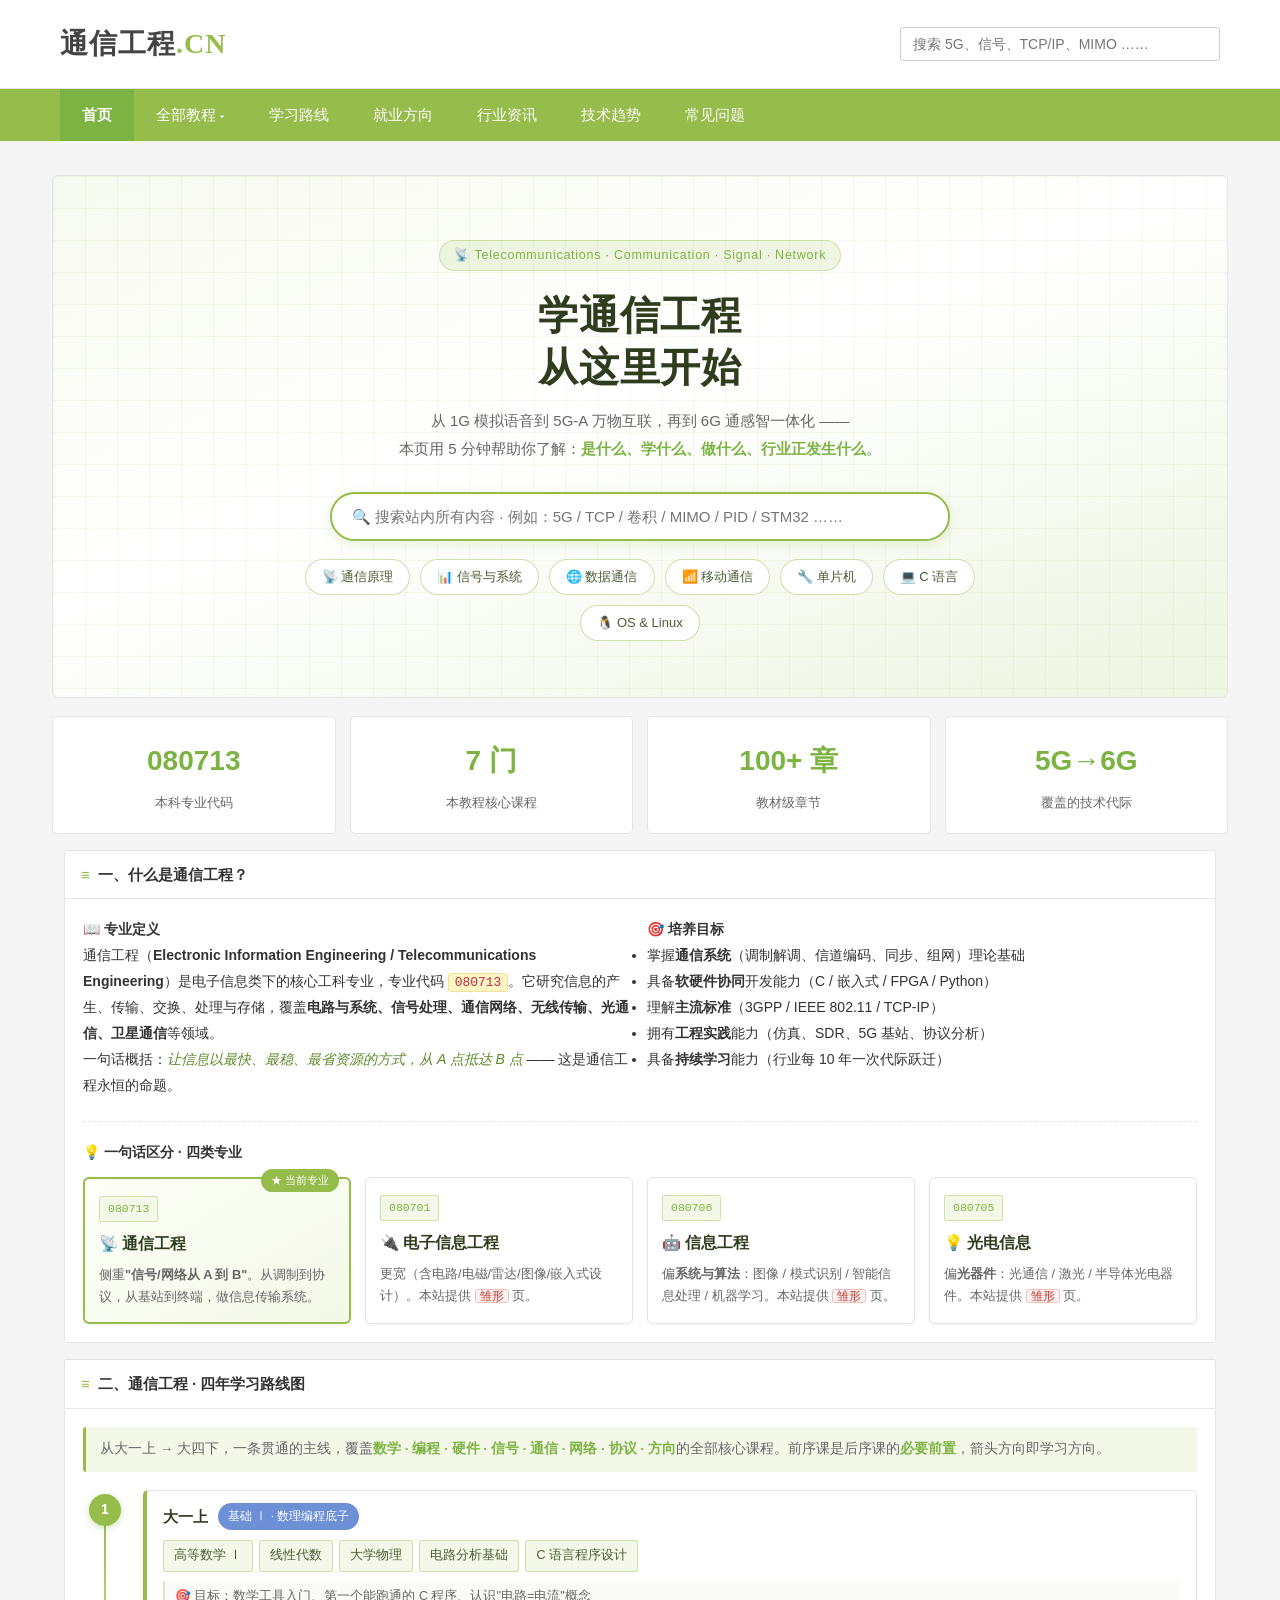
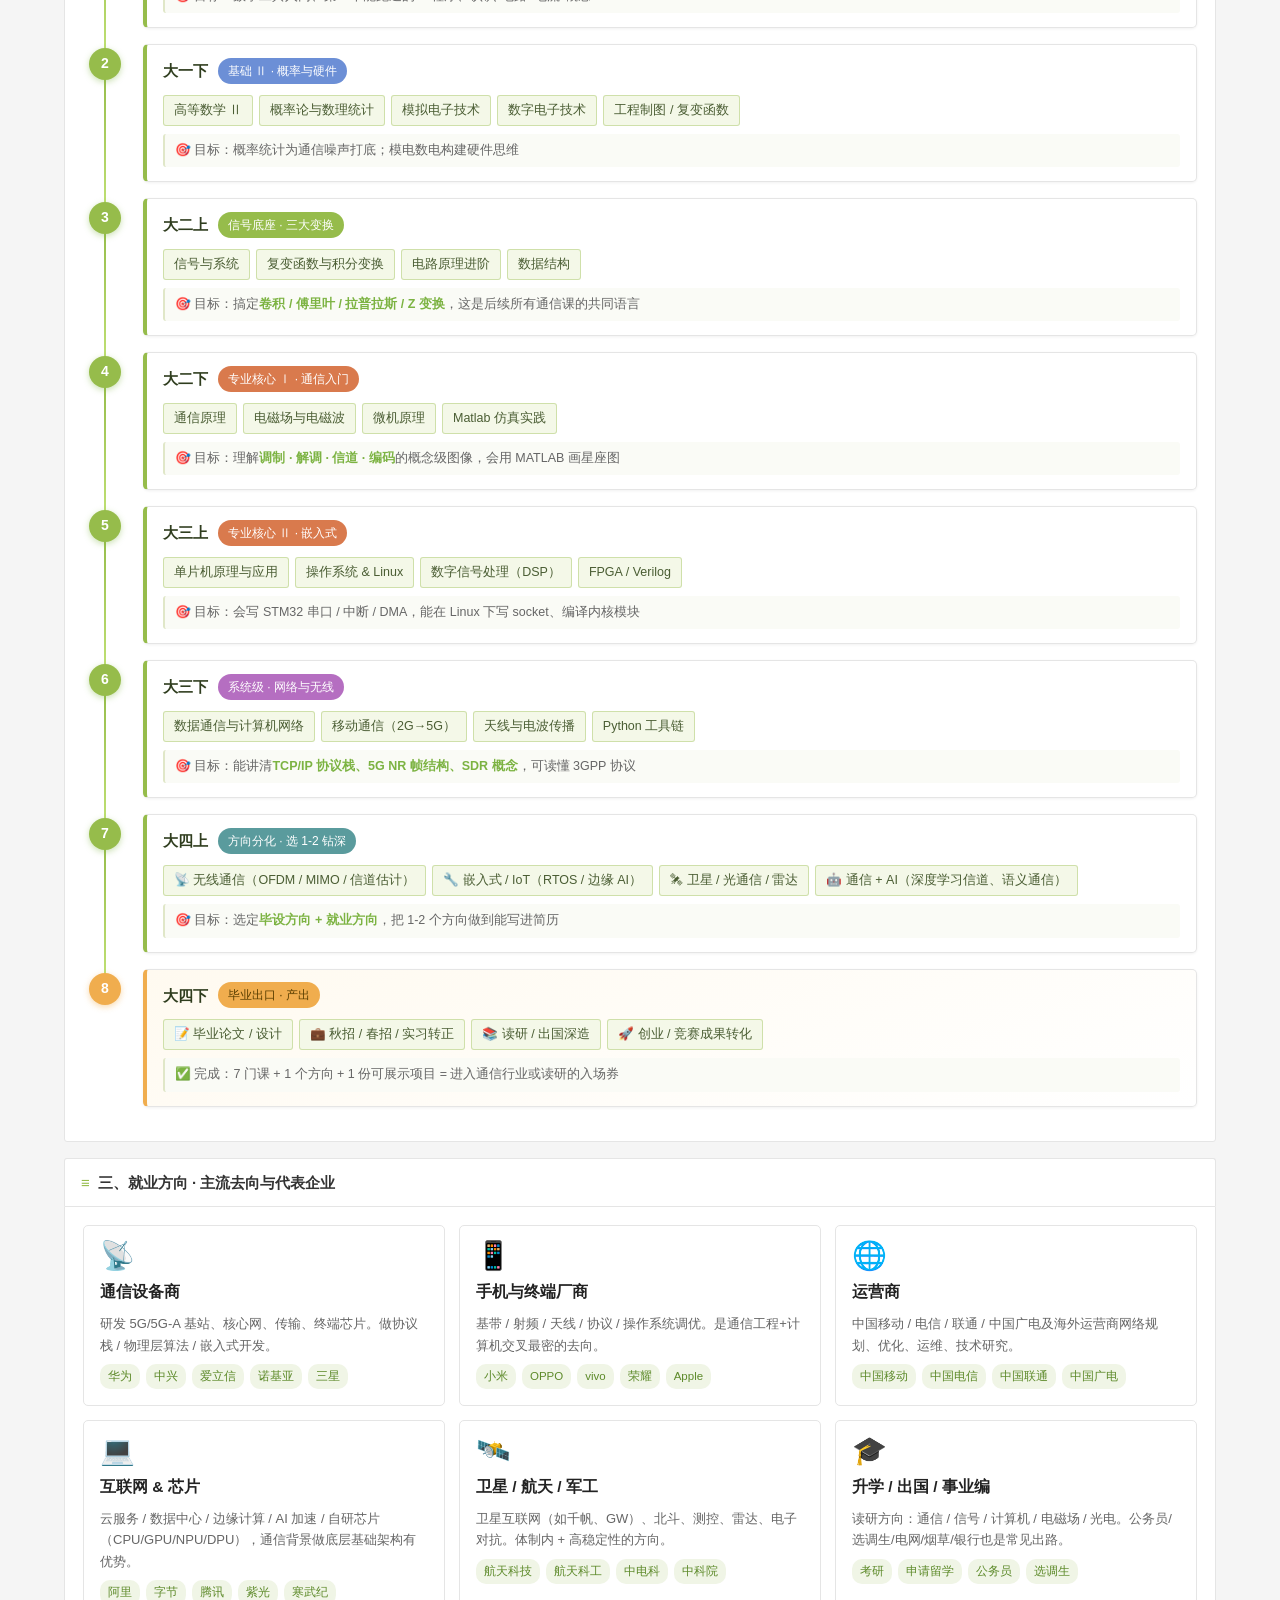
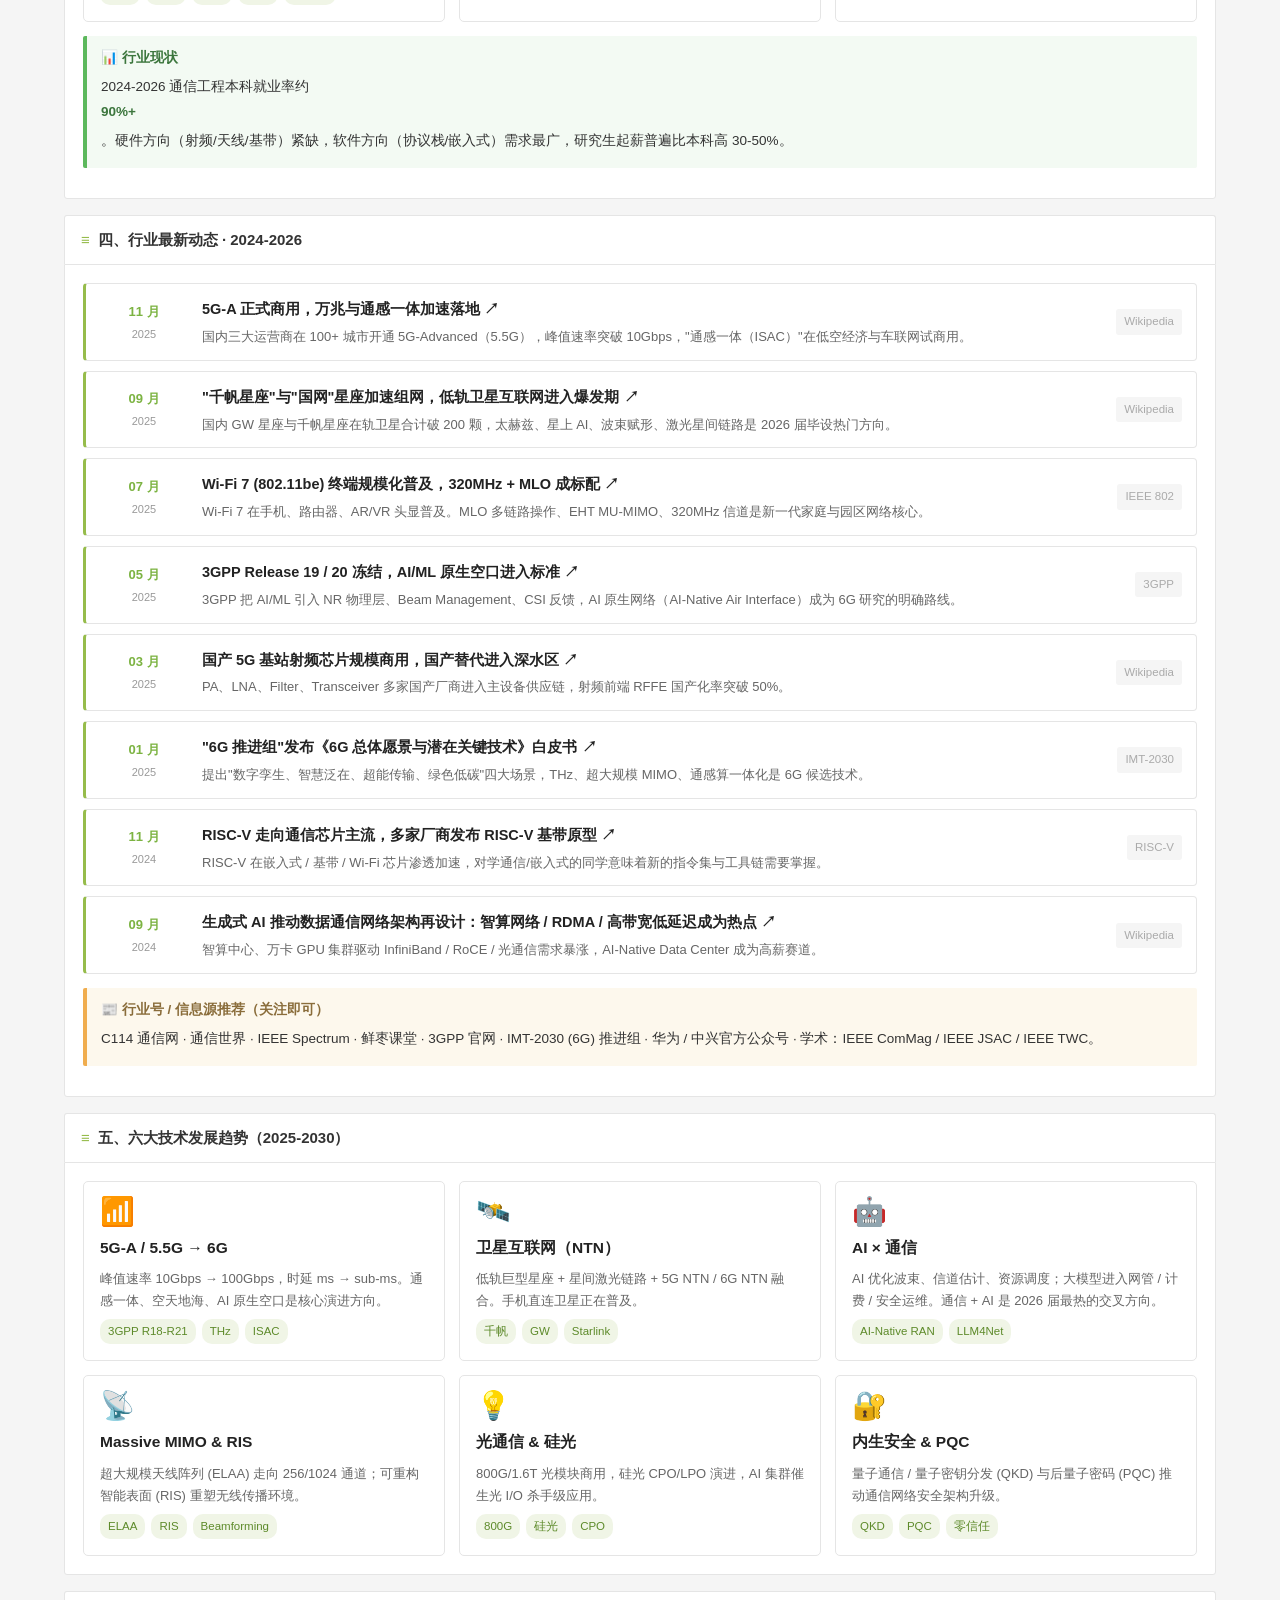
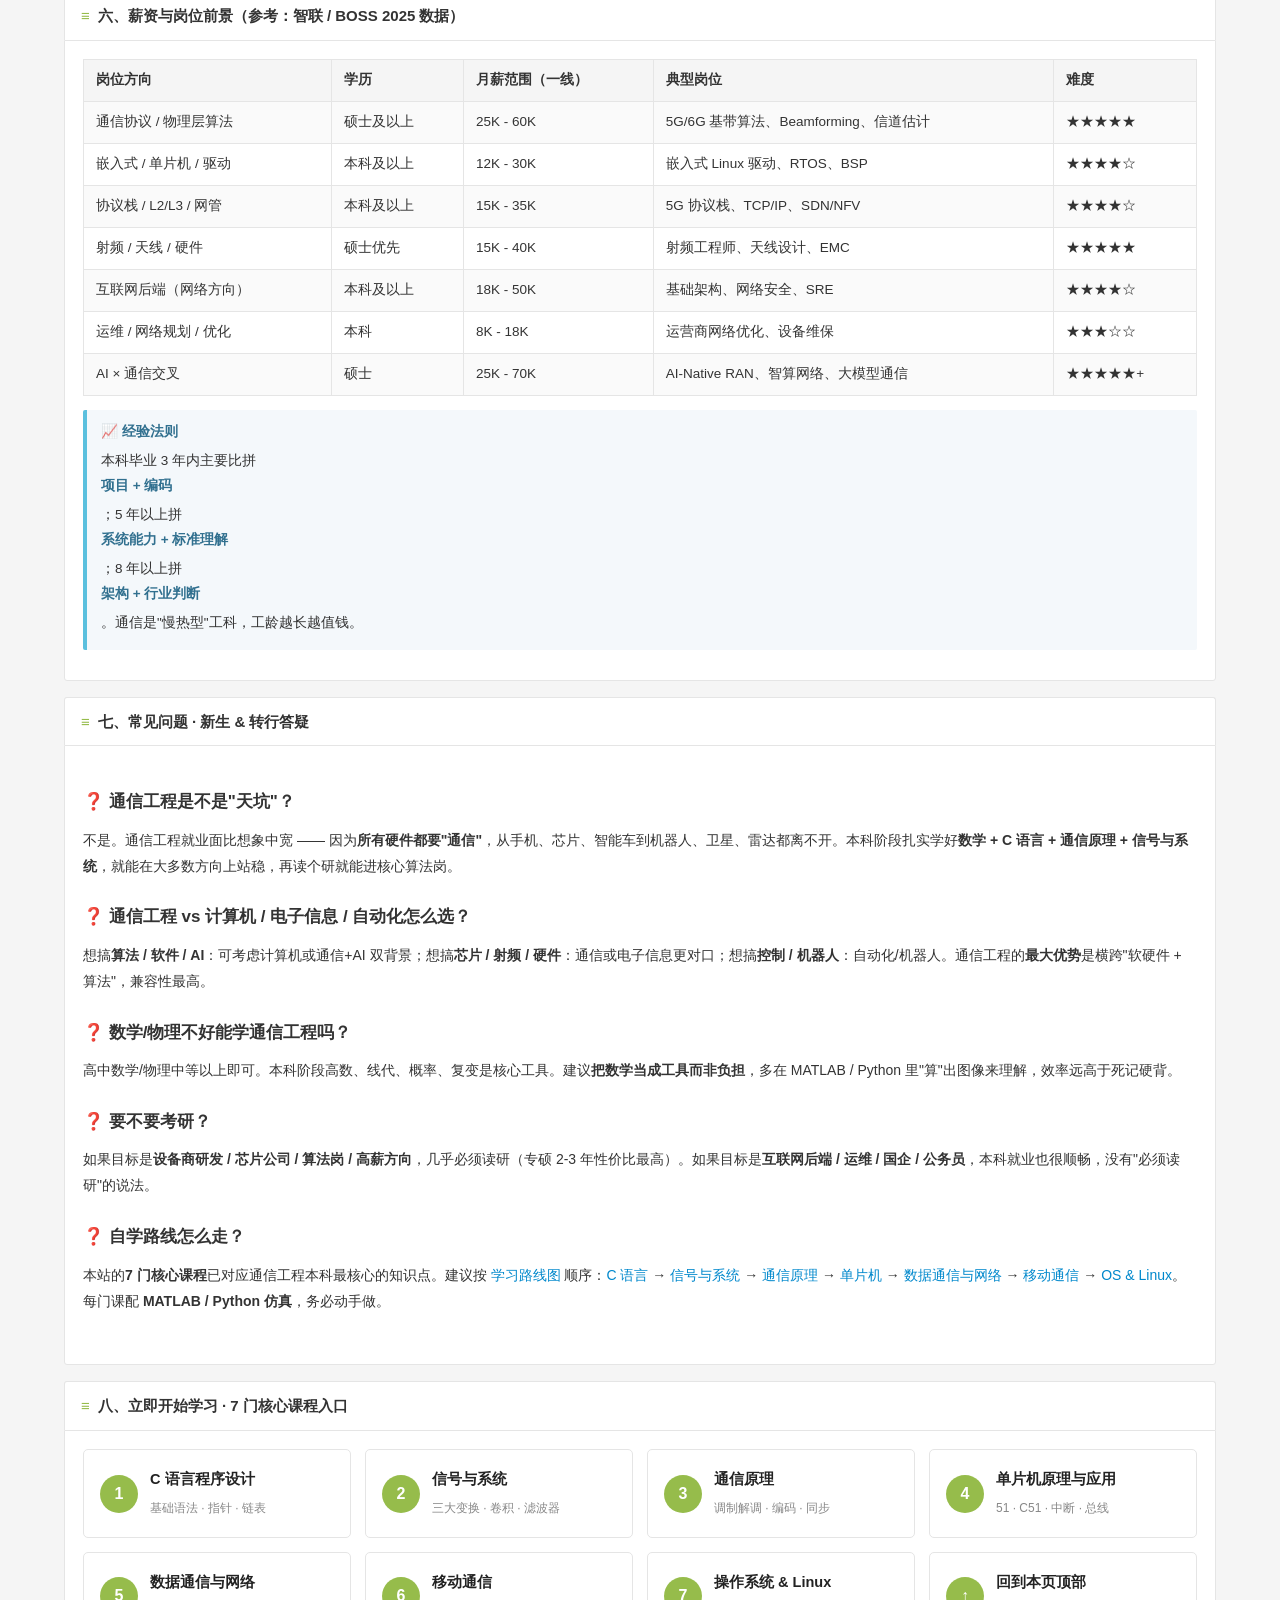
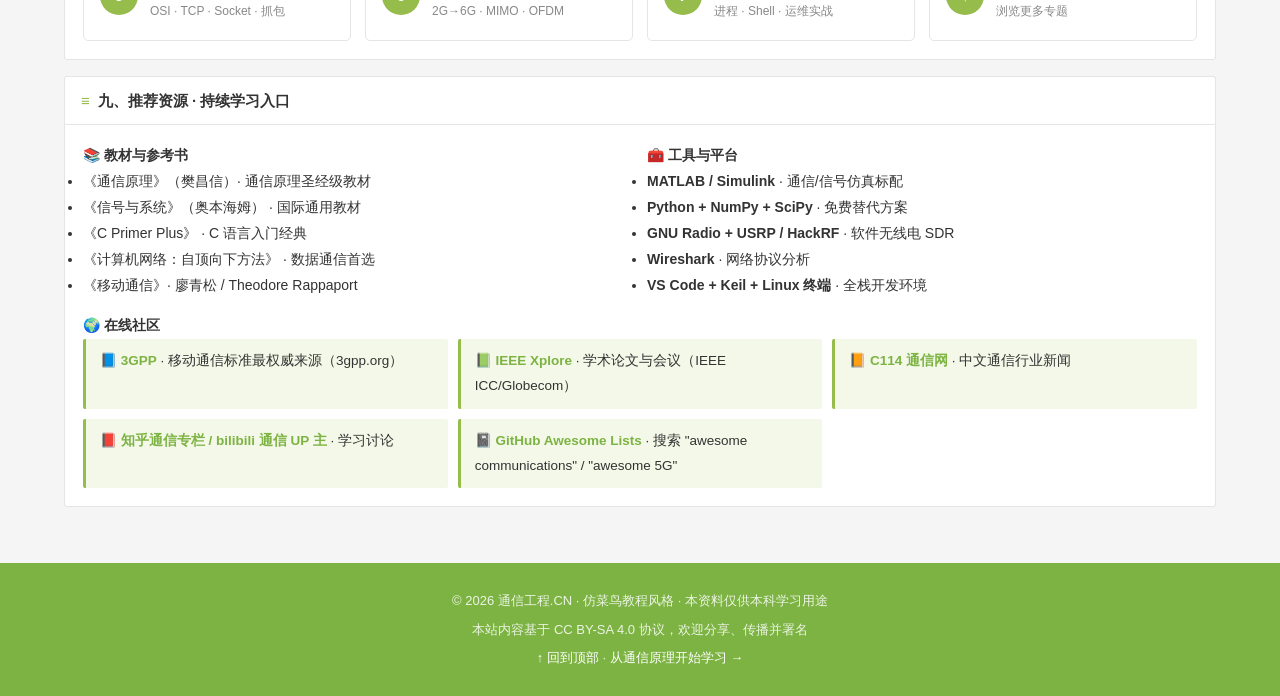
==== commit 1009edff: "style(roadmap): replace 4-card grid with single vertical 8-step learning roadmap" ====
--- a/index.html
+++ b/index.html
@@ -146,27 +146,128 @@
     </div>
   </div>
 
-  <!-- ========== 二、学习路线（四年 4 步） ========== -->
+  <!-- ========== 二、学习路线（完整 8 学期纵向路线图） ========== -->
   <div class="section-block" id="four-year" style="margin-top:16px;">
     <div class="section-header"><span class="icon">≡</span> 二、通信工程 · 四年学习路线图</div>
     <div class="section-body">
-      <div class="roadmap">
-        <div class="roadmap-step">
-          <h4><span class="num">1</span> 大一大二 / 基础层</h4>
-          <p>高数 / 线代 / 概率 + C 语言 + 电路 + 模电 + 数电 → 打好数学与硬件语言底子</p>
-        </div>
-        <div class="roadmap-step">
-          <h4><span class="num">2</span> 大二下 / 信号底座</h4>
-          <p>信号与系统（卷积 / 三大变换 / 滤波器）→ 通信原理必须的前置课</p>
-        </div>
-        <div class="roadmap-step">
-          <h4><span class="num">3</span> 大三 / 专业核心</h4>
-          <p>通信原理 → 单片机（嵌入式） → 数据通信与网络 → 移动通信，4 门课形成系统级闭环</p>
-        </div>
-        <div class="roadmap-step">
-          <h4><span class="num">4</span> 大四 / 方向分化 + 毕设</h4>
-          <p>选 1-2 个方向深挖：无线通信 / 嵌入式 / 协议栈 / 算法 → 毕业设计与就业对齐</p>
-        </div>
+      <p class="roadmap-intro">从大一上 → 大四下，一条贯通的主线，覆盖<strong>数学 · 编程 · 硬件 · 信号 · 通信 · 网络 · 协议 · 方向</strong>的全部核心课程。前序课是后序课的<strong>必要前置</strong>，箭头方向即学习方向。</p>
+
+      <div class="roadmap-v">
+
+        <div class="rv-step">
+          <div class="rv-marker"><span class="rv-num">1</span></div>
+          <div class="rv-card">
+            <div class="rv-head"><span class="rv-sem">大一上</span><span class="rv-tag rvt-base">基础 Ⅰ · 数理编程底子</span></div>
+            <div class="rv-tags">
+              <span class="rvt">高等数学 Ⅰ</span>
+              <span class="rvt">线性代数</span>
+              <span class="rvt">大学物理</span>
+              <span class="rvt">电路分析基础</span>
+              <span class="rvt">C 语言程序设计</span>
+            </div>
+            <div class="rv-note">🎯 目标：数学工具入门、第一个能跑通的 C 程序、认识"电路=电流"概念</div>
+          </div>
+        </div>
+
+        <div class="rv-step">
+          <div class="rv-marker"><span class="rv-num">2</span></div>
+          <div class="rv-card">
+            <div class="rv-head"><span class="rv-sem">大一下</span><span class="rv-tag rvt-base">基础 Ⅱ · 概率与硬件</span></div>
+            <div class="rv-tags">
+              <span class="rvt">高等数学 Ⅱ</span>
+              <span class="rvt">概率论与数理统计</span>
+              <span class="rvt">模拟电子技术</span>
+              <span class="rvt">数字电子技术</span>
+              <span class="rvt">工程制图 / 复变函数</span>
+            </div>
+            <div class="rv-note">🎯 目标：概率统计为通信噪声打底；模电数电构建硬件思维</div>
+          </div>
+        </div>
+
+        <div class="rv-step">
+          <div class="rv-marker"><span class="rv-num">3</span></div>
+          <div class="rv-card">
+            <div class="rv-head"><span class="rv-sem">大二上</span><span class="rv-tag rvt-signal">信号底座 · 三大变换</span></div>
+            <div class="rv-tags">
+              <a class="rvt rvt-link" href="signal-system.html">信号与系统</a>
+              <span class="rvt">复变函数与积分变换</span>
+              <span class="rvt">电路原理进阶</span>
+              <span class="rvt">数据结构</span>
+            </div>
+            <div class="rv-note">🎯 目标：搞定<strong>卷积 / 傅里叶 / 拉普拉斯 / Z 变换</strong>，这是后续所有通信课的共同语言</div>
+          </div>
+        </div>
+
+        <div class="rv-step">
+          <div class="rv-marker"><span class="rv-num">4</span></div>
+          <div class="rv-card">
+            <div class="rv-head"><span class="rv-sem">大二下</span><span class="rv-tag rvt-core">专业核心 Ⅰ · 通信入门</span></div>
+            <div class="rv-tags">
+              <a class="rvt rvt-link" href="comm-principle.html">通信原理</a>
+              <span class="rvt">电磁场与电磁波</span>
+              <span class="rvt">微机原理</span>
+              <span class="rvt">Matlab 仿真实践</span>
+            </div>
+            <div class="rv-note">🎯 目标：理解<strong>调制 · 解调 · 信道 · 编码</strong>的概念级图像，会用 MATLAB 画星座图</div>
+          </div>
+        </div>
+
+        <div class="rv-step">
+          <div class="rv-marker"><span class="rv-num">5</span></div>
+          <div class="rv-card">
+            <div class="rv-head"><span class="rv-sem">大三上</span><span class="rv-tag rvt-core">专业核心 Ⅱ · 嵌入式</span></div>
+            <div class="rv-tags">
+              <a class="rvt rvt-link" href="mcu.html">单片机原理与应用</a>
+              <a class="rvt rvt-link" href="os-linux.html">操作系统 &amp; Linux</a>
+              <span class="rvt">数字信号处理（DSP）</span>
+              <span class="rvt">FPGA / Verilog</span>
+            </div>
+            <div class="rv-note">🎯 目标：会写 STM32 串口 / 中断 / DMA，能在 Linux 下写 socket、编译内核模块</div>
+          </div>
+        </div>
+
+        <div class="rv-step">
+          <div class="rv-marker"><span class="rv-num">6</span></div>
+          <div class="rv-card">
+            <div class="rv-head"><span class="rv-sem">大三下</span><span class="rv-tag rvt-net">系统级 · 网络与无线</span></div>
+            <div class="rv-tags">
+              <a class="rvt rvt-link" href="data-network.html">数据通信与计算机网络</a>
+              <a class="rvt rvt-link" href="mobile-comm.html">移动通信（2G→5G）</a>
+              <span class="rvt">天线与电波传播</span>
+              <span class="rvt">Python 工具链</span>
+            </div>
+            <div class="rv-note">🎯 目标：能讲清<strong>TCP/IP 协议栈、5G NR 帧结构、SDR 概念</strong>，可读懂 3GPP 协议</div>
+          </div>
+        </div>
+
+        <div class="rv-step">
+          <div class="rv-marker"><span class="rv-num">7</span></div>
+          <div class="rv-card">
+            <div class="rv-head"><span class="rv-sem">大四上</span><span class="rv-tag rvt-dir">方向分化 · 选 1-2 钻深</span></div>
+            <div class="rv-tags">
+              <span class="rvt">📡 无线通信（OFDM / MIMO / 信道估计）</span>
+              <span class="rvt">🔧 嵌入式 / IoT（RTOS / 边缘 AI）</span>
+              <span class="rvt">🛰 卫星 / 光通信 / 雷达</span>
+              <span class="rvt">🤖 通信 + AI（深度学习信道、语义通信）</span>
+            </div>
+            <div class="rv-note">🎯 目标：选定<strong>毕设方向 + 就业方向</strong>，把 1-2 个方向做到能写进简历</div>
+          </div>
+        </div>
+
+        <div class="rv-step">
+          <div class="rv-marker rv-marker-end"><span class="rv-num">8</span></div>
+          <div class="rv-card rv-card-end">
+            <div class="rv-head"><span class="rv-sem">大四下</span><span class="rv-tag rvt-end">毕业出口 · 产出</span></div>
+            <div class="rv-tags">
+              <span class="rvt">📝 毕业论文 / 设计</span>
+              <span class="rvt">💼 秋招 / 春招 / 实习转正</span>
+              <span class="rvt">📚 读研 / 出国深造</span>
+              <span class="rvt">🚀 创业 / 竞赛成果转化</span>
+            </div>
+            <div class="rv-note">✅ 完成：7 门课 + 1 个方向 + 1 份可展示项目 = 进入通信行业或读研的入场券</div>
+          </div>
+        </div>
+
       </div>
     </div>
   </div>
--- a/css/styles.css
+++ b/css/styles.css
@@ -1284,3 +1284,151 @@
   border-radius: 999px;
   padding: 1px 10px;
 }
+
+/* ============================================
+   完整学习路线图（纵向 8 步）
+   ============================================ */
+.roadmap-intro {
+  font-size: 13.5px;
+  color: var(--text-light);
+  line-height: 1.85;
+  margin-bottom: 18px;
+  padding: 10px 14px;
+  background: var(--green-bg);
+  border-left: 3px solid var(--green);
+  border-radius: 3px;
+}
+.roadmap-intro strong { color: var(--green-dark); }
+
+.roadmap-v {
+  position: relative;
+  padding-left: 0;
+}
+.rv-step {
+  position: relative;
+  display: grid;
+  grid-template-columns: 44px 1fr;
+  gap: 16px;
+  padding-bottom: 16px;
+}
+/* 中轴线（除最后一步外） */
+.rv-step:not(:last-child) .rv-marker::after {
+  content: "";
+  position: absolute;
+  top: 28px;
+  left: 50%;
+  transform: translateX(-50%);
+  width: 2px;
+  height: calc(100% + 16px);
+  background: linear-gradient(to bottom, var(--green) 0%, var(--green-light) 100%);
+}
+.rv-marker {
+  position: relative;
+  width: 44px;
+  display: flex;
+  justify-content: center;
+  padding-top: 4px;
+}
+.rv-num {
+  position: relative;
+  z-index: 1;
+  width: 32px;
+  height: 32px;
+  border-radius: 50%;
+  background: var(--green);
+  color: #fff;
+  display: flex;
+  align-items: center;
+  justify-content: center;
+  font-size: 14px;
+  font-weight: 700;
+  box-shadow: 0 2px 6px rgba(124, 179, 66, 0.4);
+}
+.rv-marker-end .rv-num {
+  background: #f0ad4e;
+  box-shadow: 0 2px 6px rgba(240, 173, 78, 0.45);
+}
+.rv-card {
+  background: #fff;
+  border: 1px solid var(--border);
+  border-left: 4px solid var(--green);
+  border-radius: 5px;
+  padding: 12px 16px 14px;
+  box-shadow: var(--shadow);
+  transition: box-shadow 0.2s, transform 0.2s;
+}
+.rv-card:hover {
+  box-shadow: 0 4px 14px rgba(150, 188, 75, 0.22);
+  transform: translateX(2px);
+}
+.rv-card-end {
+  border-left-color: #f0ad4e;
+  background: linear-gradient(160deg, #fffaf0, #fff);
+}
+.rv-head {
+  display: flex;
+  align-items: center;
+  gap: 10px;
+  flex-wrap: wrap;
+  margin-bottom: 10px;
+}
+.rv-sem {
+  font-size: 15px;
+  font-weight: 700;
+  color: #2f3d1e;
+}
+.rv-tag {
+  display: inline-block;
+  font-size: 12px;
+  color: #fff;
+  background: var(--green-dark);
+  padding: 2px 10px;
+  border-radius: 999px;
+  font-weight: 500;
+}
+.rvt-base { background: #6c8fd6; }
+.rvt-signal { background: var(--green); }
+.rvt-core { background: #d97a4d; }
+.rvt-net { background: #b56ec1; }
+.rvt-dir { background: #5a9b9d; }
+.rvt-end { background: #f0ad4e; color: #5a3f00; }
+
+.rv-tags {
+  display: flex;
+  flex-wrap: wrap;
+  gap: 6px;
+  margin-bottom: 8px;
+}
+.rvt {
+  display: inline-block;
+  font-size: 12.5px;
+  color: #4a5d33;
+  background: var(--green-bg);
+  border: 1px solid rgba(150, 188, 75, 0.4);
+  padding: 3px 10px;
+  border-radius: 3px;
+  text-decoration: none;
+}
+.rvt-link { color: #4a5d33; transition: all 0.15s; }
+.rvt-link:hover {
+  background: var(--green);
+  border-color: var(--green);
+  color: #fff;
+  text-decoration: none;
+}
+.rv-note {
+  font-size: 12.5px;
+  color: var(--text-light);
+  background: #fafbf6;
+  padding: 6px 10px;
+  border-radius: 3px;
+  border-left: 2px solid #e0e7c8;
+  line-height: 1.7;
+}
+.rv-note strong { color: var(--green-dark); }
+
+@media (max-width: 600px) {
+  .rv-step { grid-template-columns: 36px 1fr; gap: 10px; }
+  .rv-num { width: 28px; height: 28px; font-size: 12.5px; }
+  .rv-card { padding: 10px 12px 12px; }
+}
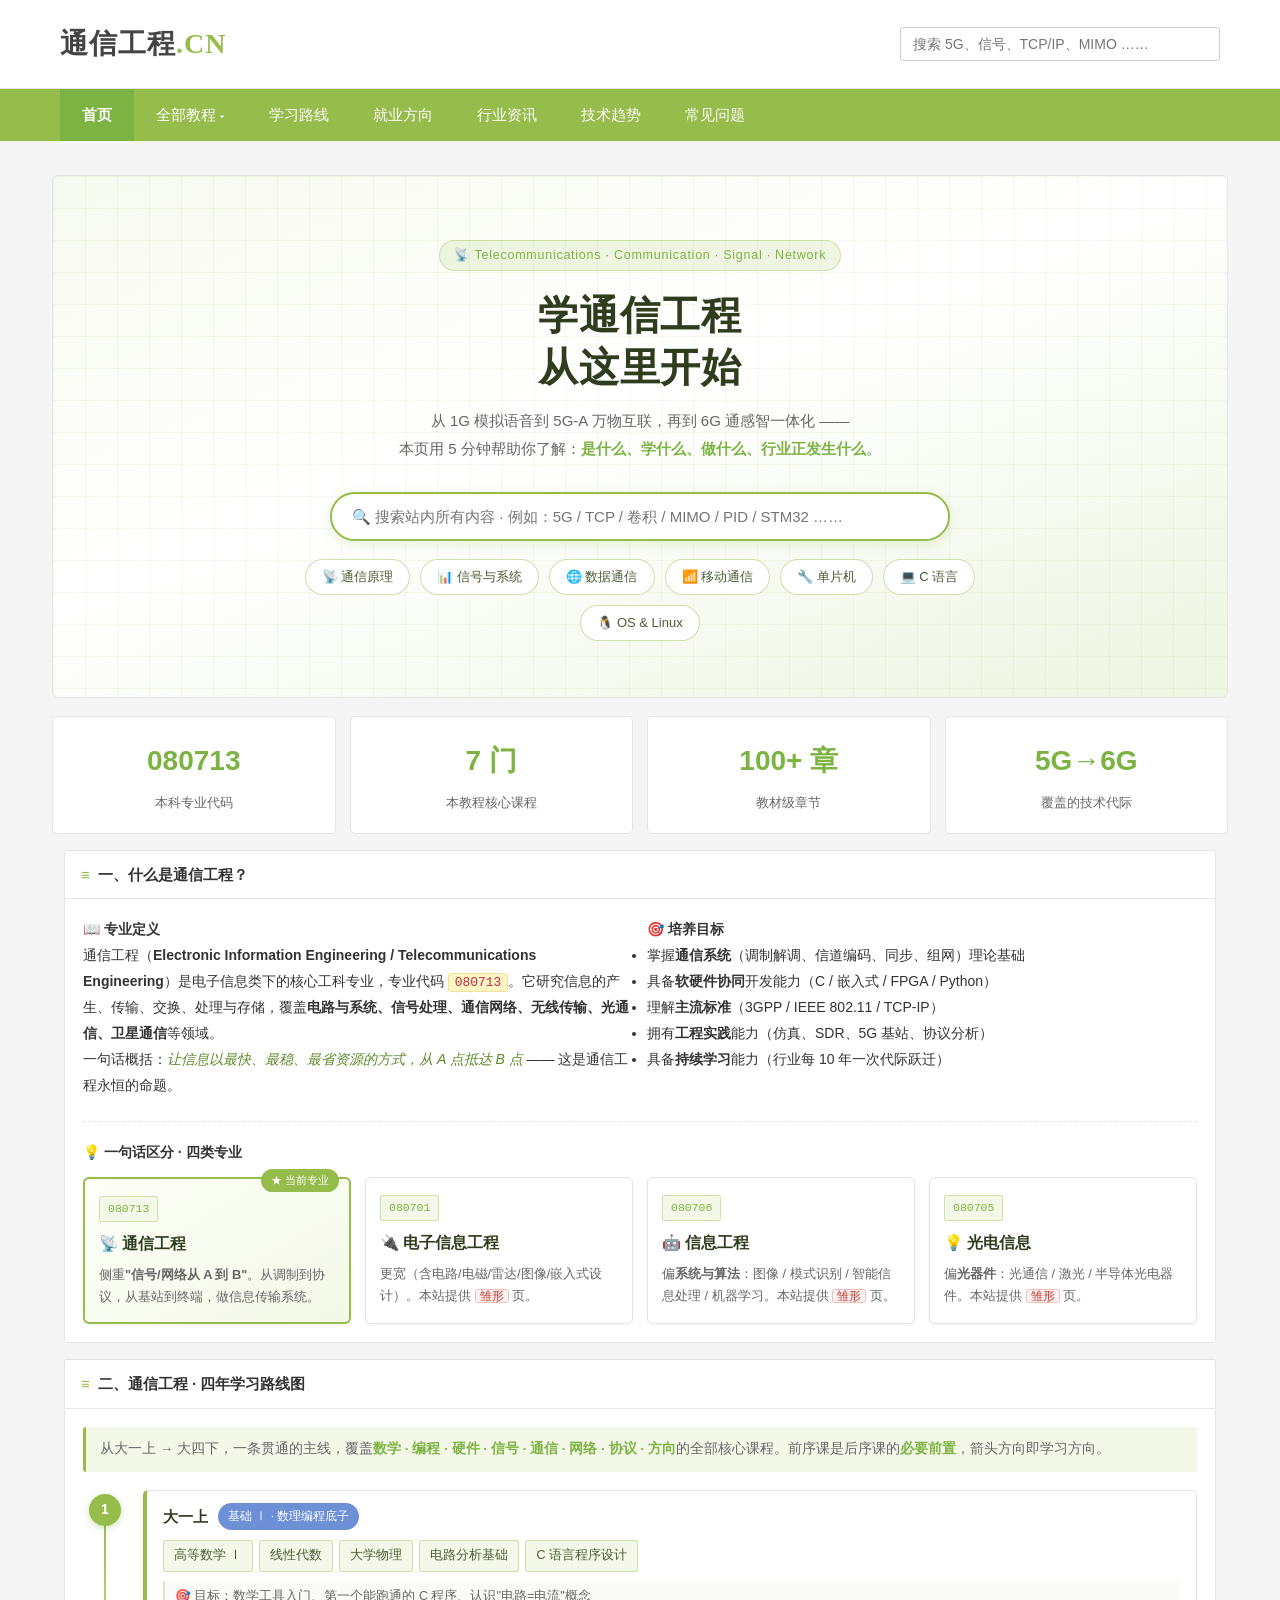
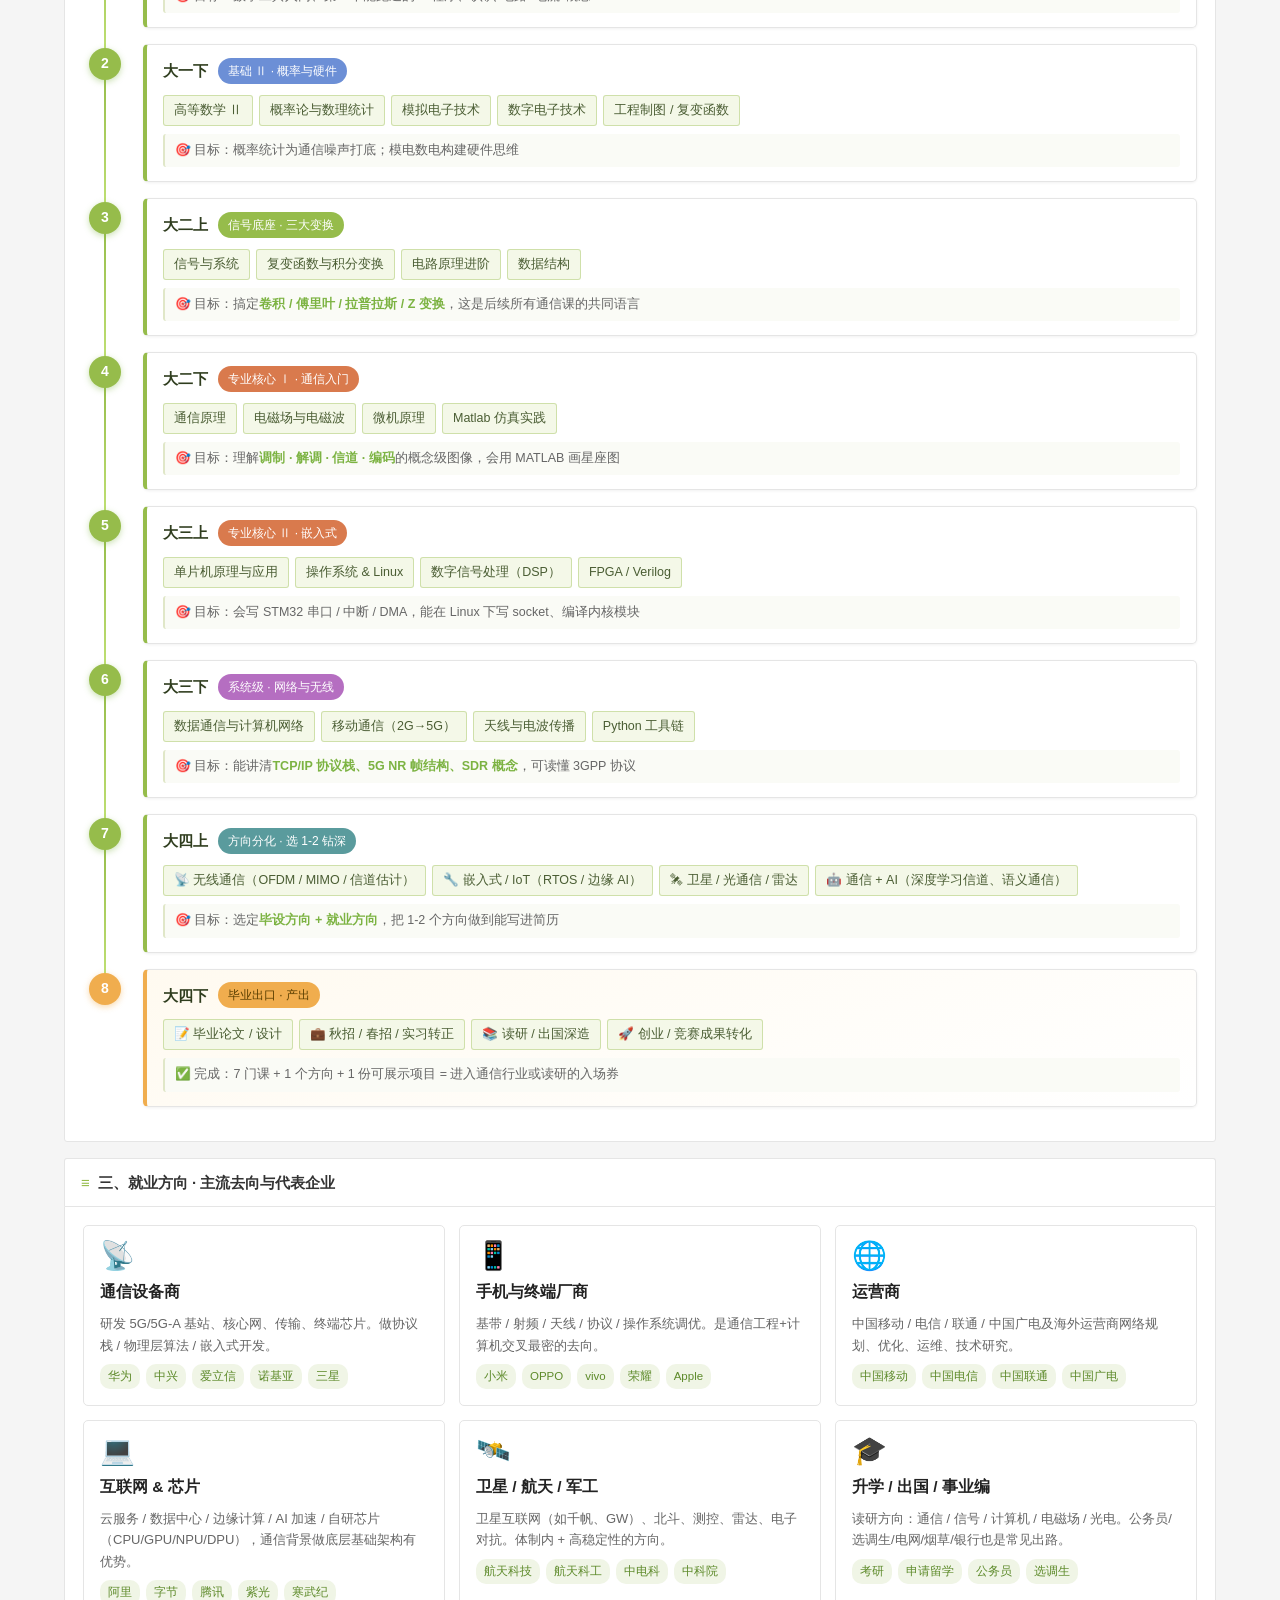
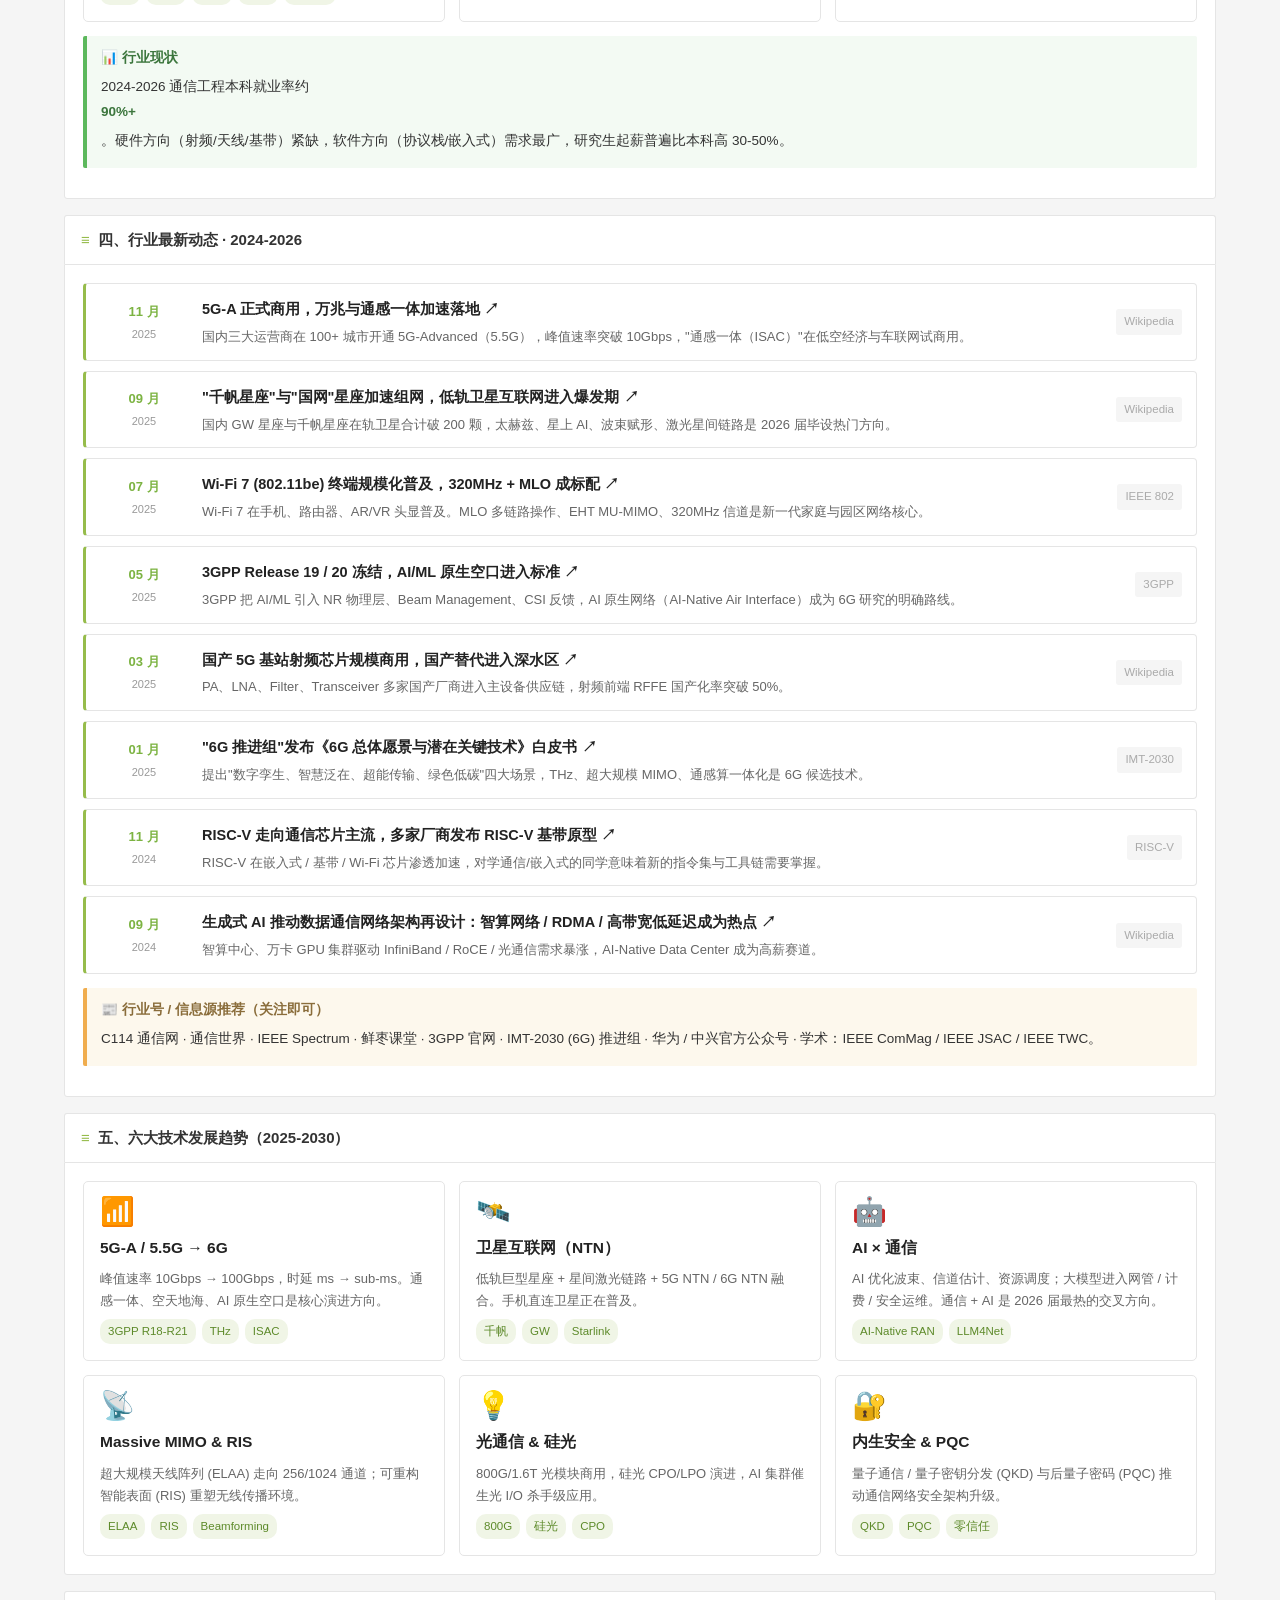
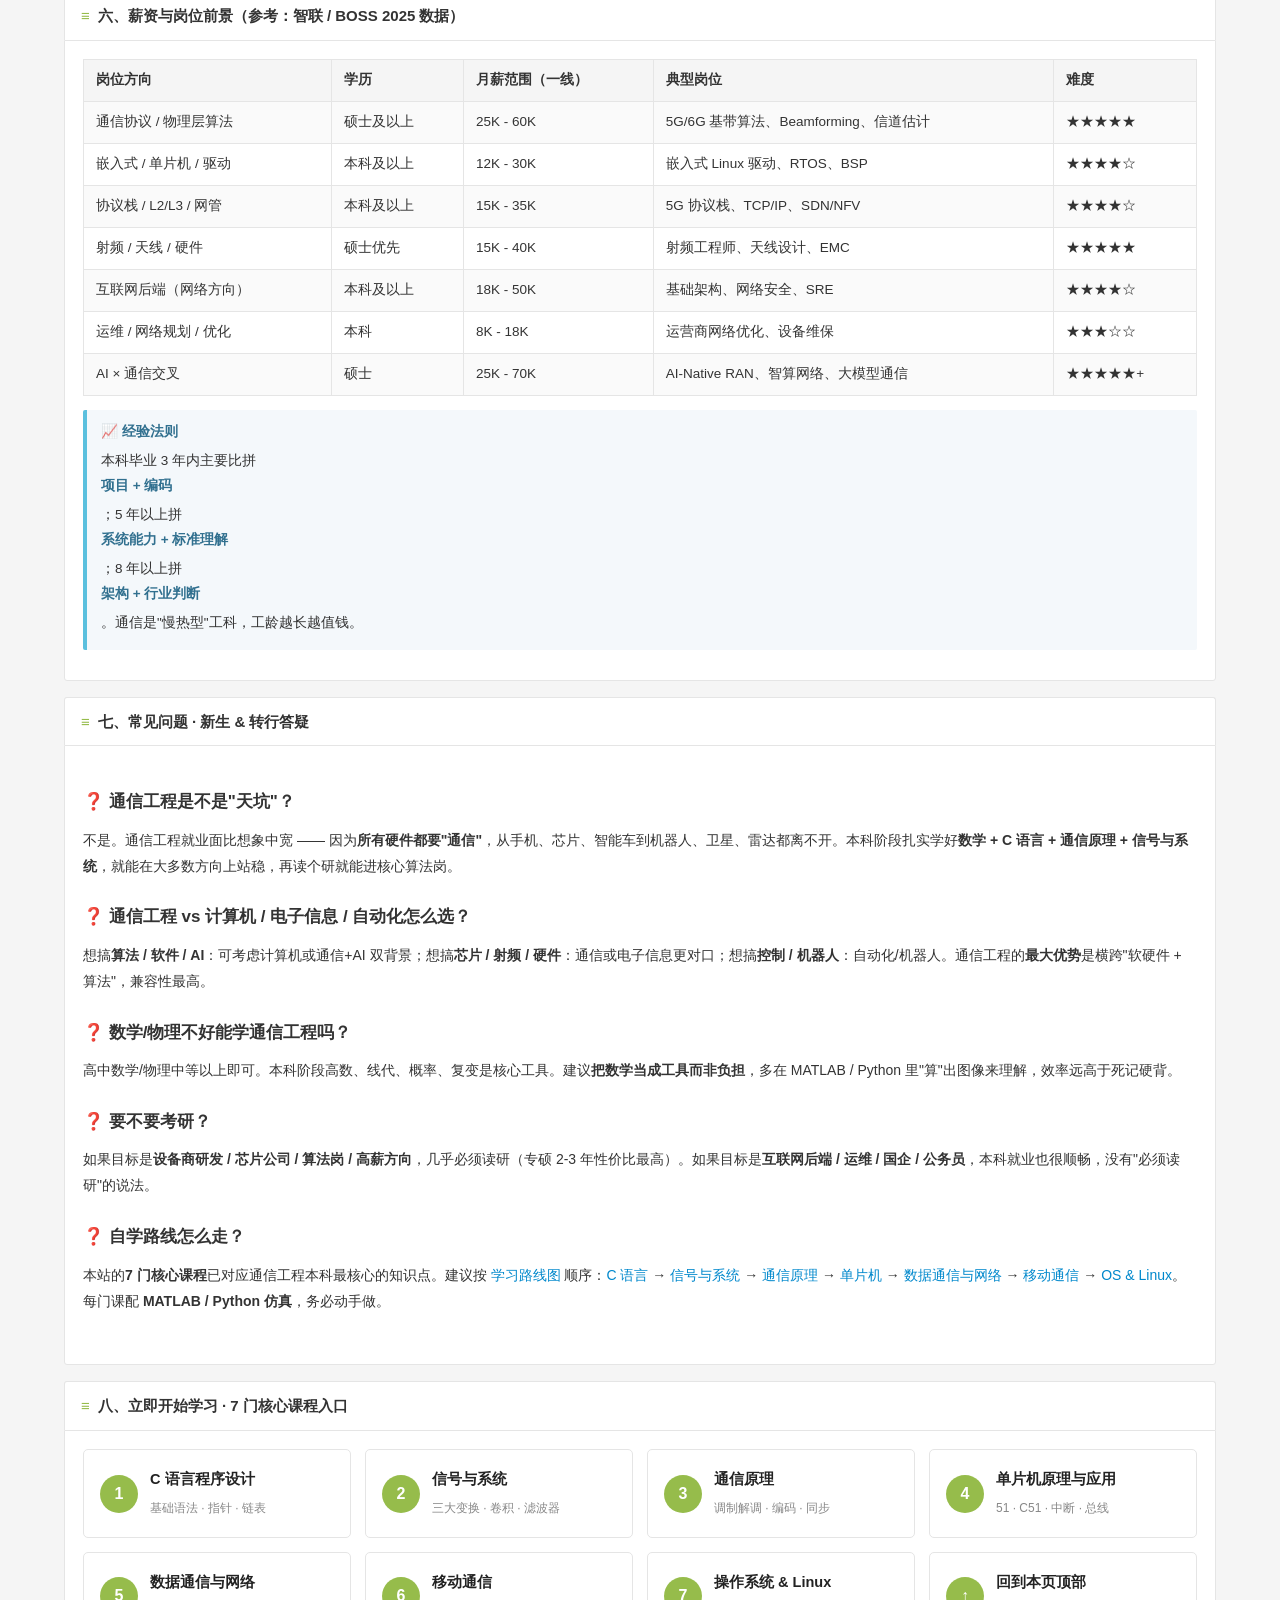
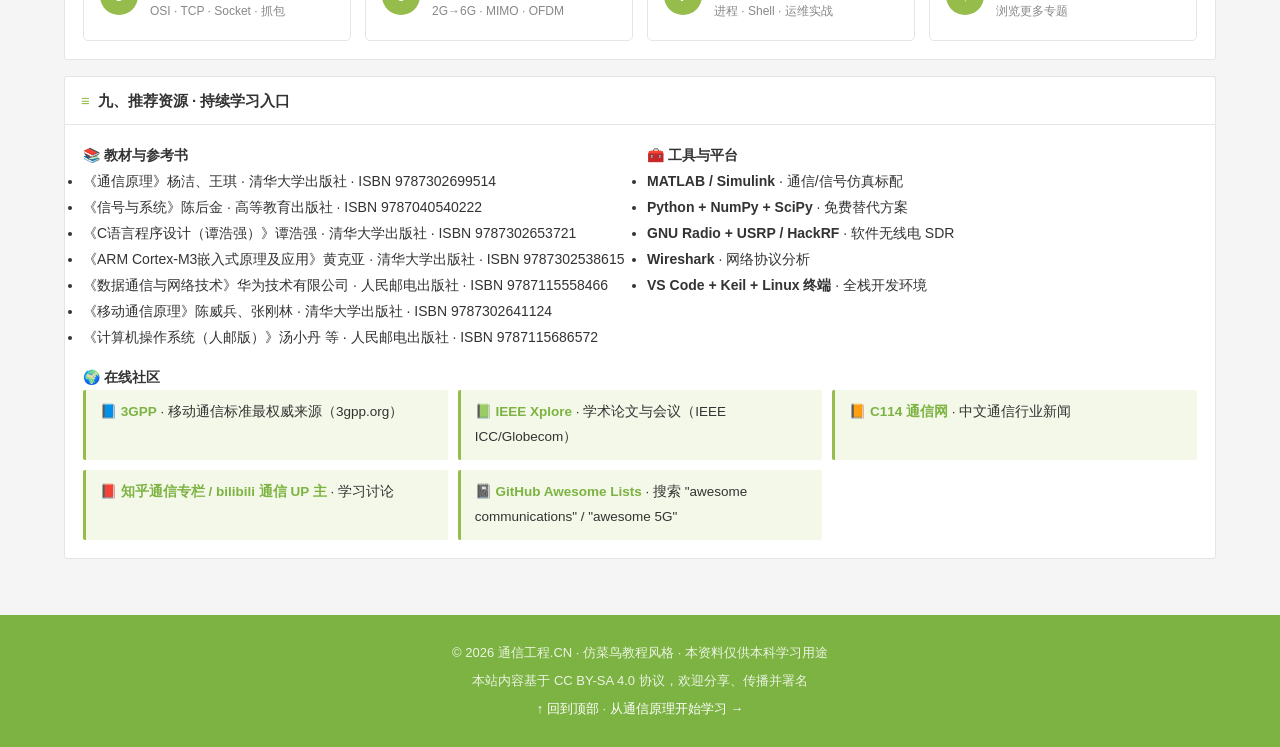
==== commit aa2f28d5: "feat(textbook): add designated textbook cards (title/publisher/author/ISBN) to all 7 course pages; u" ====
--- a/index.html
+++ b/index.html
@@ -613,11 +613,13 @@
         <div>
           <h4>📚 教材与参考书</h4>
           <ul>
-            <li>《通信原理》（樊昌信）· 通信原理圣经级教材</li>
-            <li>《信号与系统》（奥本海姆） · 国际通用教材</li>
-            <li>《C Primer Plus》 · C 语言入门经典</li>
-            <li>《计算机网络：自顶向下方法》 · 数据通信首选</li>
-            <li>《移动通信》· 廖青松 / Theodore Rappaport</li>
+            <li>《通信原理》杨洁、王琪 · 清华大学出版社 · ISBN 9787302699514</li>
+            <li>《信号与系统》陈后金 · 高等教育出版社 · ISBN 9787040540222</li>
+            <li>《C语言程序设计（谭浩强）》谭浩强 · 清华大学出版社 · ISBN 9787302653721</li>
+            <li>《ARM Cortex-M3嵌入式原理及应用》黄克亚 · 清华大学出版社 · ISBN 9787302538615</li>
+            <li>《数据通信与网络技术》华为技术有限公司 · 人民邮电出版社 · ISBN 9787115558466</li>
+            <li>《移动通信原理》陈威兵、张刚林 · 清华大学出版社 · ISBN 9787302641124</li>
+            <li>《计算机操作系统（人邮版）》汤小丹 等 · 人民邮电出版社 · ISBN 9787115686572</li>
           </ul>
         </div>
         <div>
--- a/css/styles.css
+++ b/css/styles.css
@@ -1432,3 +1432,60 @@
   .rv-num { width: 28px; height: 28px; font-size: 12.5px; }
   .rv-card { padding: 10px 12px 12px; }
 }
+
+/* ============================================
+   课程指定教材卡（tb-card）
+   ============================================ */
+.tb-card {
+  display: flex;
+  align-items: stretch;
+  gap: 0;
+  margin: 14px 0 22px;
+  border: 1px solid #e3d9b8;
+  border-left: 4px solid #d4a017;
+  border-radius: 5px;
+  background: linear-gradient(150deg, #fffdf5, #fffaf0);
+  box-shadow: var(--shadow);
+  overflow: hidden;
+}
+.tb-card .tb-head {
+  flex: 0 0 auto;
+  display: flex;
+  align-items: center;
+  padding: 12px 16px;
+  background: rgba(212, 160, 23, 0.12);
+  color: #8a6d1a;
+  font-size: 13px;
+  font-weight: 700;
+  white-space: nowrap;
+  border-right: 1px dashed #e3d9b8;
+}
+.tb-card .tb-body {
+  padding: 10px 16px;
+  flex: 1;
+  min-width: 0;
+}
+.tb-card .tb-title {
+  font-size: 14.5px;
+  font-weight: 700;
+  color: #5a4a10;
+  margin-bottom: 5px;
+  line-height: 1.5;
+}
+.tb-card .tb-meta {
+  display: flex;
+  flex-wrap: wrap;
+  gap: 4px 18px;
+  font-size: 12.5px;
+  color: var(--text-light);
+}
+.tb-card .tb-meta strong {
+  color: #8a6d1a;
+  font-weight: 600;
+  margin-right: 6px;
+}
+@media (max-width: 600px) {
+  .tb-card { flex-direction: column; }
+  .tb-card .tb-head { border-right: none; border-bottom: 1px dashed #e3d9b8; padding: 8px 14px; }
+  .tb-card .tb-meta { gap: 3px 12px; }
+}
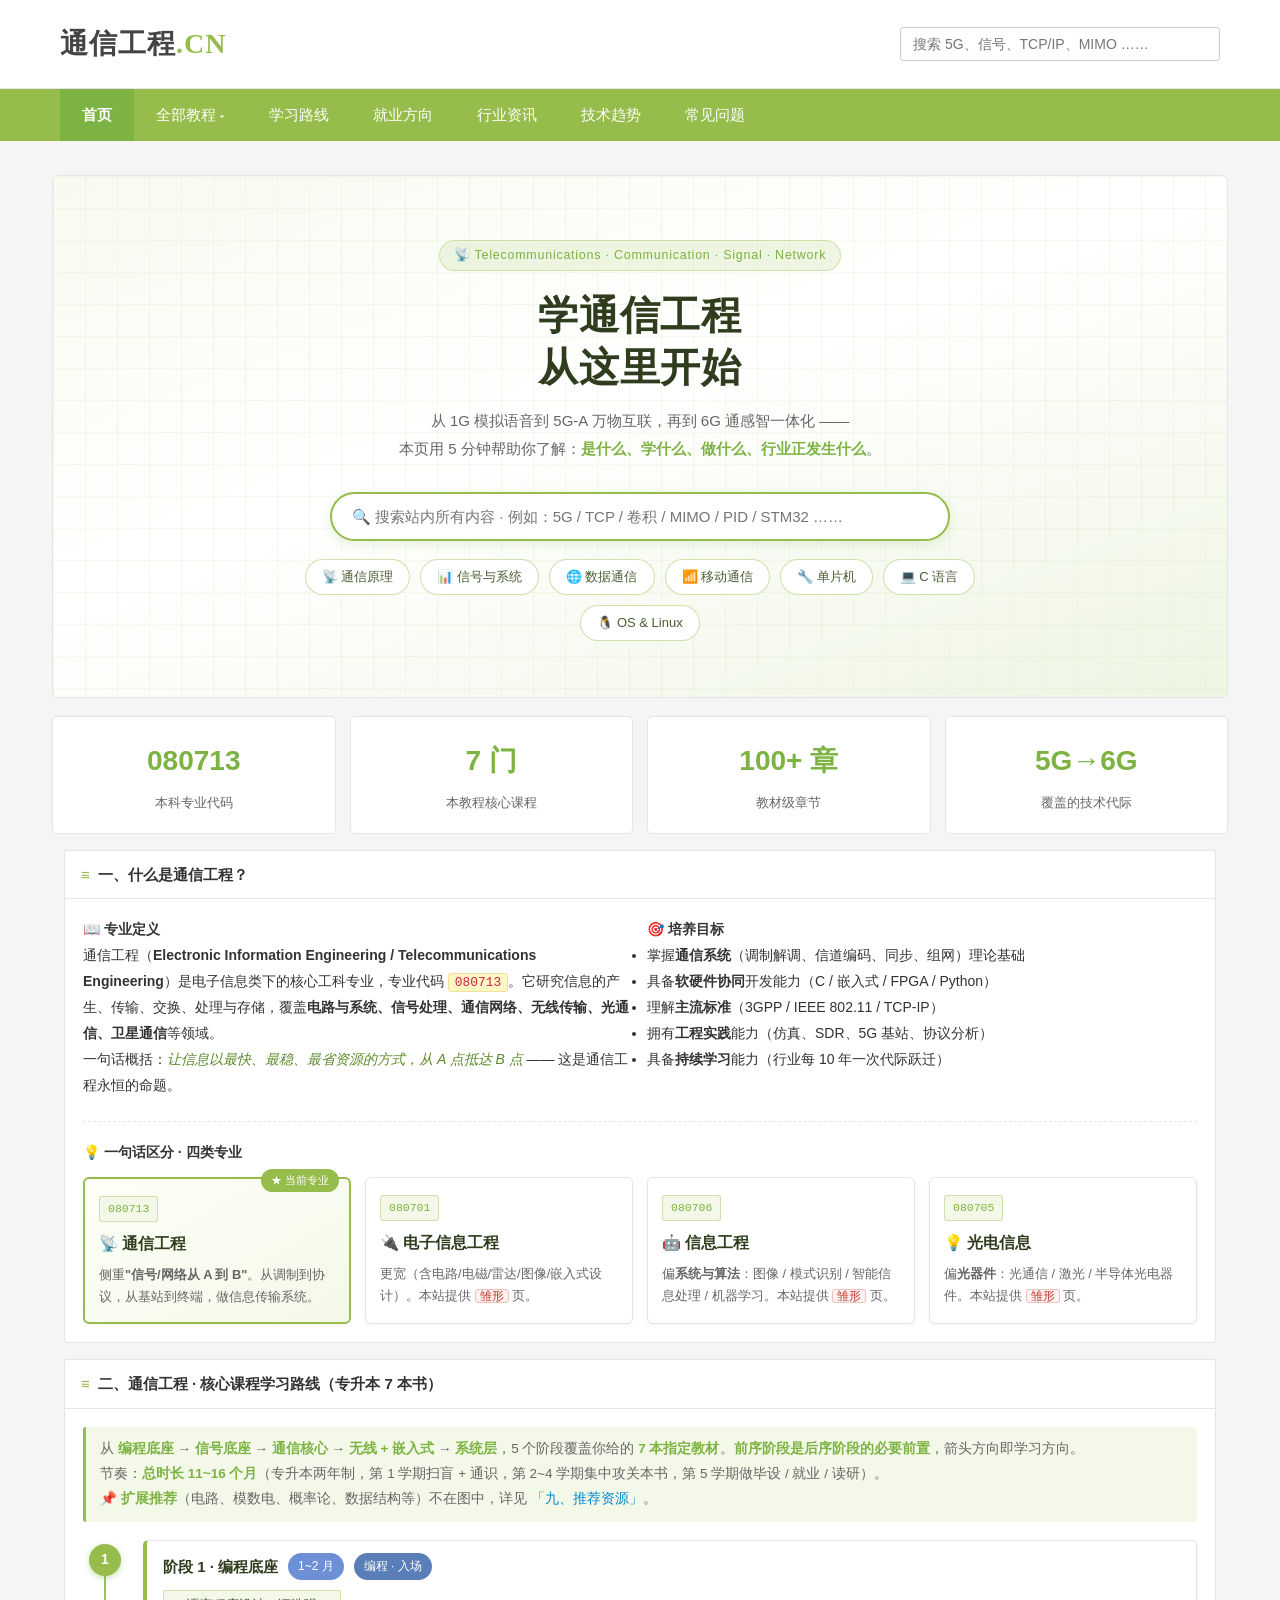
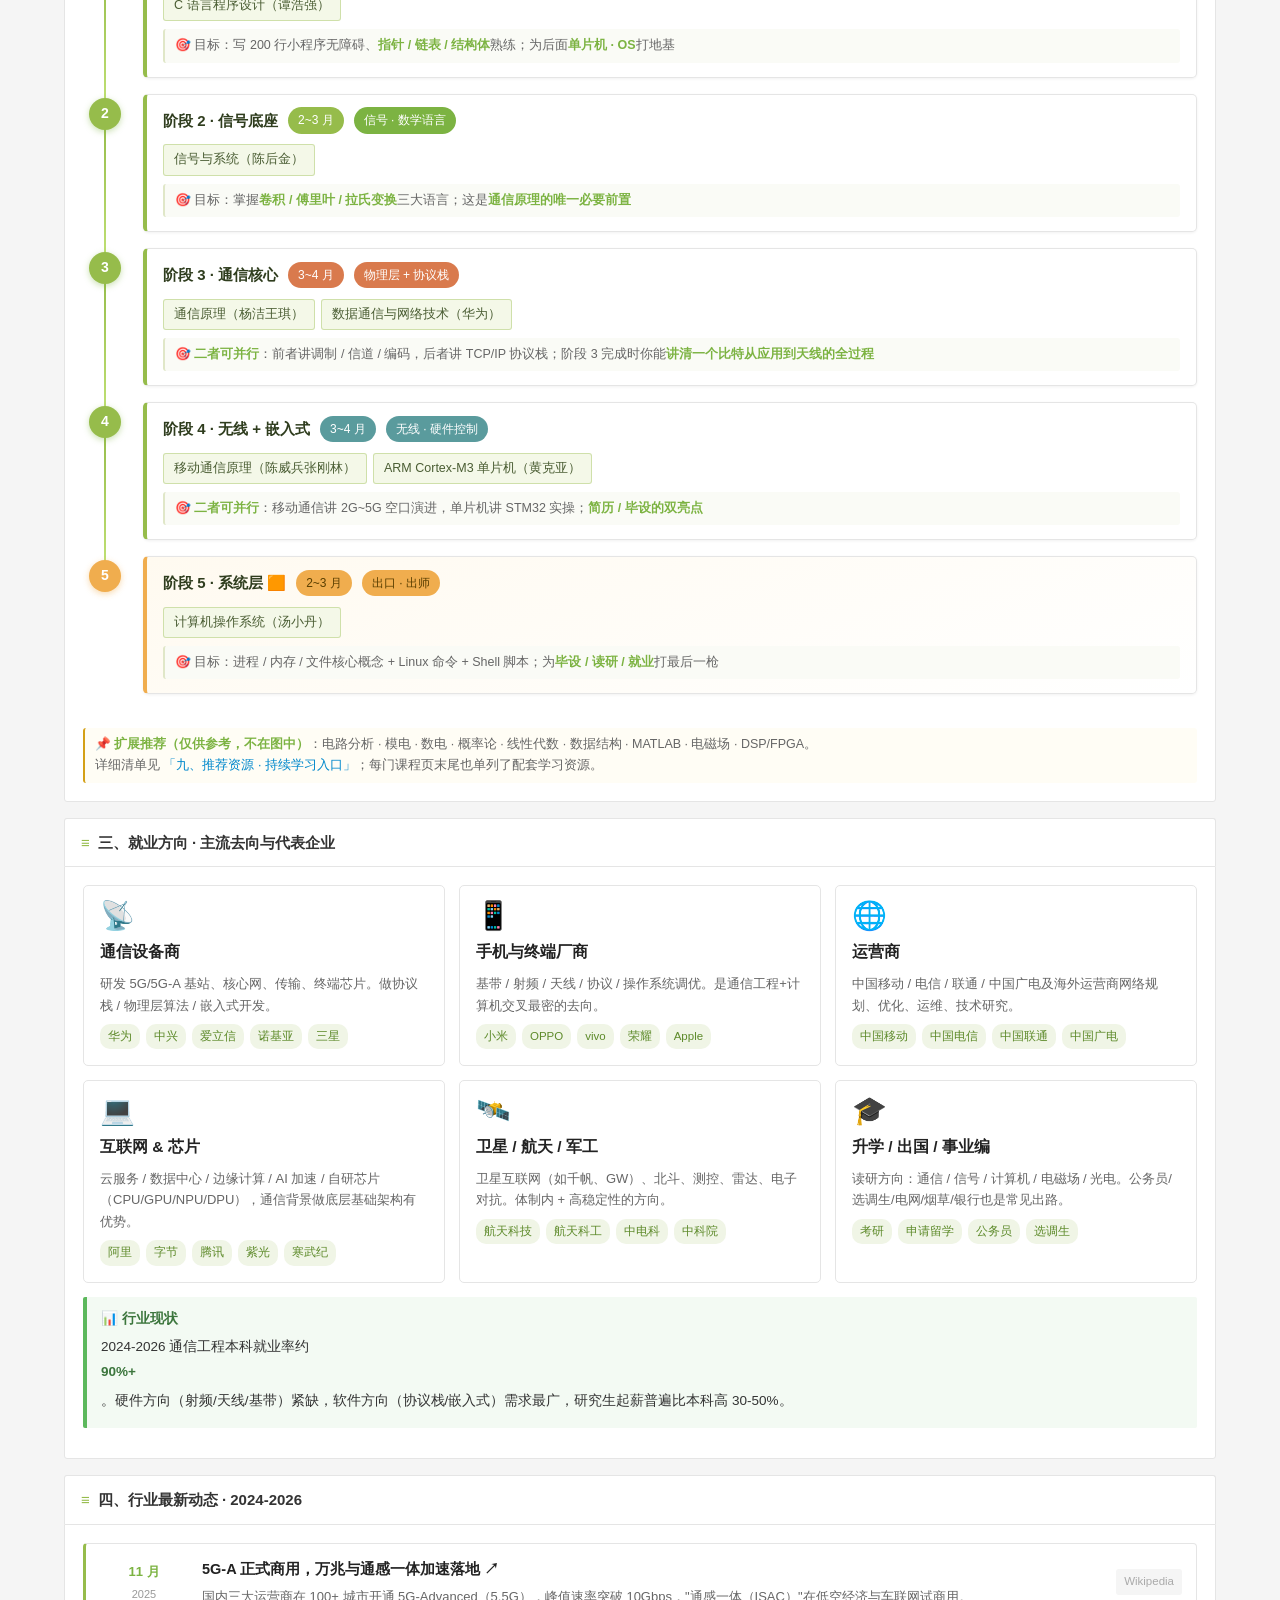
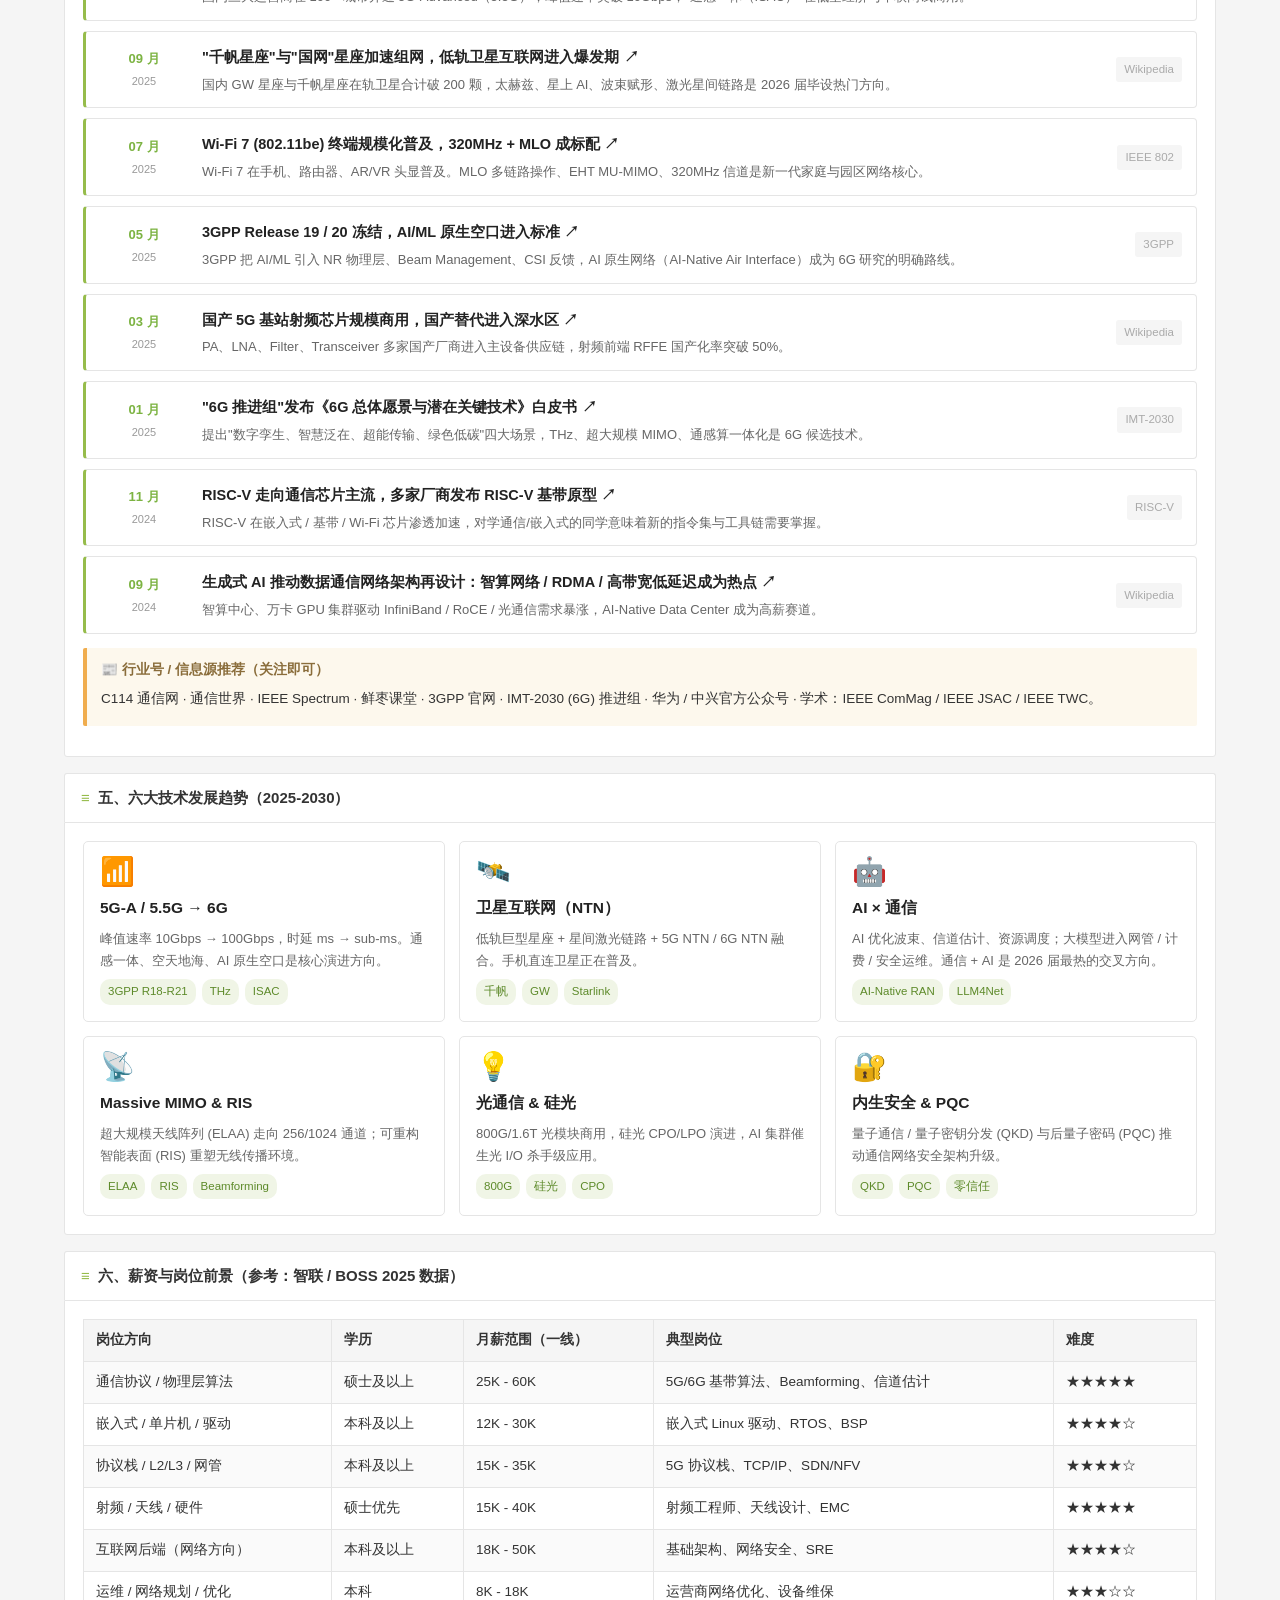
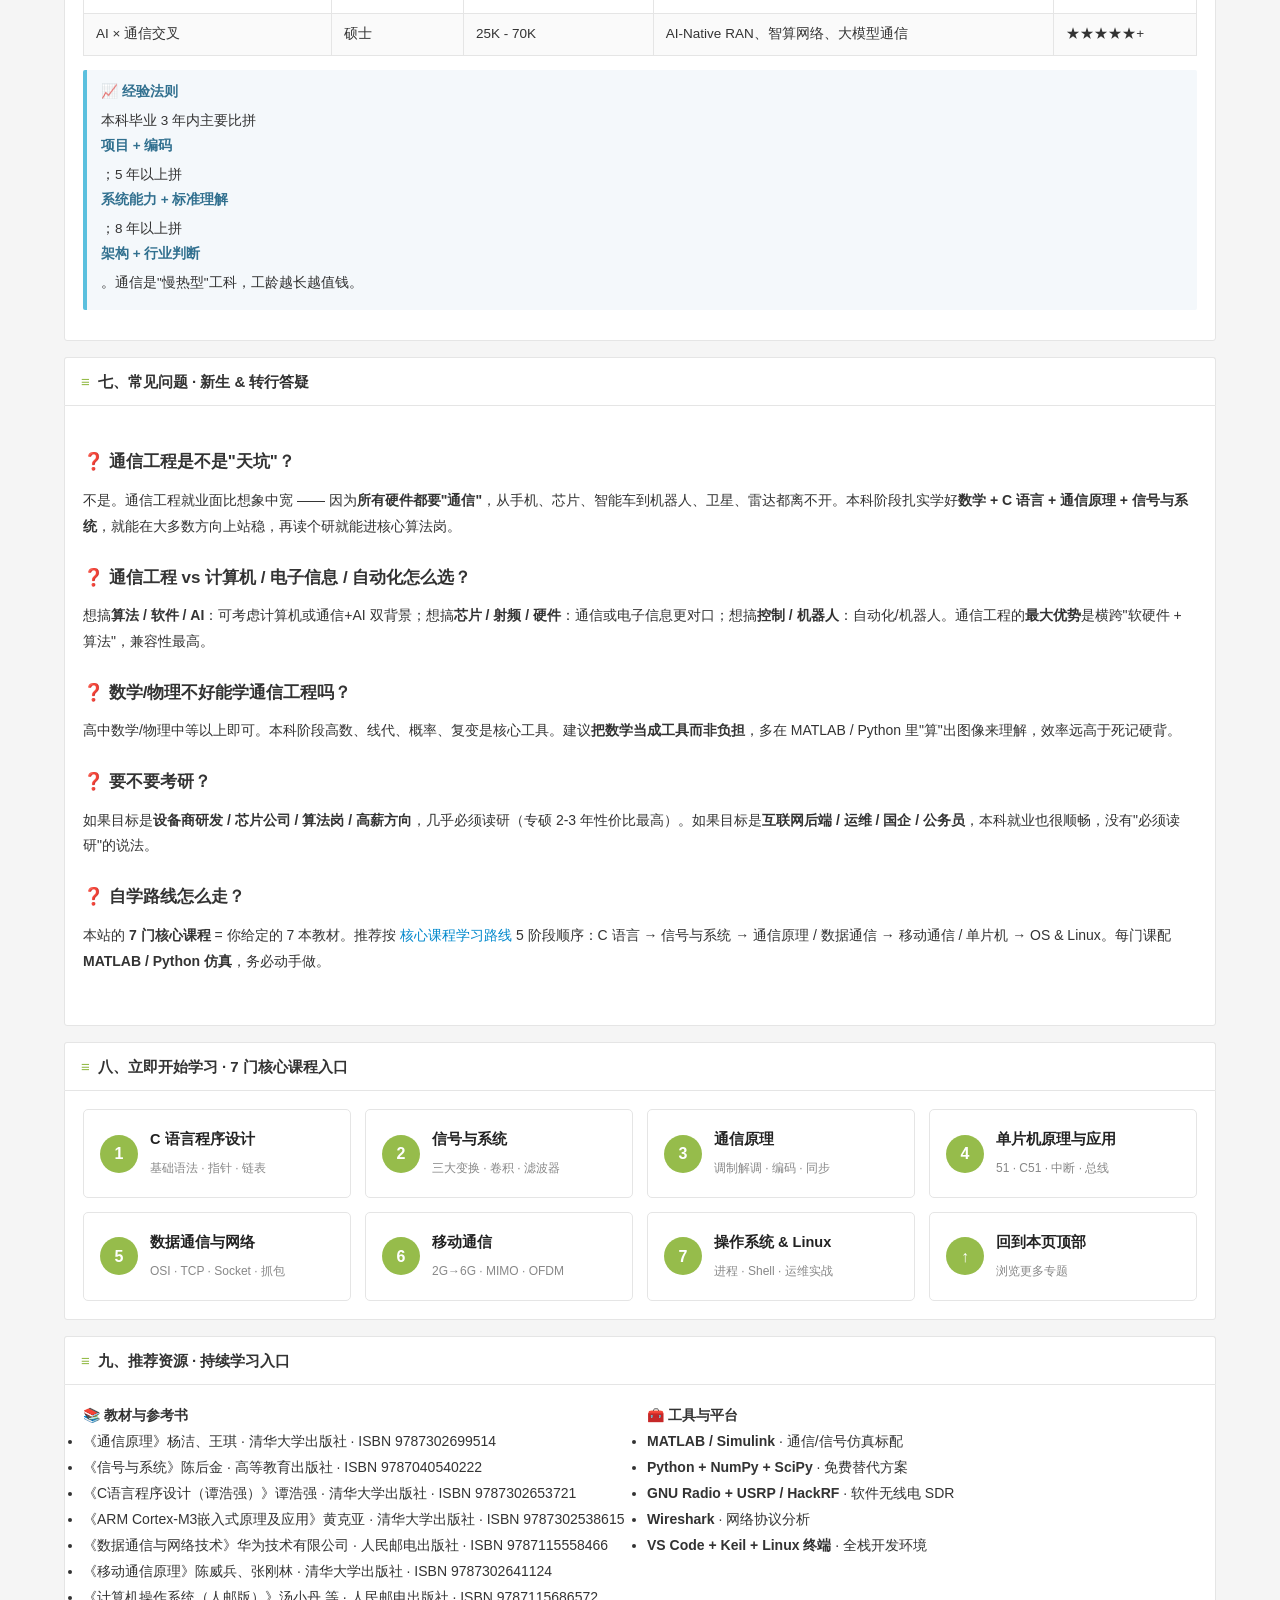
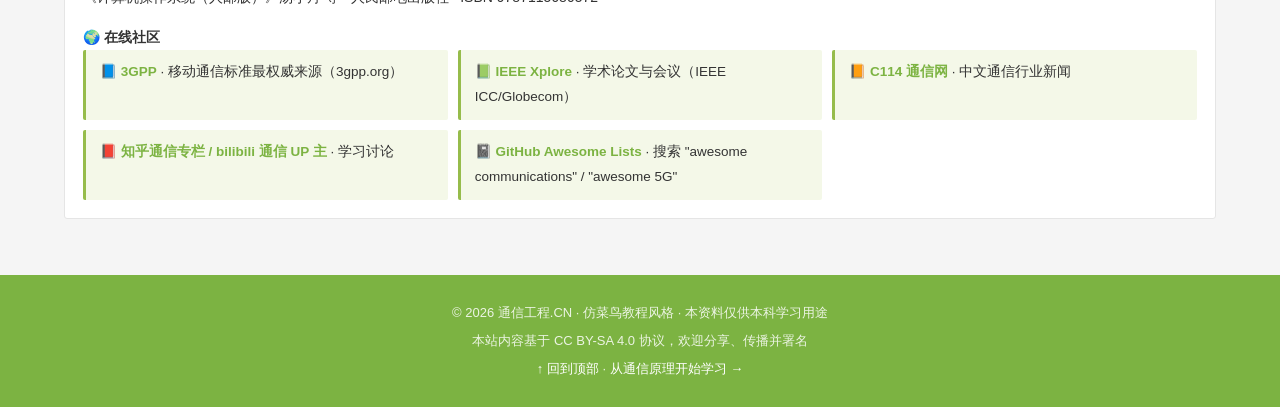
==== commit 59527357: "feat(roadmap): rebuild roadmap for 专升本 - 5 phases covering the 7 designated textbooks (1.5 years); d" ====
--- a/index.html
+++ b/index.html
@@ -146,133 +146,108 @@
     </div>
   </div>
 
-  <!-- ========== 二、学习路线（完整 8 学期纵向路线图） ========== -->
+    <!-- ========== 二、学习路线（5 阶段 · 7 本书 · 专升本节奏） ========== -->
   <div class="section-block" id="four-year" style="margin-top:16px;">
-    <div class="section-header"><span class="icon">≡</span> 二、通信工程 · 四年学习路线图</div>
-    <div class="section-body">
-      <p class="roadmap-intro">从大一上 → 大四下，一条贯通的主线，覆盖<strong>数学 · 编程 · 硬件 · 信号 · 通信 · 网络 · 协议 · 方向</strong>的全部核心课程。前序课是后序课的<strong>必要前置</strong>，箭头方向即学习方向。</p>
+    <div class="section-header"><span class="icon">≡</span> 二、通信工程 · 核心课程学习路线（专升本 7 本书）</div>
+    <div class="section-body">
+      <p class="roadmap-intro">从 <strong>编程底座</strong> → <strong>信号底座</strong> → <strong>通信核心</strong> → <strong>无线 + 嵌入式</strong> → <strong>系统层</strong>，5 个阶段覆盖你给的 <strong>7 本指定教材</strong>。<strong>前序阶段是后序阶段的必要前置</strong>，箭头方向即学习方向。<br>
+      节奏：<strong>总时长 11~16 个月</strong>（专升本两年制，第 1 学期扫盲 + 通识，第 2~4 学期集中攻关本书，第 5 学期做毕设 / 就业 / 读研）。<br>
+      <strong>📌 扩展推荐</strong>（电路、模数电、概率论、数据结构等）不在图中，详见 <a href="#resources">「九、推荐资源」</a>。</p>
 
       <div class="roadmap-v">
 
+        <!-- ====== 阶段 1 ====== -->
         <div class="rv-step">
           <div class="rv-marker"><span class="rv-num">1</span></div>
           <div class="rv-card">
-            <div class="rv-head"><span class="rv-sem">大一上</span><span class="rv-tag rvt-base">基础 Ⅰ · 数理编程底子</span></div>
+            <div class="rv-head">
+              <span class="rv-sem">阶段 1 · 编程底座</span>
+              <span class="rv-tag rvt-base">1~2 月</span>
+              <span class="rv-tag" style="background:#5a7fb8;color:#fff;">编程 · 入场</span>
+            </div>
             <div class="rv-tags">
-              <span class="rvt">高等数学 Ⅰ</span>
-              <span class="rvt">线性代数</span>
-              <span class="rvt">大学物理</span>
-              <span class="rvt">电路分析基础</span>
-              <span class="rvt">C 语言程序设计</span>
-            </div>
-            <div class="rv-note">🎯 目标：数学工具入门、第一个能跑通的 C 程序、认识"电路=电流"概念</div>
-          </div>
-        </div>
-
+              <a class="rvt rvt-link" href="c-programming.html">C 语言程序设计（谭浩强）</a>
+            </div>
+            <div class="rv-note">🎯 目标：写 200 行小程序无障碍、<strong>指针 / 链表 / 结构体</strong>熟练；为后面<strong>单片机 · OS</strong>打地基</div>
+          </div>
+        </div>
+
+        <!-- ====== 阶段 2 ====== -->
         <div class="rv-step">
           <div class="rv-marker"><span class="rv-num">2</span></div>
           <div class="rv-card">
-            <div class="rv-head"><span class="rv-sem">大一下</span><span class="rv-tag rvt-base">基础 Ⅱ · 概率与硬件</span></div>
+            <div class="rv-head">
+              <span class="rv-sem">阶段 2 · 信号底座</span>
+              <span class="rv-tag rvt-signal">2~3 月</span>
+              <span class="rv-tag" style="background:var(--green-dark);color:#fff;">信号 · 数学语言</span>
+            </div>
             <div class="rv-tags">
-              <span class="rvt">高等数学 Ⅱ</span>
-              <span class="rvt">概率论与数理统计</span>
-              <span class="rvt">模拟电子技术</span>
-              <span class="rvt">数字电子技术</span>
-              <span class="rvt">工程制图 / 复变函数</span>
-            </div>
-            <div class="rv-note">🎯 目标：概率统计为通信噪声打底；模电数电构建硬件思维</div>
-          </div>
-        </div>
-
+              <a class="rvt rvt-link" href="signal-system.html">信号与系统（陈后金）</a>
+            </div>
+            <div class="rv-note">🎯 目标：掌握<strong>卷积 / 傅里叶 / 拉氏变换</strong>三大语言；这是<strong>通信原理的唯一必要前置</strong></div>
+          </div>
+        </div>
+
+        <!-- ====== 阶段 3 ====== -->
         <div class="rv-step">
           <div class="rv-marker"><span class="rv-num">3</span></div>
           <div class="rv-card">
-            <div class="rv-head"><span class="rv-sem">大二上</span><span class="rv-tag rvt-signal">信号底座 · 三大变换</span></div>
+            <div class="rv-head">
+              <span class="rv-sem">阶段 3 · 通信核心</span>
+              <span class="rv-tag rvt-core">3~4 月</span>
+              <span class="rv-tag" style="background:#d97a4d;color:#fff;">物理层 + 协议栈</span>
+            </div>
             <div class="rv-tags">
-              <a class="rvt rvt-link" href="signal-system.html">信号与系统</a>
-              <span class="rvt">复变函数与积分变换</span>
-              <span class="rvt">电路原理进阶</span>
-              <span class="rvt">数据结构</span>
-            </div>
-            <div class="rv-note">🎯 目标：搞定<strong>卷积 / 傅里叶 / 拉普拉斯 / Z 变换</strong>，这是后续所有通信课的共同语言</div>
-          </div>
-        </div>
-
+              <a class="rvt rvt-link" href="comm-principle.html">通信原理（杨洁王琪）</a>
+              <a class="rvt rvt-link" href="data-network.html">数据通信与网络技术（华为）</a>
+            </div>
+            <div class="rv-note">🎯 <strong>二者可并行</strong>：前者讲调制 / 信道 / 编码，后者讲 TCP/IP 协议栈；阶段 3 完成时你能<strong>讲清一个比特从应用到天线的全过程</strong></div>
+          </div>
+        </div>
+
+        <!-- ====== 阶段 4 ====== -->
         <div class="rv-step">
           <div class="rv-marker"><span class="rv-num">4</span></div>
           <div class="rv-card">
-            <div class="rv-head"><span class="rv-sem">大二下</span><span class="rv-tag rvt-core">专业核心 Ⅰ · 通信入门</span></div>
+            <div class="rv-head">
+              <span class="rv-sem">阶段 4 · 无线 + 嵌入式</span>
+              <span class="rv-tag rvt-dir">3~4 月</span>
+              <span class="rv-tag" style="background:#5a9b9d;color:#fff;">无线 · 硬件控制</span>
+            </div>
             <div class="rv-tags">
-              <a class="rvt rvt-link" href="comm-principle.html">通信原理</a>
-              <span class="rvt">电磁场与电磁波</span>
-              <span class="rvt">微机原理</span>
-              <span class="rvt">Matlab 仿真实践</span>
-            </div>
-            <div class="rv-note">🎯 目标：理解<strong>调制 · 解调 · 信道 · 编码</strong>的概念级图像，会用 MATLAB 画星座图</div>
-          </div>
-        </div>
-
-        <div class="rv-step">
+              <a class="rvt rvt-link" href="mobile-comm.html">移动通信原理（陈威兵张刚林）</a>
+              <a class="rvt rvt-link" href="mcu.html">ARM Cortex-M3 单片机（黄克亚）</a>
+            </div>
+            <div class="rv-note">🎯 <strong>二者可并行</strong>：移动通信讲 2G~5G 空口演进，单片机讲 STM32 实操；<strong>简历 / 毕设的双亮点</strong></div>
+          </div>
+        </div>
+
+        <!-- ====== 阶段 5（出口） ====== -->
+        <div class="rv-step rv-marker-end">
           <div class="rv-marker"><span class="rv-num">5</span></div>
-          <div class="rv-card">
-            <div class="rv-head"><span class="rv-sem">大三上</span><span class="rv-tag rvt-core">专业核心 Ⅱ · 嵌入式</span></div>
+          <div class="rv-card rv-card-end">
+            <div class="rv-head">
+              <span class="rv-sem">阶段 5 · 系统层 🟧</span>
+              <span class="rv-tag rvt-end">2~3 月</span>
+              <span class="rv-tag" style="background:#f0ad4e;color:#5a3f00;">出口 · 出师</span>
+            </div>
             <div class="rv-tags">
-              <a class="rvt rvt-link" href="mcu.html">单片机原理与应用</a>
-              <a class="rvt rvt-link" href="os-linux.html">操作系统 &amp; Linux</a>
-              <span class="rvt">数字信号处理（DSP）</span>
-              <span class="rvt">FPGA / Verilog</span>
-            </div>
-            <div class="rv-note">🎯 目标：会写 STM32 串口 / 中断 / DMA，能在 Linux 下写 socket、编译内核模块</div>
-          </div>
-        </div>
-
-        <div class="rv-step">
-          <div class="rv-marker"><span class="rv-num">6</span></div>
-          <div class="rv-card">
-            <div class="rv-head"><span class="rv-sem">大三下</span><span class="rv-tag rvt-net">系统级 · 网络与无线</span></div>
-            <div class="rv-tags">
-              <a class="rvt rvt-link" href="data-network.html">数据通信与计算机网络</a>
-              <a class="rvt rvt-link" href="mobile-comm.html">移动通信（2G→5G）</a>
-              <span class="rvt">天线与电波传播</span>
-              <span class="rvt">Python 工具链</span>
-            </div>
-            <div class="rv-note">🎯 目标：能讲清<strong>TCP/IP 协议栈、5G NR 帧结构、SDR 概念</strong>，可读懂 3GPP 协议</div>
-          </div>
-        </div>
-
-        <div class="rv-step">
-          <div class="rv-marker"><span class="rv-num">7</span></div>
-          <div class="rv-card">
-            <div class="rv-head"><span class="rv-sem">大四上</span><span class="rv-tag rvt-dir">方向分化 · 选 1-2 钻深</span></div>
-            <div class="rv-tags">
-              <span class="rvt">📡 无线通信（OFDM / MIMO / 信道估计）</span>
-              <span class="rvt">🔧 嵌入式 / IoT（RTOS / 边缘 AI）</span>
-              <span class="rvt">🛰 卫星 / 光通信 / 雷达</span>
-              <span class="rvt">🤖 通信 + AI（深度学习信道、语义通信）</span>
-            </div>
-            <div class="rv-note">🎯 目标：选定<strong>毕设方向 + 就业方向</strong>，把 1-2 个方向做到能写进简历</div>
-          </div>
-        </div>
-
-        <div class="rv-step">
-          <div class="rv-marker rv-marker-end"><span class="rv-num">8</span></div>
-          <div class="rv-card rv-card-end">
-            <div class="rv-head"><span class="rv-sem">大四下</span><span class="rv-tag rvt-end">毕业出口 · 产出</span></div>
-            <div class="rv-tags">
-              <span class="rvt">📝 毕业论文 / 设计</span>
-              <span class="rvt">💼 秋招 / 春招 / 实习转正</span>
-              <span class="rvt">📚 读研 / 出国深造</span>
-              <span class="rvt">🚀 创业 / 竞赛成果转化</span>
-            </div>
-            <div class="rv-note">✅ 完成：7 门课 + 1 个方向 + 1 份可展示项目 = 进入通信行业或读研的入场券</div>
-          </div>
-        </div>
-
-      </div>
-    </div>
-  </div>
-
-  <!-- ========== 三、就业方向 ========== -->
+              <a class="rvt rvt-link" href="os-linux.html">计算机操作系统（汤小丹）</a>
+            </div>
+            <div class="rv-note">🎯 目标：进程 / 内存 / 文件核心概念 + Linux 命令 + Shell 脚本；为<strong>毕设 / 读研 / 就业</strong>打最后一枪</div>
+          </div>
+        </div>
+
+      </div>
+
+      <div class="rv-note" style="margin-top:18px;border-left-color:#d4a017;background:#fffdf5;">
+        <strong>📌 扩展推荐（仅供参考，不在图中）</strong>：电路分析 · 模电 · 数电 · 概率论 · 线性代数 · 数据结构 · MATLAB · 电磁场 · DSP/FPGA。<br>
+        详细清单见 <a href="#resources">「九、推荐资源 · 持续学习入口」</a>；每门课程页末尾也单列了配套学习资源。
+      </div>
+    </div>
+  </div>
+
+<!-- ========== 三、就业方向 ========== -->
   <div class="section-block" id="career" style="margin-top:16px;">
     <div class="section-header"><span class="icon">≡</span> 三、就业方向 · 主流去向与代表企业</div>
     <div class="section-body">
@@ -557,7 +532,7 @@
         <p>如果目标是<strong>设备商研发 / 芯片公司 / 算法岗 / 高薪方向</strong>，几乎必须读研（专硕 2-3 年性价比最高）。如果目标是<strong>互联网后端 / 运维 / 国企 / 公务员</strong>，本科就业也很顺畅，没有"必须读研"的说法。</p>
 
         <h3>❓ 自学路线怎么走？</h3>
-        <p>本站的<strong>7 门核心课程</strong>已对应通信工程本科最核心的知识点。建议按 <a href="#four-year">学习路线图</a> 顺序：<a href="c-programming.html">C 语言</a> → <a href="signal-system.html">信号与系统</a> → <a href="comm-principle.html">通信原理</a> → <a href="mcu.html">单片机</a> → <a href="data-network.html">数据通信与网络</a> → <a href="mobile-comm.html">移动通信</a> → <a href="os-linux.html">OS &amp; Linux</a>。每门课配 <strong>MATLAB / Python 仿真</strong>，务必动手做。</p>
+        <p>本站的 <strong>7 门核心课程</strong> = 你给定的 7 本教材。推荐按 <a href="#four-year">核心课程学习路线</a> 5 阶段顺序：C 语言 → 信号与系统 → 通信原理 / 数据通信 → 移动通信 / 单片机 → OS &amp; Linux。每门课配 <strong>MATLAB / Python 仿真</strong>，务必动手做。</p>
       </div>
     </div>
   </div>
@@ -606,7 +581,7 @@
   </div>
 
   <!-- ========== 九、推荐资源 ========== -->
-  <div class="section-block" style="margin-top:16px;">
+  <div class="section-block" id="resources" style="margin-top:16px;">
     <div class="section-header"><span class="icon">≡</span> 九、推荐资源 · 持续学习入口</div>
     <div class="section-body">
       <div class="home-grid-2">
--- a/css/styles.css
+++ b/css/styles.css
@@ -1489,3 +1489,51 @@
   .tb-card .tb-head { border-right: none; border-bottom: 1px dashed #e3d9b8; padding: 8px 14px; }
   .tb-card .tb-meta { gap: 3px 12px; }
 }
+
+/* ============================================
+   小白详解块（每章末尾的入门讲解卡）
+   ============================================ */
+.beginner-block {
+  margin: 18px 0 6px;
+  padding: 14px 18px 12px;
+  background: linear-gradient(160deg, #f6faf1, #fdfffb);
+  border: 1px solid #d8e6c4;
+  border-left: 4px solid var(--green);
+  border-radius: 6px;
+}
+.beginner-block .bb-title {
+  font-size: 13.5px;
+  font-weight: 700;
+  color: var(--green-dark);
+  margin-bottom: 8px;
+  padding-bottom: 6px;
+  border-bottom: 1px dashed #d8e6c4;
+}
+.beginner-block p {
+  font-size: 13px;
+  line-height: 1.85;
+  color: var(--text);
+  margin: 6px 0;
+}
+.beginner-block p strong {
+  color: #3f5a22;
+  margin-right: 2px;
+}
+.beginner-block strong code {
+  background: #eef4e2;
+  padding: 0 4px;
+  border-radius: 3px;
+}
+
+/* 教材卡阅读指引 */
+.tb-card .tb-guide {
+  margin-top: 8px;
+  padding-top: 8px;
+  border-top: 1px dashed #e3d9b8;
+  font-size: 12.5px;
+  line-height: 1.75;
+  color: #7a6a3a;
+}
+.tb-card .tb-guide strong {
+  color: #8a6d1a;
+}
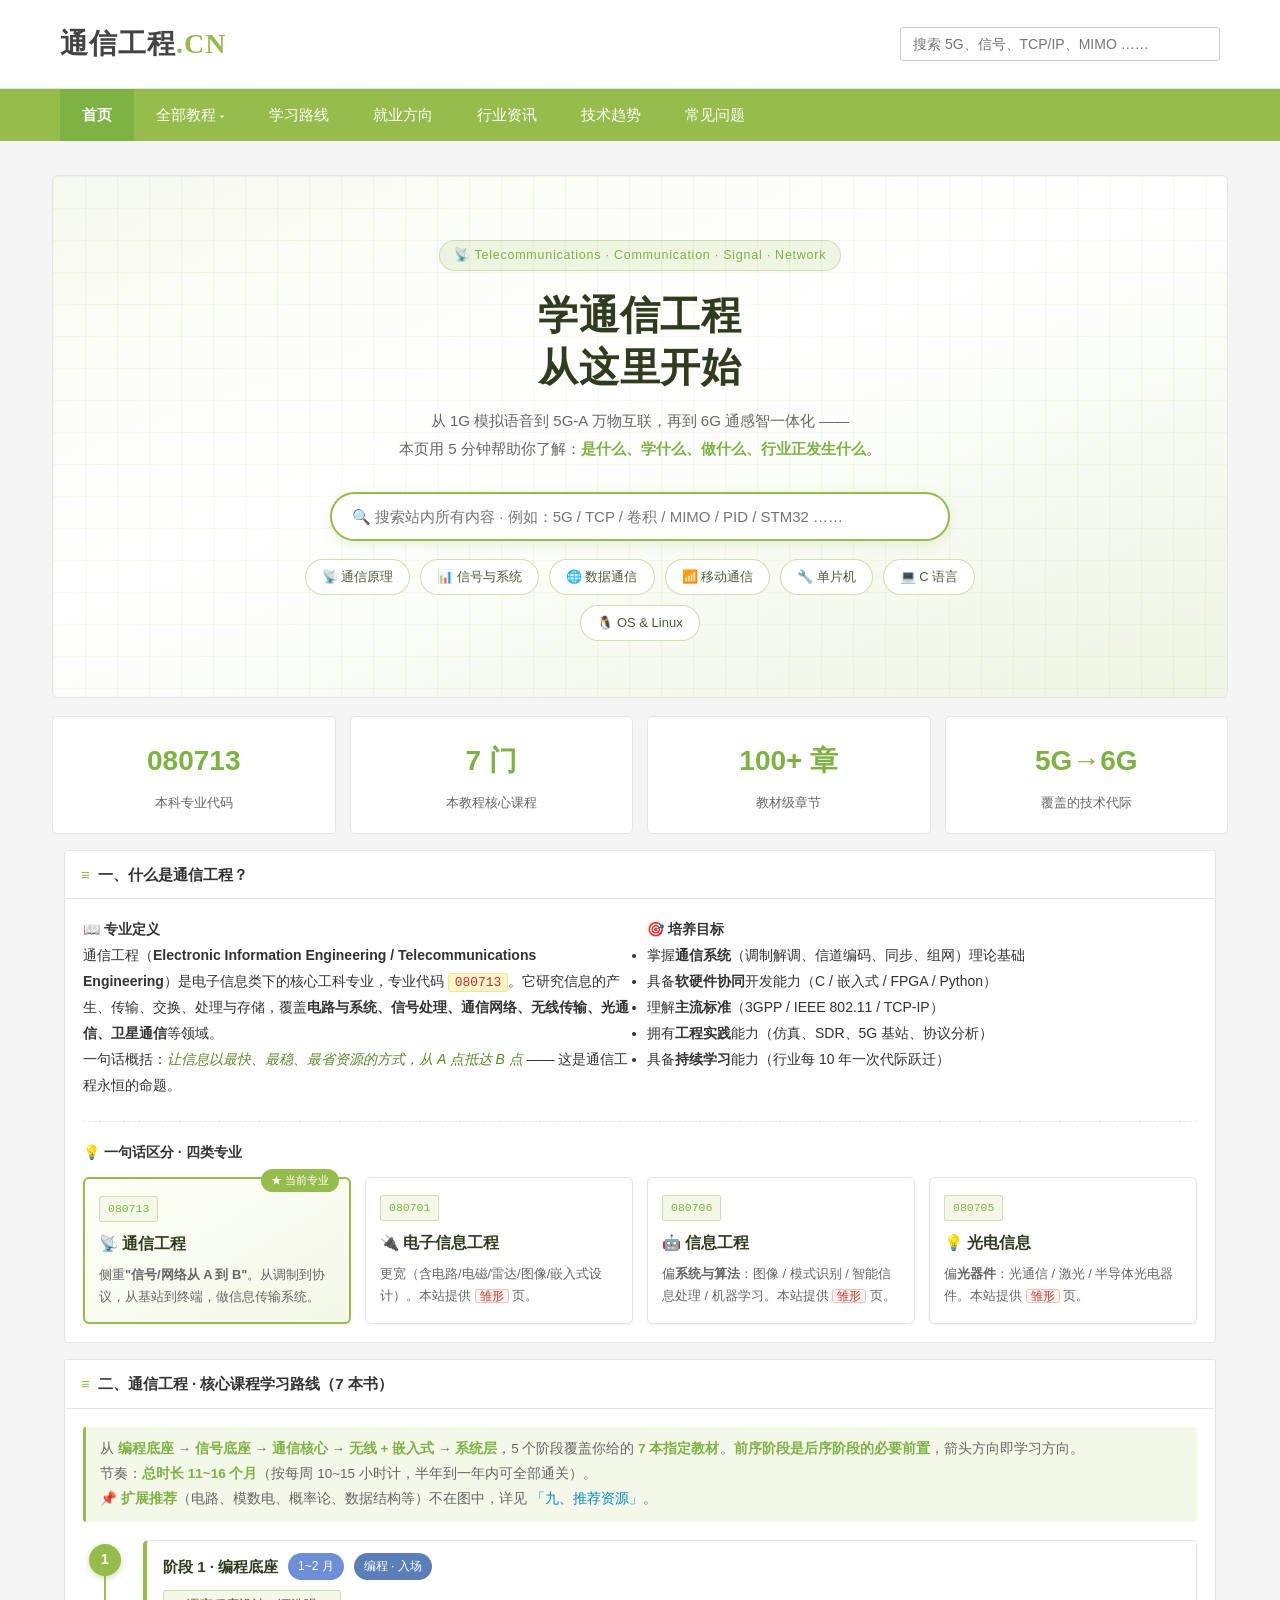
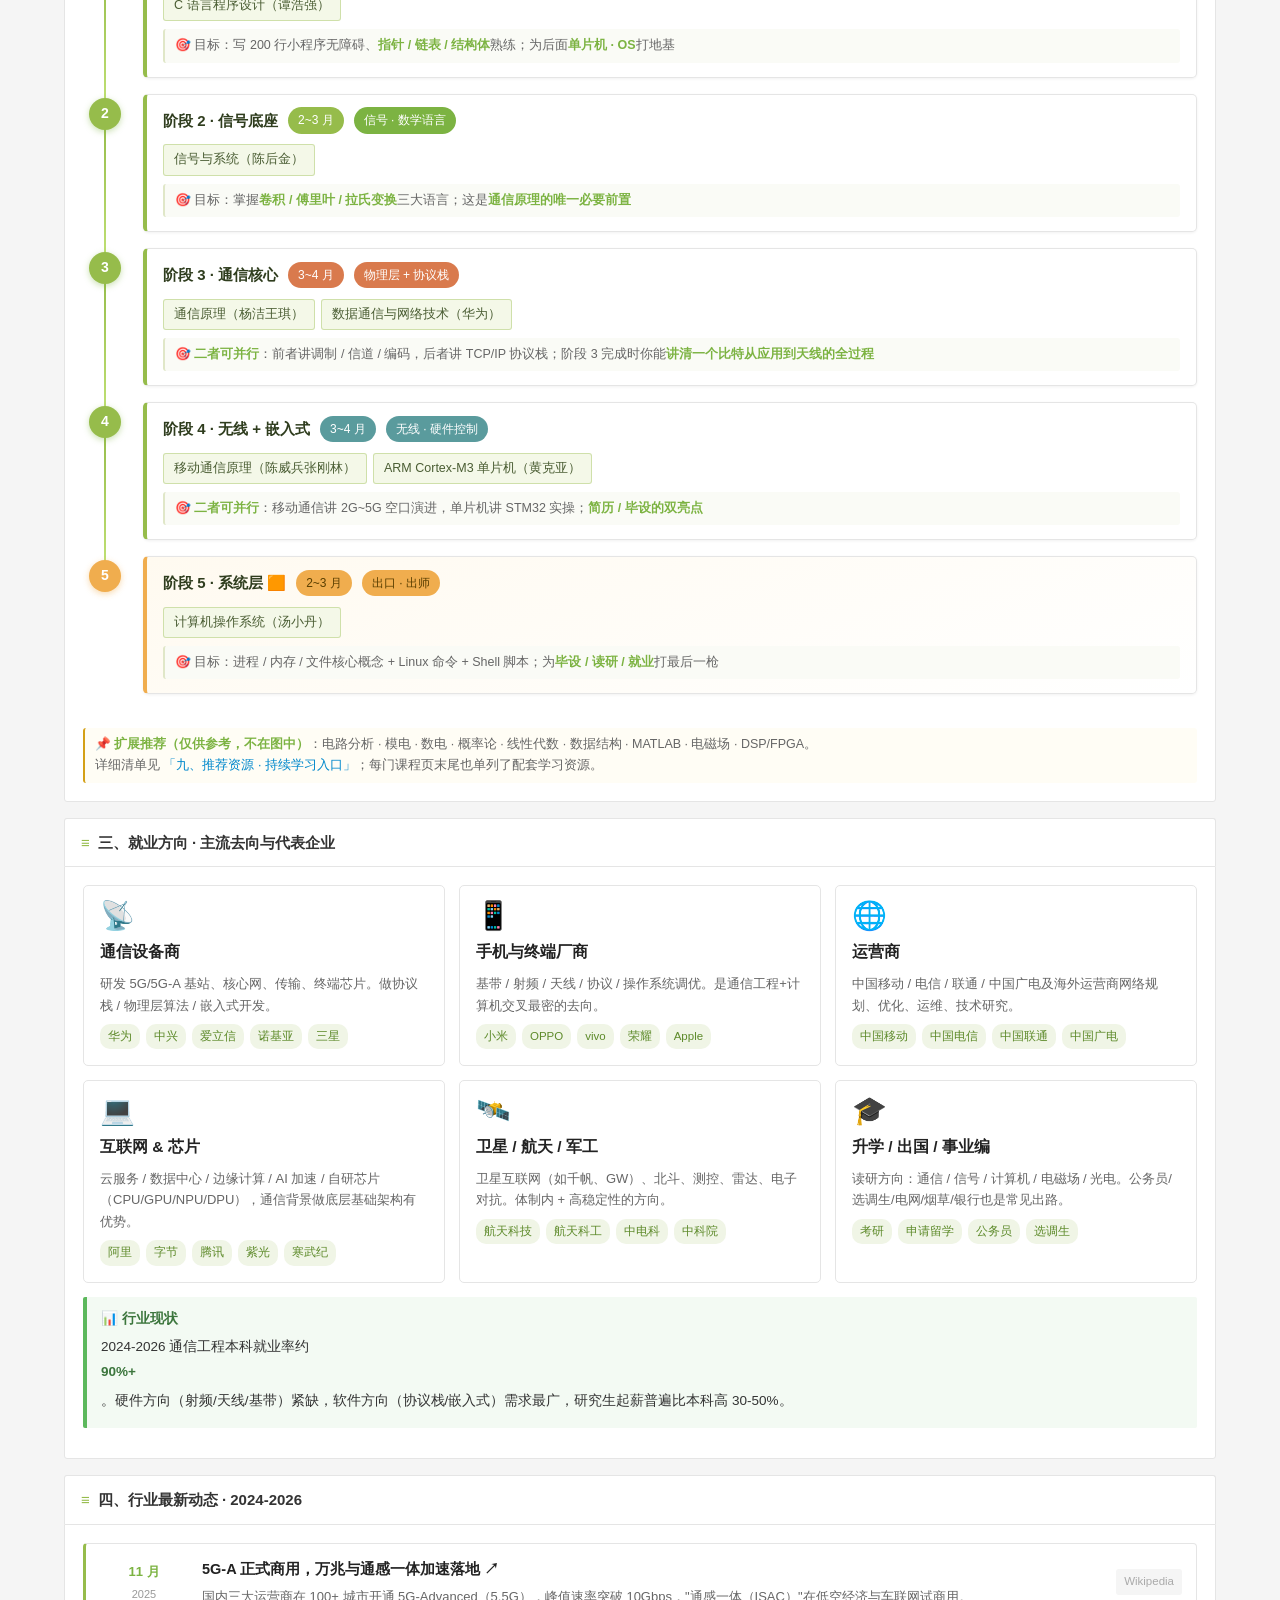
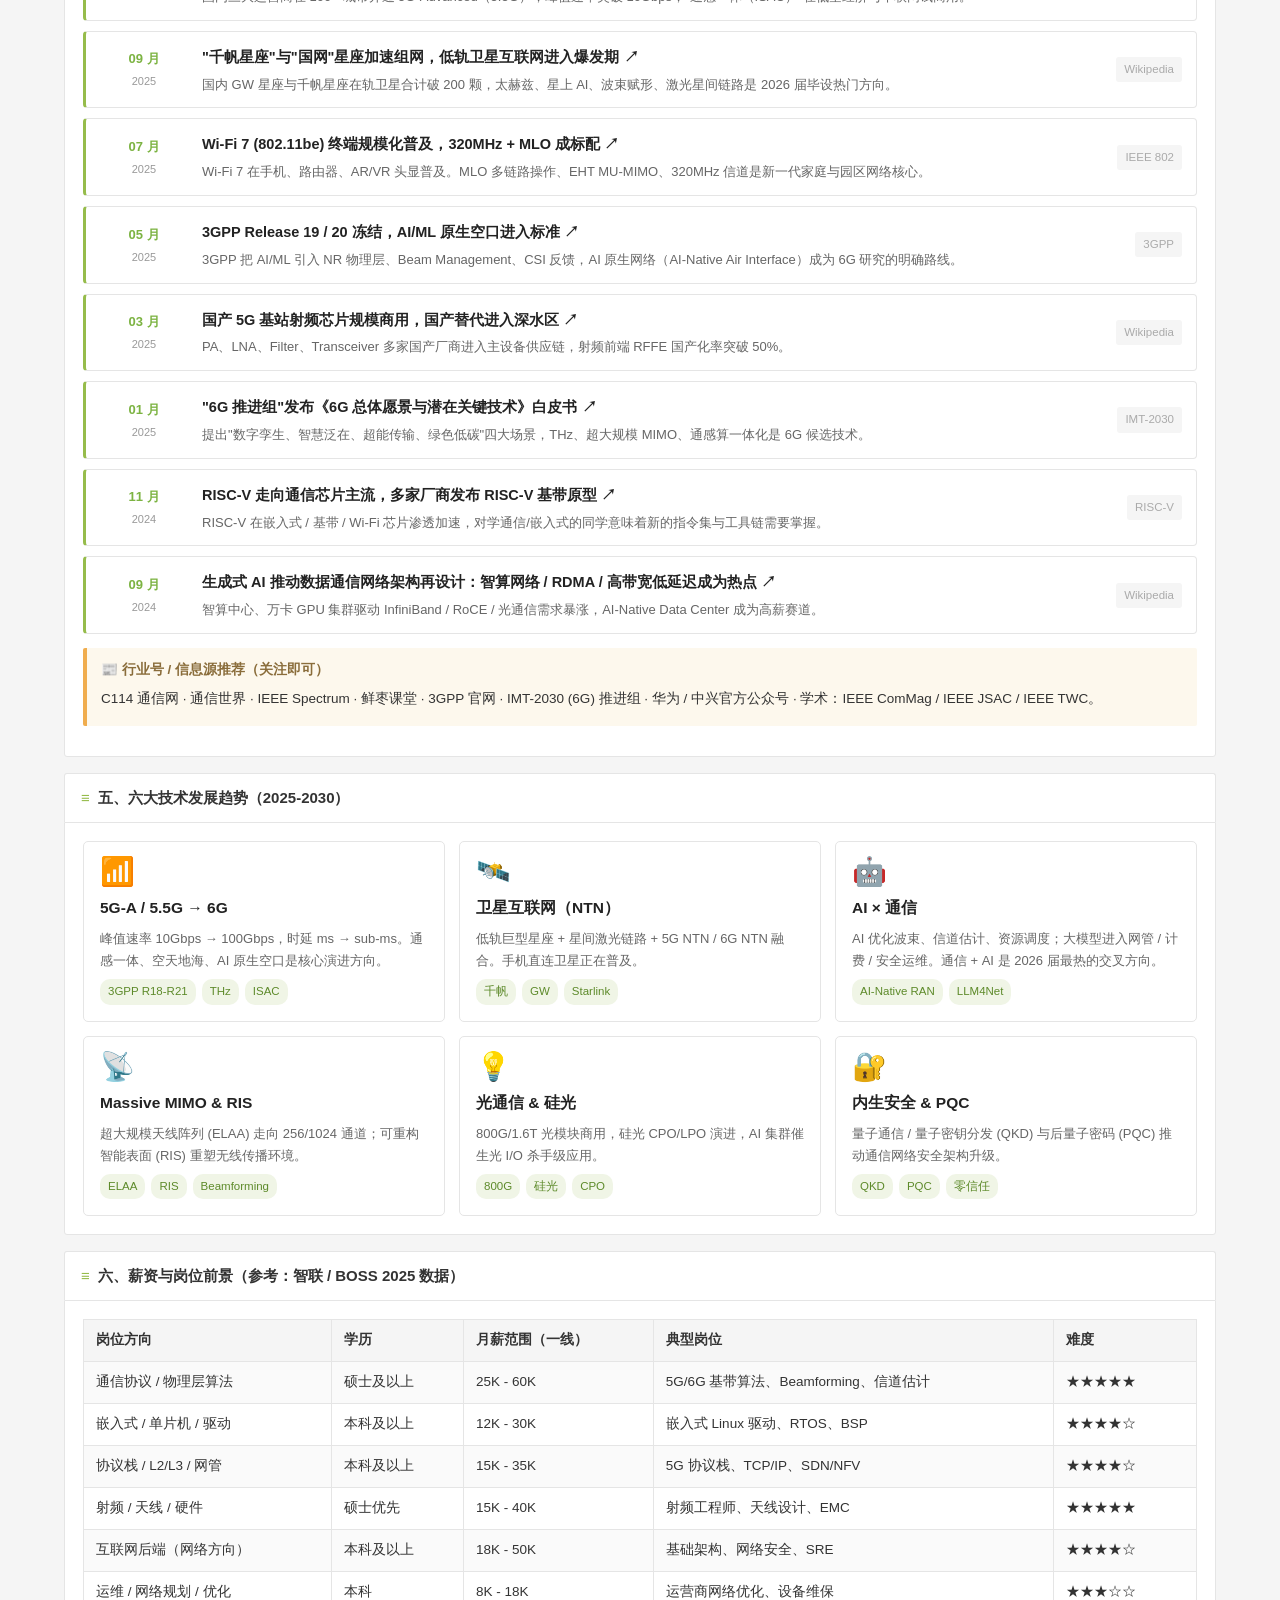
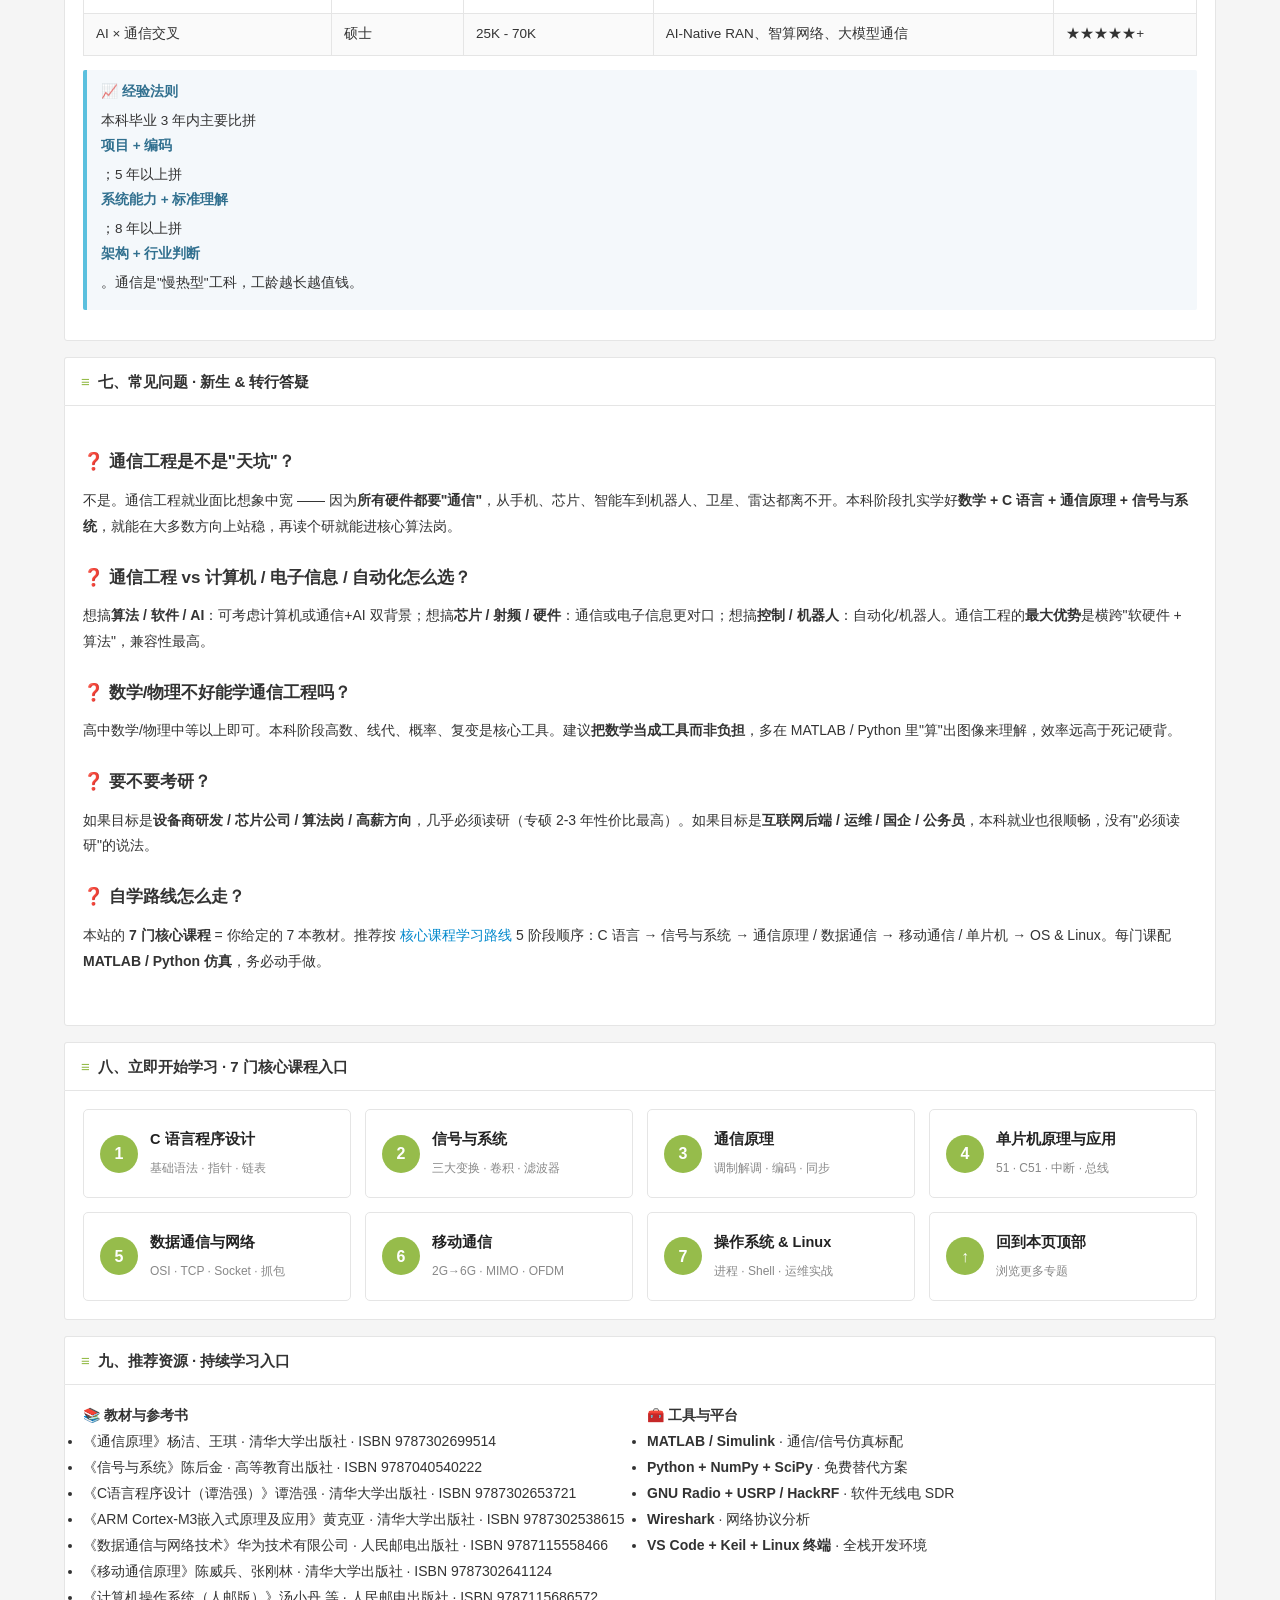
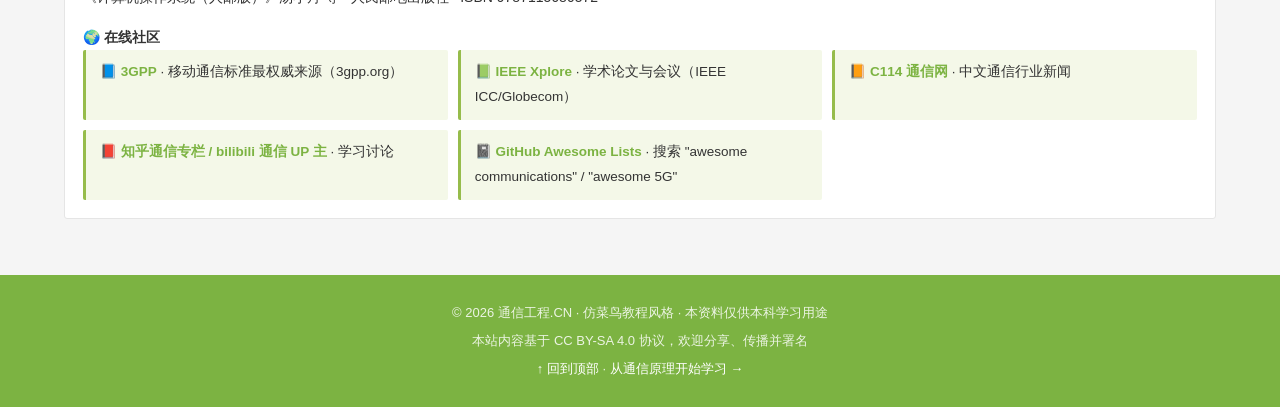
==== commit fb6422c4: "style: drop 专升本 wording from roadmap title and intro (general learning site)" ====
--- a/index.html
+++ b/index.html
@@ -146,12 +146,12 @@
     </div>
   </div>
 
-    <!-- ========== 二、学习路线（5 阶段 · 7 本书 · 专升本节奏） ========== -->
+    <!-- ========== 二、学习路线（5 阶段 · 7 本书） ========== -->
   <div class="section-block" id="four-year" style="margin-top:16px;">
-    <div class="section-header"><span class="icon">≡</span> 二、通信工程 · 核心课程学习路线（专升本 7 本书）</div>
+    <div class="section-header"><span class="icon">≡</span> 二、通信工程 · 核心课程学习路线（7 本书）</div>
     <div class="section-body">
       <p class="roadmap-intro">从 <strong>编程底座</strong> → <strong>信号底座</strong> → <strong>通信核心</strong> → <strong>无线 + 嵌入式</strong> → <strong>系统层</strong>，5 个阶段覆盖你给的 <strong>7 本指定教材</strong>。<strong>前序阶段是后序阶段的必要前置</strong>，箭头方向即学习方向。<br>
-      节奏：<strong>总时长 11~16 个月</strong>（专升本两年制，第 1 学期扫盲 + 通识，第 2~4 学期集中攻关本书，第 5 学期做毕设 / 就业 / 读研）。<br>
+      节奏：<strong>总时长 11~16 个月</strong>（按每周 10~15 小时计，半年到一年内可全部通关）。<br>
       <strong>📌 扩展推荐</strong>（电路、模数电、概率论、数据结构等）不在图中，详见 <a href="#resources">「九、推荐资源」</a>。</p>
 
       <div class="roadmap-v">
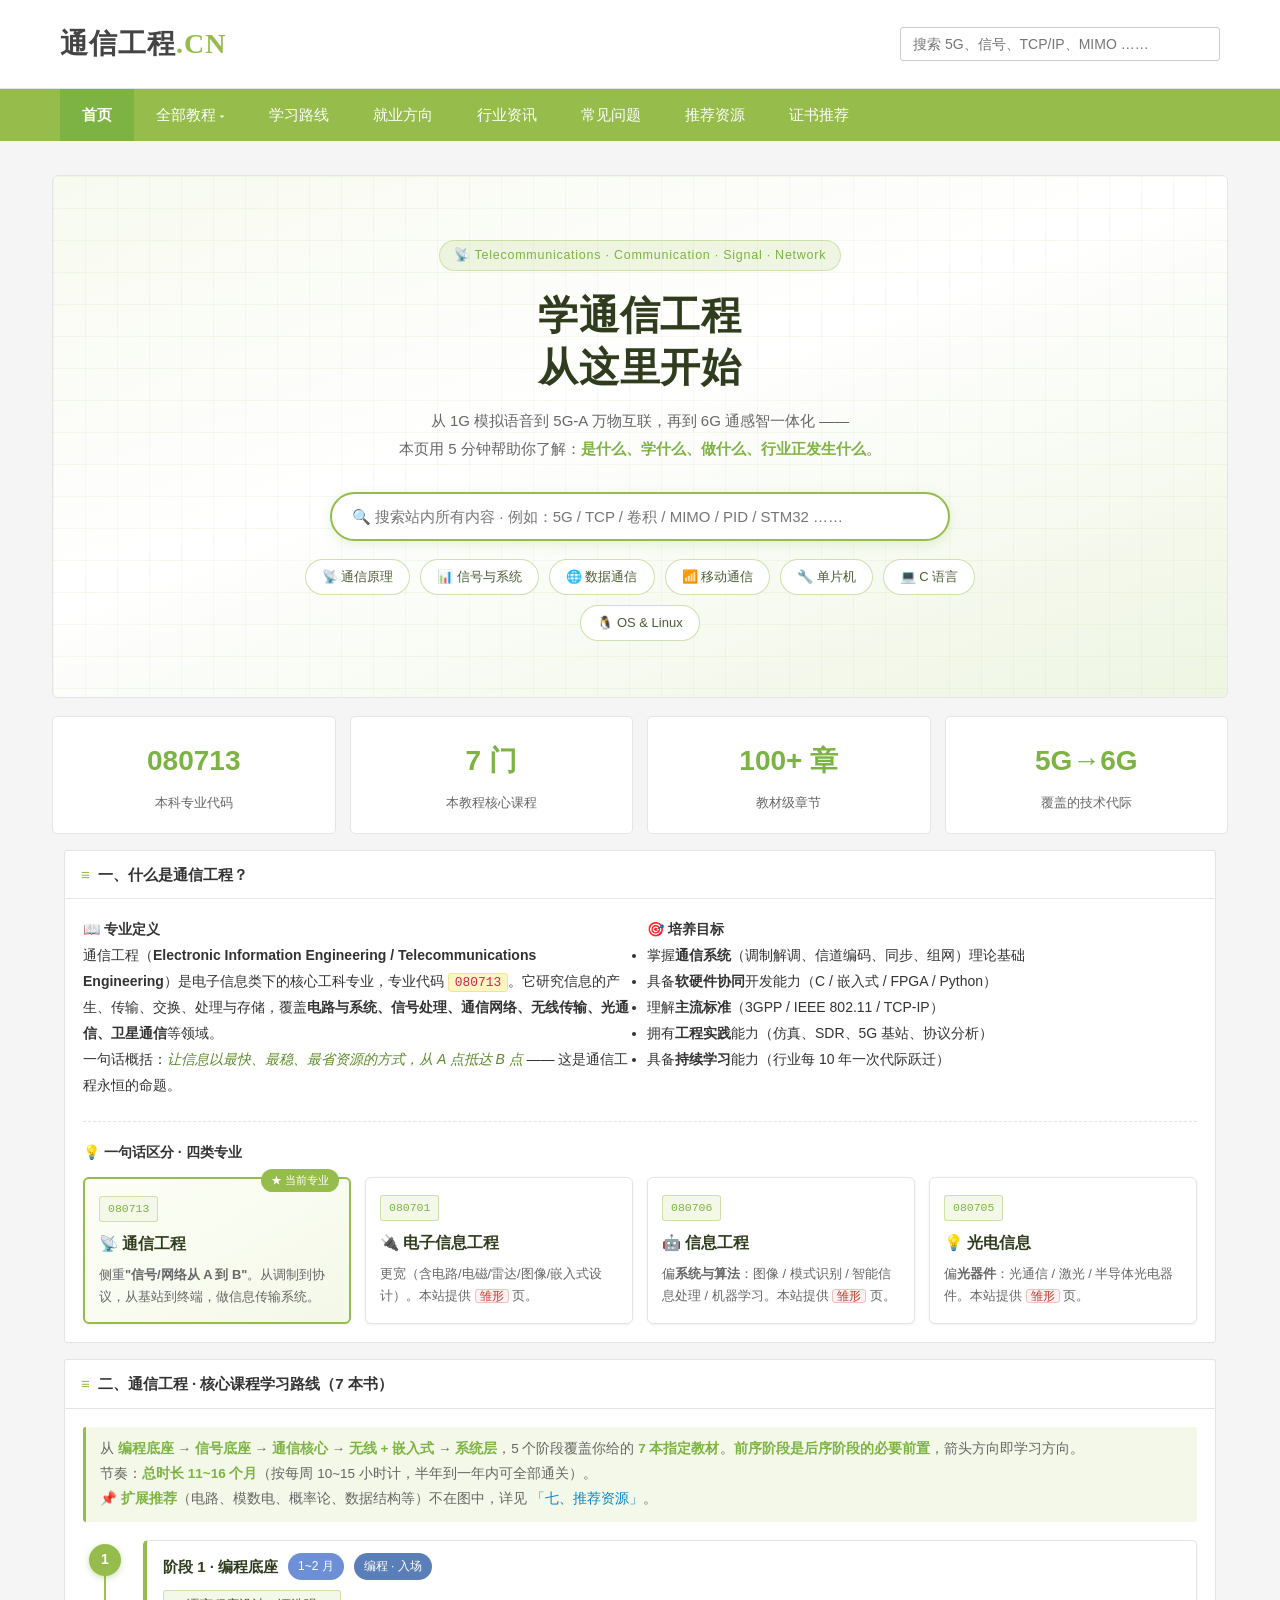
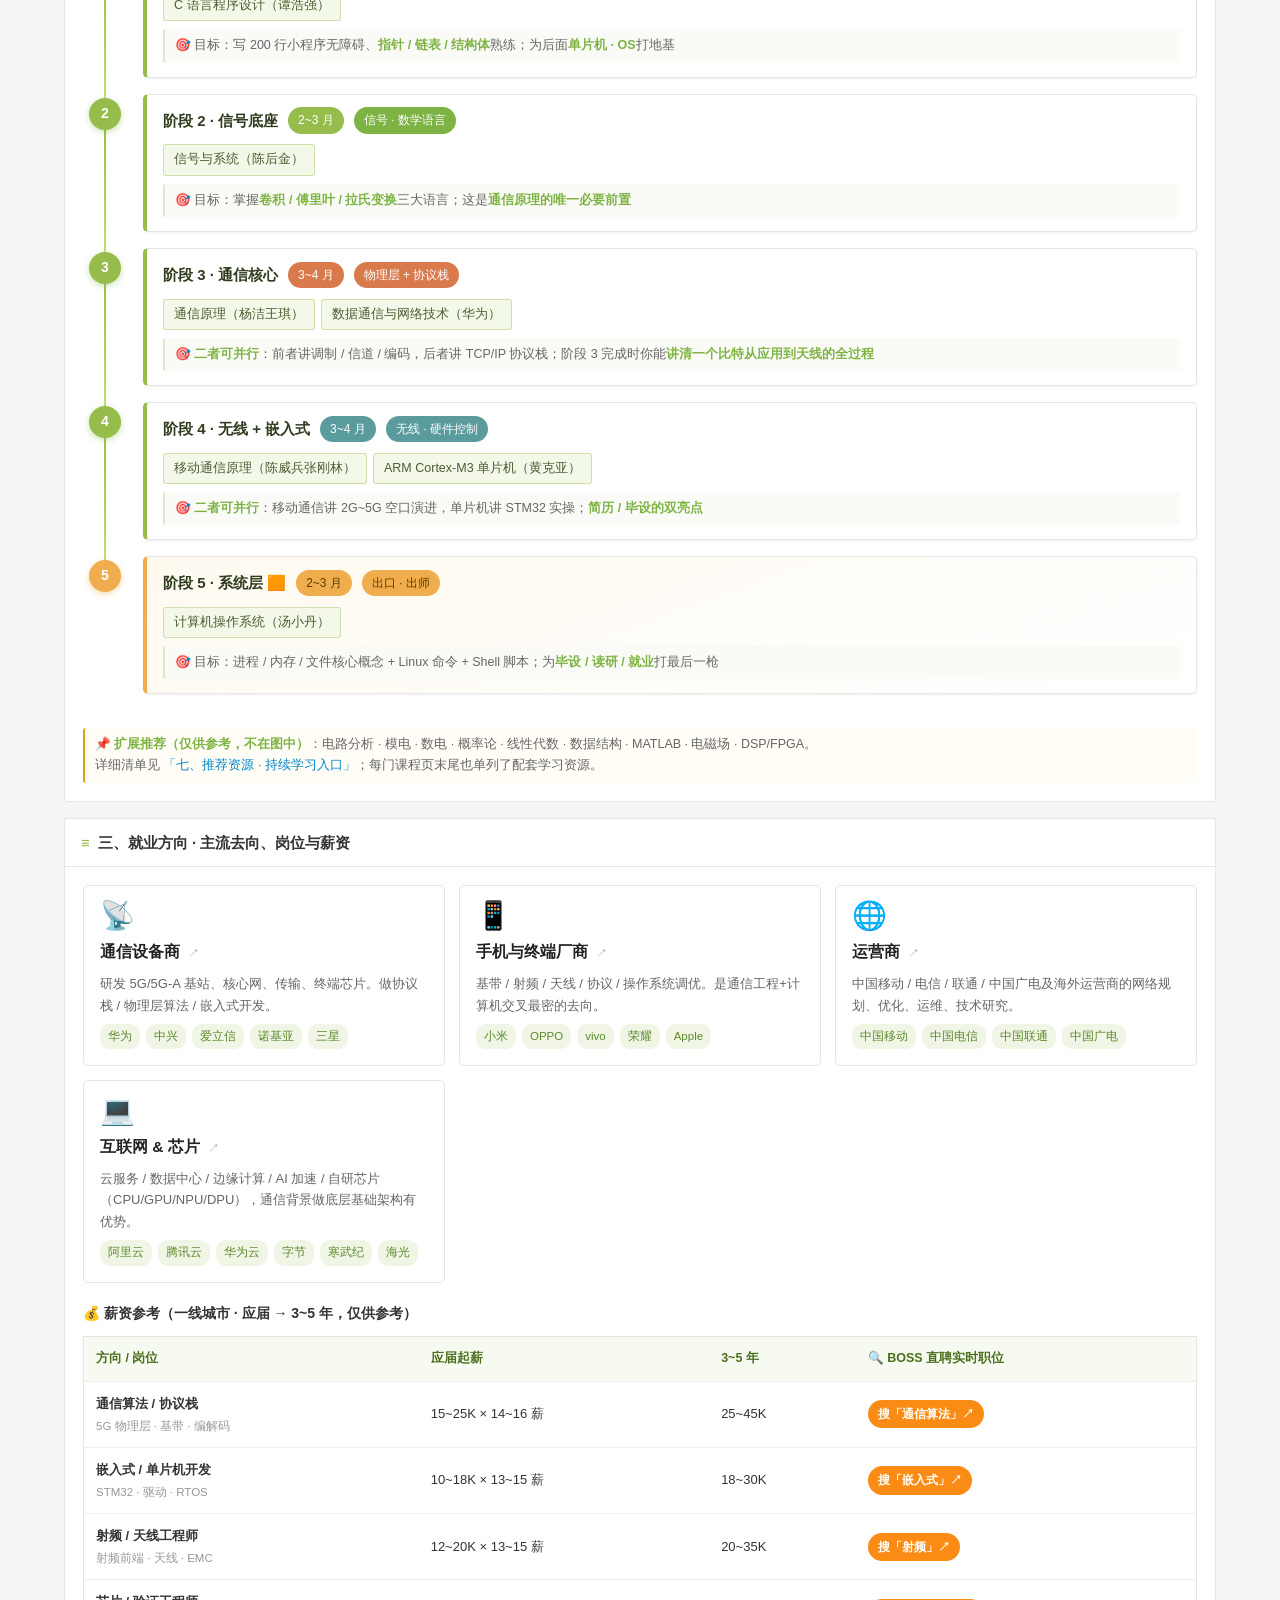
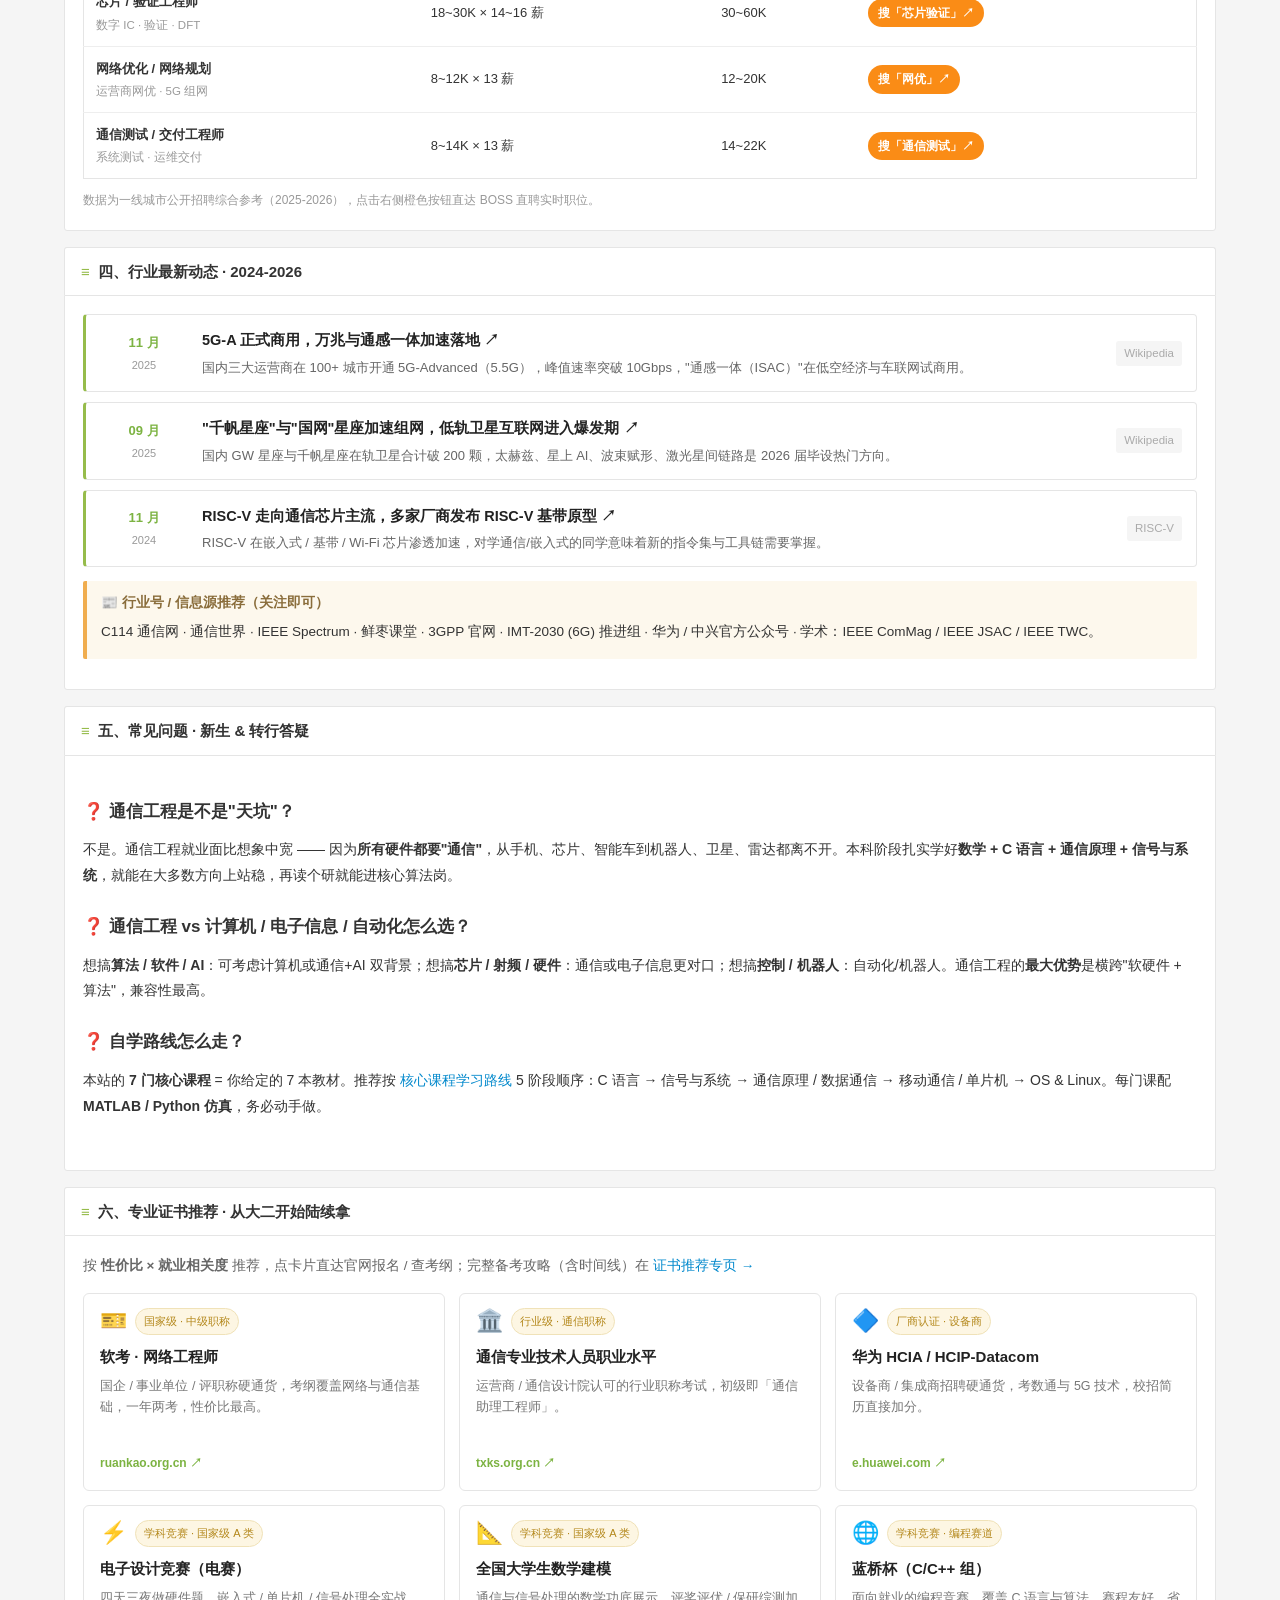
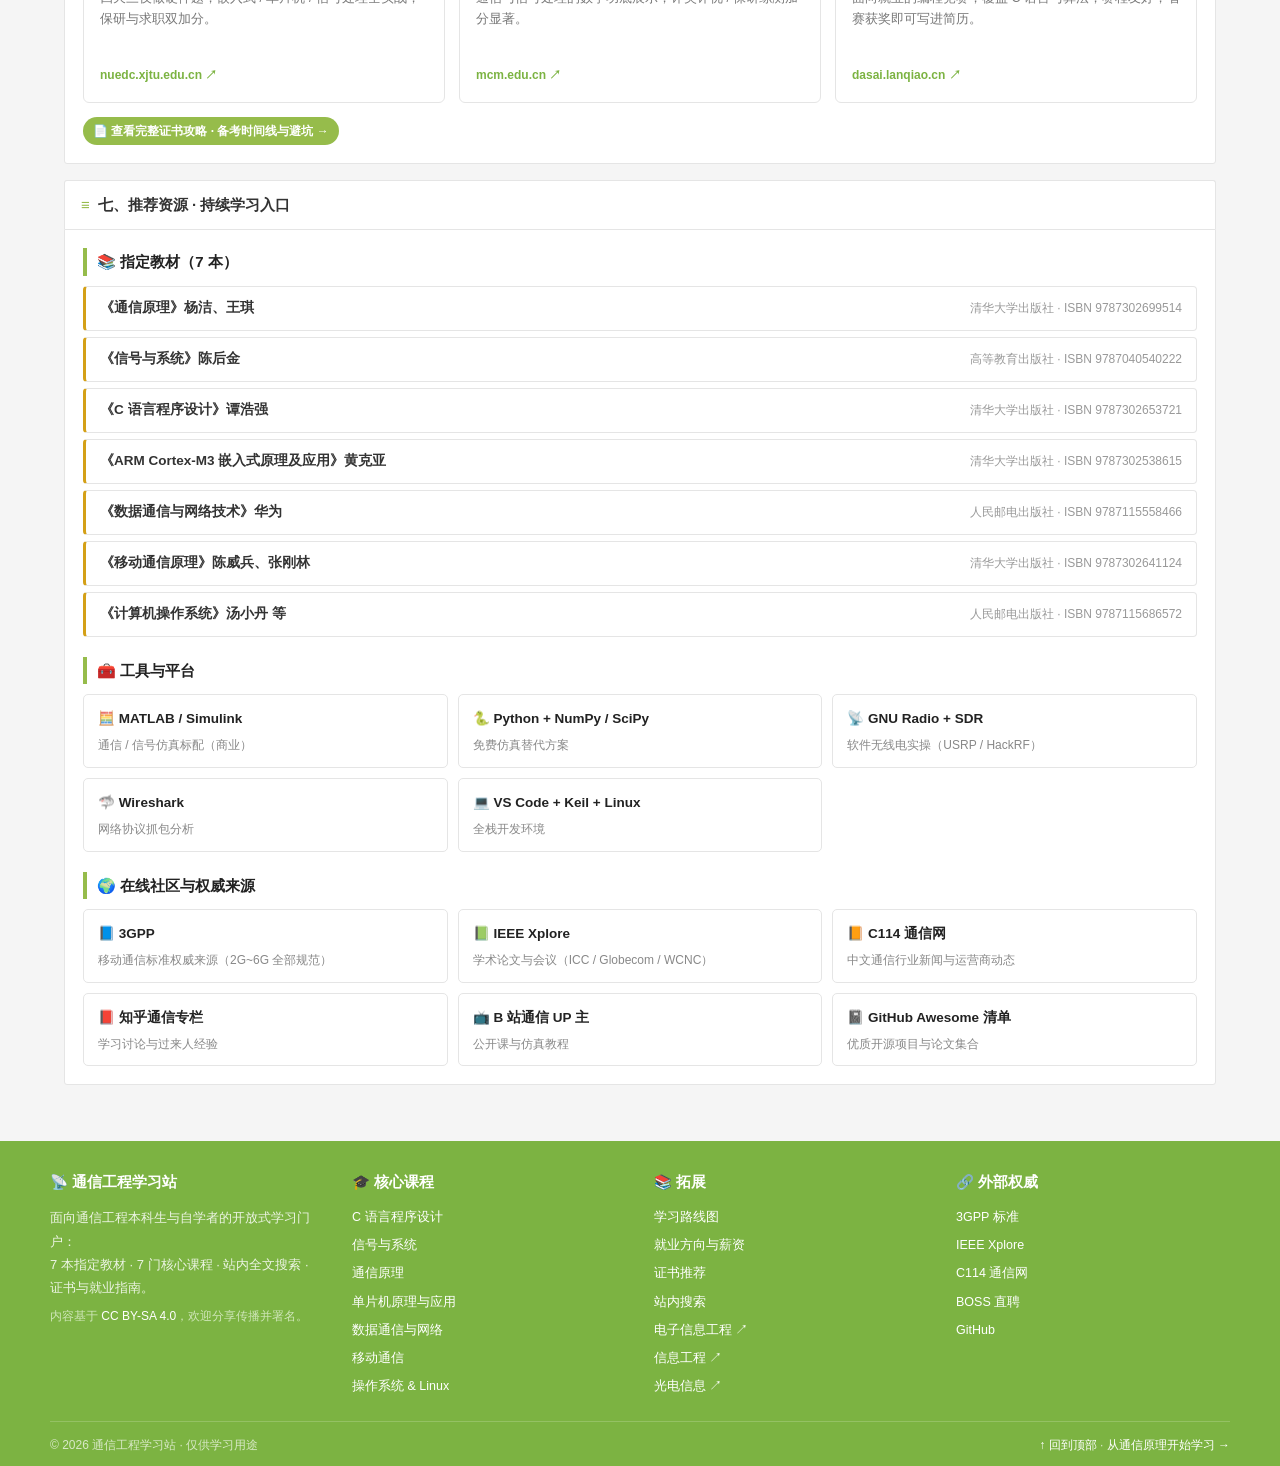
==== commit 6bdffc0f: "fix(home): renumber sections 一~七, show real cert cards on homepage, redesign resources layout, add s" ====
--- a/index.html
+++ b/index.html
@@ -42,8 +42,9 @@
     <a href="#four-year">学习路线</a>
     <a href="#career">就业方向</a>
     <a href="#news">行业资讯</a>
-    <a href="#trend">技术趋势</a>
     <a href="#faq">常见问题</a>
+    <a href="#resources">推荐资源</a>
+    <a href="certs.html">证书推荐</a>
   </div>
 </nav>
 
@@ -152,7 +153,7 @@
     <div class="section-body">
       <p class="roadmap-intro">从 <strong>编程底座</strong> → <strong>信号底座</strong> → <strong>通信核心</strong> → <strong>无线 + 嵌入式</strong> → <strong>系统层</strong>，5 个阶段覆盖你给的 <strong>7 本指定教材</strong>。<strong>前序阶段是后序阶段的必要前置</strong>，箭头方向即学习方向。<br>
       节奏：<strong>总时长 11~16 个月</strong>（按每周 10~15 小时计，半年到一年内可全部通关）。<br>
-      <strong>📌 扩展推荐</strong>（电路、模数电、概率论、数据结构等）不在图中，详见 <a href="#resources">「九、推荐资源」</a>。</p>
+      <strong>📌 扩展推荐</strong>（电路、模数电、概率论、数据结构等）不在图中，详见 <a href="#resources">「七、推荐资源」</a>。</p>
 
       <div class="roadmap-v">
 
@@ -242,68 +243,100 @@
 
       <div class="rv-note" style="margin-top:18px;border-left-color:#d4a017;background:#fffdf5;">
         <strong>📌 扩展推荐（仅供参考，不在图中）</strong>：电路分析 · 模电 · 数电 · 概率论 · 线性代数 · 数据结构 · MATLAB · 电磁场 · DSP/FPGA。<br>
-        详细清单见 <a href="#resources">「九、推荐资源 · 持续学习入口」</a>；每门课程页末尾也单列了配套学习资源。
-      </div>
-    </div>
-  </div>
-
-<!-- ========== 三、就业方向 ========== -->
+        详细清单见 <a href="#resources">「七、推荐资源 · 持续学习入口」</a>；每门课程页末尾也单列了配套学习资源。
+      </div>
+    </div>
+  </div>
+
+<!-- ========== 三、就业方向（含岗位+薪资） ========== -->
   <div class="section-block" id="career" style="margin-top:16px;">
-    <div class="section-header"><span class="icon">≡</span> 三、就业方向 · 主流去向与代表企业</div>
+    <div class="section-header"><span class="icon">≡</span> 三、就业方向 · 主流去向、岗位与薪资</div>
     <div class="section-body">
 
       <div class="home-grid-3">
-        <div class="field-card">
+        <a class="field-card" href="https://www.zhipin.com/job_detail/?query=%E5%8D%8E%E4%B8%BA%20%E9%80%9A%E4%BF%A1%E5%B7%A5%E7%A8%8B%E5%B8%88" target="_blank" rel="noopener noreferrer">
           <div class="fc-icon">📡</div>
-          <h4>通信设备商</h4>
+          <h4>通信设备商 <span class="ext-link">↗</span></h4>
           <p>研发 5G/5G-A 基站、核心网、传输、终端芯片。做协议栈 / 物理层算法 / 嵌入式开发。</p>
           <div class="fc-tags"><span>华为</span><span>中兴</span><span>爱立信</span><span>诺基亚</span><span>三星</span></div>
-        </div>
-
-        <div class="field-card">
+        </a>
+        <a class="field-card" href="https://www.zhipin.com/job_detail/?query=%E5%9F%BA%E5%B8%A6%20%E5%B0%84%E9%A2%91" target="_blank" rel="noopener noreferrer">
           <div class="fc-icon">📱</div>
-          <h4>手机与终端厂商</h4>
+          <h4>手机与终端厂商 <span class="ext-link">↗</span></h4>
           <p>基带 / 射频 / 天线 / 协议 / 操作系统调优。是通信工程+计算机交叉最密的去向。</p>
           <div class="fc-tags"><span>小米</span><span>OPPO</span><span>vivo</span><span>荣耀</span><span>Apple</span></div>
-        </div>
-
-        <div class="field-card">
+        </a>
+        <a class="field-card" href="https://www.zhipin.com/job_detail/?query=%E8%BF%90%E8%90%A5%E5%95%86%20%E7%BD%91%E7%BB%9C%E4%BC%98%E5%8C%96" target="_blank" rel="noopener noreferrer">
           <div class="fc-icon">🌐</div>
-          <h4>运营商</h4>
-          <p>中国移动 / 电信 / 联通 / 中国广电及海外运营商网络规划、优化、运维、技术研究。</p>
+          <h4>运营商 <span class="ext-link">↗</span></h4>
+          <p>中国移动 / 电信 / 联通 / 中国广电及海外运营商的网络规划、优化、运维、技术研究。</p>
           <div class="fc-tags"><span>中国移动</span><span>中国电信</span><span>中国联通</span><span>中国广电</span></div>
-        </div>
-
-        <div class="field-card">
+        </a>
+        <a class="field-card" href="https://www.zhipin.com/job_detail/?query=%E4%BA%91%E8%AE%A1%E7%AE%97%20%E8%87%AA%E7%A0%94%E8%8A%AF%E7%89%87" target="_blank" rel="noopener noreferrer">
           <div class="fc-icon">💻</div>
-          <h4>互联网 &amp; 芯片</h4>
+          <h4>互联网 &amp; 芯片 <span class="ext-link">↗</span></h4>
           <p>云服务 / 数据中心 / 边缘计算 / AI 加速 / 自研芯片（CPU/GPU/NPU/DPU），通信背景做底层基础架构有优势。</p>
-          <div class="fc-tags"><span>阿里</span><span>字节</span><span>腾讯</span><span>紫光</span><span>寒武纪</span></div>
-        </div>
-
-        <div class="field-card">
-          <div class="fc-icon">🛰️</div>
-          <h4>卫星 / 航天 / 军工</h4>
-          <p>卫星互联网（如千帆、GW）、北斗、测控、雷达、电子对抗。体制内 + 高稳定性的方向。</p>
-          <div class="fc-tags"><span>航天科技</span><span>航天科工</span><span>中电科</span><span>中科院</span></div>
-        </div>
-
-        <div class="field-card">
-          <div class="fc-icon">🎓</div>
-          <h4>升学 / 出国 / 事业编</h4>
-          <p>读研方向：通信 / 信号 / 计算机 / 电磁场 / 光电。公务员/选调生/电网/烟草/银行也是常见出路。</p>
-          <div class="fc-tags"><span>考研</span><span>申请留学</span><span>公务员</span><span>选调生</span></div>
-        </div>
-      </div>
-
-      <div class="alert alert-success" style="margin-top:14px;">
-        <strong>📊 行业现状</strong>
-        <p>2024-2026 通信工程本科就业率约 <strong>90%+</strong>。硬件方向（射频/天线/基带）紧缺，软件方向（协议栈/嵌入式）需求最广，研究生起薪普遍比本科高 30-50%。</p>
-      </div>
-
-    </div>
-  </div>
-
+          <div class="fc-tags"><span>阿里云</span><span>腾讯云</span><span>华为云</span><span>字节</span><span>寒武纪</span><span>海光</span></div>
+        </a>
+      </div>
+
+      <div class="salary-block" style="margin-top:18px;">
+        <h4 style="margin:0 0 10px;">💰 薪资参考（一线城市 · 应届 → 3~5 年，仅供参考）</h4>
+        <div style="overflow-x:auto;">
+          <table class="salary-table">
+            <thead>
+              <tr>
+                <th>方向 / 岗位</th>
+                <th>应届起薪</th>
+                <th>3~5 年</th>
+                <th>🔍 BOSS 直聘实时职位</th>
+              </tr>
+            </thead>
+            <tbody>
+              <tr>
+                <td><strong>通信算法 / 协议栈</strong><span class="job-sub">5G 物理层 · 基带 · 编解码</span></td>
+                <td>15~25K × 14~16 薪</td>
+                <td>25~45K</td>
+                <td><a class="ext" href="https://www.zhipin.com/job_detail/?query=%E9%80%9A%E4%BF%A1%E7%AE%97%E6%B3%95%E5%B7%A5%E7%A8%8B%E5%B8%88" target="_blank" rel="noopener noreferrer">搜「通信算法」↗</a></td>
+              </tr>
+              <tr>
+                <td><strong>嵌入式 / 单片机开发</strong><span class="job-sub">STM32 · 驱动 · RTOS</span></td>
+                <td>10~18K × 13~15 薪</td>
+                <td>18~30K</td>
+                <td><a class="ext" href="https://www.zhipin.com/job_detail/?query=%E5%B5%8C%E5%85%A5%E5%BC%8F%E5%BC%80%E5%8F%91" target="_blank" rel="noopener noreferrer">搜「嵌入式」↗</a></td>
+              </tr>
+              <tr>
+                <td><strong>射频 / 天线工程师</strong><span class="job-sub">射频前端 · 天线 · EMC</span></td>
+                <td>12~20K × 13~15 薪</td>
+                <td>20~35K</td>
+                <td><a class="ext" href="https://www.zhipin.com/job_detail/?query=%E5%B0%84%E9%A2%91%E5%B7%A5%E7%A8%8B%E5%B8%88" target="_blank" rel="noopener noreferrer">搜「射频」↗</a></td>
+              </tr>
+              <tr>
+                <td><strong>芯片 / 验证工程师</strong><span class="job-sub">数字 IC · 验证 · DFT</span></td>
+                <td>18~30K × 14~16 薪</td>
+                <td>30~60K</td>
+                <td><a class="ext" href="https://www.zhipin.com/job_detail/?query=%E8%8A%AF%E7%89%87%20%E9%AA%8C%E8%AF%81%E5%B7%A5%E7%A8%8B%E5%B8%88" target="_blank" rel="noopener noreferrer">搜「芯片验证」↗</a></td>
+              </tr>
+              <tr>
+                <td><strong>网络优化 / 网络规划</strong><span class="job-sub">运营商网优 · 5G 组网</span></td>
+                <td>8~12K × 13 薪</td>
+                <td>12~20K</td>
+                <td><a class="ext" href="https://www.zhipin.com/job_detail/?query=%E7%BD%91%E7%BB%9C%E4%BC%98%E5%8C%96%E5%B7%A5%E7%A8%8B%E5%B8%88" target="_blank" rel="noopener noreferrer">搜「网优」↗</a></td>
+              </tr>
+              <tr>
+                <td><strong>通信测试 / 交付工程师</strong><span class="job-sub">系统测试 · 运维交付</span></td>
+                <td>8~14K × 13 薪</td>
+                <td>14~22K</td>
+                <td><a class="ext" href="https://www.zhipin.com/job_detail/?query=%E9%80%9A%E4%BF%A1%E6%B5%8B%E8%AF%95%E5%B7%A5%E7%A8%8B%E5%B8%88" target="_blank" rel="noopener noreferrer">搜「通信测试」↗</a></td>
+              </tr>
+            </tbody>
+          </table>
+        </div>
+        <p class="salary-note">数据为一线城市公开招聘综合参考（2025-2026），点击右侧橙色按钮直达 BOSS 直聘实时职位。</p>
+      </div>
+
+    </div>
+  </div>
   <!-- ========== 四、行业最新动态（每条点击 → 外部原文） ========== -->
   <div class="section-block" id="news" style="margin-top:16px;">
     <div class="section-header"><span class="icon">≡</span> 四、行业最新动态 · 2024-2026</div>
@@ -329,41 +362,9 @@
           <div class="news-source">Wikipedia</div>
         </a>
 
-        <a class="news-item" href="https://en.wikipedia.org/wiki/IEEE_802.11be" target="_blank" rel="noopener noreferrer">
-          <div class="news-date">07 月<span>2025</span></div>
-          <div>
-            <div class="news-title">Wi-Fi 7 (802.11be) 终端规模化普及，320MHz + MLO 成标配 ↗</div>
-            <div class="news-desc">Wi-Fi 7 在手机、路由器、AR/VR 头显普及。MLO 多链路操作、EHT MU-MIMO、320MHz 信道是新一代家庭与园区网络核心。</div>
-          </div>
-          <div class="news-source">IEEE 802</div>
-        </a>
-
-        <a class="news-item" href="https://www.3gpp.org/specifications" target="_blank" rel="noopener noreferrer">
-          <div class="news-date">05 月<span>2025</span></div>
-          <div>
-            <div class="news-title">3GPP Release 19 / 20 冻结，AI/ML 原生空口进入标准 ↗</div>
-            <div class="news-desc">3GPP 把 AI/ML 引入 NR 物理层、Beam Management、CSI 反馈，AI 原生网络（AI-Native Air Interface）成为 6G 研究的明确路线。</div>
-          </div>
-          <div class="news-source">3GPP</div>
-        </a>
-
-        <a class="news-item" href="https://en.wikipedia.org/wiki/Radio-frequency_front_end" target="_blank" rel="noopener noreferrer">
-          <div class="news-date">03 月<span>2025</span></div>
-          <div>
-            <div class="news-title">国产 5G 基站射频芯片规模商用，国产替代进入深水区 ↗</div>
-            <div class="news-desc">PA、LNA、Filter、Transceiver 多家国产厂商进入主设备供应链，射频前端 RFFE 国产化率突破 50%。</div>
-          </div>
-          <div class="news-source">Wikipedia</div>
-        </a>
-
-        <a class="news-item" href="http://www.imt2030.org.cn" target="_blank" rel="noopener noreferrer">
-          <div class="news-date">01 月<span>2025</span></div>
-          <div>
-            <div class="news-title">"6G 推进组"发布《6G 总体愿景与潜在关键技术》白皮书 ↗</div>
-            <div class="news-desc">提出"数字孪生、智慧泛在、超能传输、绿色低碳"四大场景，THz、超大规模 MIMO、通感算一体化是 6G 候选技术。</div>
-          </div>
-          <div class="news-source">IMT-2030</div>
-        </a>
+
+
+
 
         <a class="news-item" href="https://riscv.org/about/" target="_blank" rel="noopener noreferrer">
           <div class="news-date">11 月<span>2024</span></div>
@@ -374,14 +375,6 @@
           <div class="news-source">RISC-V</div>
         </a>
 
-        <a class="news-item" href="https://en.wikipedia.org/wiki/Network_functions_virtualization" target="_blank" rel="noopener noreferrer">
-          <div class="news-date">09 月<span>2024</span></div>
-          <div>
-            <div class="news-title">生成式 AI 推动数据通信网络架构再设计：智算网络 / RDMA / 高带宽低延迟成为热点 ↗</div>
-            <div class="news-desc">智算中心、万卡 GPU 集群驱动 InfiniBand / RoCE / 光通信需求暴涨，AI-Native Data Center 成为高薪赛道。</div>
-          </div>
-          <div class="news-source">Wikipedia</div>
-        </a>
 
       </div>
 
@@ -393,130 +386,11 @@
     </div>
   </div>
 
-  <!-- ========== 五、技术发展趋势 ========== -->
-  <div class="section-block" id="trend" style="margin-top:16px;">
-    <div class="section-header"><span class="icon">≡</span> 五、六大技术发展趋势（2025-2030）</div>
-    <div class="section-body">
-
-      <div class="home-grid-3">
-        <div class="field-card">
-          <div class="fc-icon">📶</div>
-          <h4>5G-A / 5.5G → 6G</h4>
-          <p>峰值速率 10Gbps → 100Gbps，时延 ms → sub-ms。通感一体、空天地海、AI 原生空口是核心演进方向。</p>
-          <div class="fc-tags"><span>3GPP R18-R21</span><span>THz</span><span>ISAC</span></div>
-        </div>
-
-        <div class="field-card">
-          <div class="fc-icon">🛰️</div>
-          <h4>卫星互联网（NTN）</h4>
-          <p>低轨巨型星座 + 星间激光链路 + 5G NTN / 6G NTN 融合。手机直连卫星正在普及。</p>
-          <div class="fc-tags"><span>千帆</span><span>GW</span><span>Starlink</span></div>
-        </div>
-
-        <div class="field-card">
-          <div class="fc-icon">🤖</div>
-          <h4>AI × 通信</h4>
-          <p>AI 优化波束、信道估计、资源调度；大模型进入网管 / 计费 / 安全运维。通信 + AI 是 2026 届最热的交叉方向。</p>
-          <div class="fc-tags"><span>AI-Native RAN</span><span>LLM4Net</span></div>
-        </div>
-
-        <div class="field-card">
-          <div class="fc-icon">📡</div>
-          <h4>Massive MIMO &amp; RIS</h4>
-          <p>超大规模天线阵列 (ELAA) 走向 256/1024 通道；可重构智能表面 (RIS) 重塑无线传播环境。</p>
-          <div class="fc-tags"><span>ELAA</span><span>RIS</span><span>Beamforming</span></div>
-        </div>
-
-        <div class="field-card">
-          <div class="fc-icon">💡</div>
-          <h4>光通信 &amp; 硅光</h4>
-          <p>800G/1.6T 光模块商用，硅光 CPO/LPO 演进，AI 集群催生光 I/O 杀手级应用。</p>
-          <div class="fc-tags"><span>800G</span><span>硅光</span><span>CPO</span></div>
-        </div>
-
-        <div class="field-card">
-          <div class="fc-icon">🔐</div>
-          <h4>内生安全 &amp; PQC</h4>
-          <p>量子通信 / 量子密钥分发 (QKD) 与后量子密码 (PQC) 推动通信网络安全架构升级。</p>
-          <div class="fc-tags"><span>QKD</span><span>PQC</span><span>零信任</span></div>
-        </div>
-      </div>
-
-    </div>
-  </div>
-
-  <!-- ========== 六、薪资与前景 ========== -->
-  <div class="section-block" id="salary" style="margin-top:16px;">
-    <div class="section-header"><span class="icon">≡</span> 六、薪资与岗位前景（参考：智联 / BOSS 2025 数据）</div>
-    <div class="section-body">
-      <table class="kb-table">
-        <tr>
-          <th>岗位方向</th>
-          <th>学历</th>
-          <th>月薪范围（一线）</th>
-          <th>典型岗位</th>
-          <th>难度</th>
-        </tr>
-        <tr>
-          <td>通信协议 / 物理层算法</td>
-          <td>硕士及以上</td>
-          <td>25K - 60K</td>
-          <td>5G/6G 基带算法、Beamforming、信道估计</td>
-          <td>★★★★★</td>
-        </tr>
-        <tr>
-          <td>嵌入式 / 单片机 / 驱动</td>
-          <td>本科及以上</td>
-          <td>12K - 30K</td>
-          <td>嵌入式 Linux 驱动、RTOS、BSP</td>
-          <td>★★★★☆</td>
-        </tr>
-        <tr>
-          <td>协议栈 / L2/L3 / 网管</td>
-          <td>本科及以上</td>
-          <td>15K - 35K</td>
-          <td>5G 协议栈、TCP/IP、SDN/NFV</td>
-          <td>★★★★☆</td>
-        </tr>
-        <tr>
-          <td>射频 / 天线 / 硬件</td>
-          <td>硕士优先</td>
-          <td>15K - 40K</td>
-          <td>射频工程师、天线设计、EMC</td>
-          <td>★★★★★</td>
-        </tr>
-        <tr>
-          <td>互联网后端（网络方向）</td>
-          <td>本科及以上</td>
-          <td>18K - 50K</td>
-          <td>基础架构、网络安全、SRE</td>
-          <td>★★★★☆</td>
-        </tr>
-        <tr>
-          <td>运维 / 网络规划 / 优化</td>
-          <td>本科</td>
-          <td>8K - 18K</td>
-          <td>运营商网络优化、设备维保</td>
-          <td>★★★☆☆</td>
-        </tr>
-        <tr>
-          <td>AI × 通信交叉</td>
-          <td>硕士</td>
-          <td>25K - 70K</td>
-          <td>AI-Native RAN、智算网络、大模型通信</td>
-          <td>★★★★★+</td>
-        </tr>
-      </table>
-      <div class="alert alert-info" style="margin-top:14px;">
-        <strong>📈 经验法则</strong>
-        <p>本科毕业 3 年内主要比拼 <strong>项目 + 编码</strong>；5 年以上拼 <strong>系统能力 + 标准理解</strong>；8 年以上拼 <strong>架构 + 行业判断</strong>。通信是"慢热型"工科，工龄越长越值钱。</p>
-      </div>
-    </div>
-  </div>
-
-  <!-- ========== 七、常见问题 ========== -->
+  
+  
+  <!-- ========== 五、常见问题 ========== -->
   <div class="section-block" id="faq" style="margin-top:16px;">
-    <div class="section-header"><span class="icon">≡</span> 七、常见问题 · 新生 &amp; 转行答疑</div>
+    <div class="section-header"><span class="icon">≡</span> 五、常见问题 · 新生 &amp; 转行答疑</div>
     <div class="section-body">
       <div class="section">
         <h3>❓ 通信工程是不是"天坑"？</h3>
@@ -525,108 +399,183 @@
         <h3>❓ 通信工程 vs 计算机 / 电子信息 / 自动化怎么选？</h3>
         <p>想搞<strong>算法 / 软件 / AI</strong>：可考虑计算机或通信+AI 双背景；想搞<strong>芯片 / 射频 / 硬件</strong>：通信或电子信息更对口；想搞<strong>控制 / 机器人</strong>：自动化/机器人。通信工程的<strong>最大优势</strong>是横跨"软硬件 + 算法"，兼容性最高。</p>
 
-        <h3>❓ 数学/物理不好能学通信工程吗？</h3>
-        <p>高中数学/物理中等以上即可。本科阶段高数、线代、概率、复变是核心工具。建议<strong>把数学当成工具而非负担</strong>，多在 MATLAB / Python 里"算"出图像来理解，效率远高于死记硬背。</p>
-
-        <h3>❓ 要不要考研？</h3>
-        <p>如果目标是<strong>设备商研发 / 芯片公司 / 算法岗 / 高薪方向</strong>，几乎必须读研（专硕 2-3 年性价比最高）。如果目标是<strong>互联网后端 / 运维 / 国企 / 公务员</strong>，本科就业也很顺畅，没有"必须读研"的说法。</p>
-
         <h3>❓ 自学路线怎么走？</h3>
         <p>本站的 <strong>7 门核心课程</strong> = 你给定的 7 本教材。推荐按 <a href="#four-year">核心课程学习路线</a> 5 阶段顺序：C 语言 → 信号与系统 → 通信原理 / 数据通信 → 移动通信 / 单片机 → OS &amp; Linux。每门课配 <strong>MATLAB / Python 仿真</strong>，务必动手做。</p>
       </div>
     </div>
   </div>
 
-  <!-- ========== 八、7 门课程快速入口 ========== -->
+  <!-- ========== 六、专业证书推荐（首页直出证书卡） ========== -->
   <div class="section-block" id="start" style="margin-top:16px;">
-    <div class="section-header"><span class="icon">≡</span> 八、立即开始学习 · 7 门核心课程入口</div>
-    <div class="section-body">
-
-      <div class="start-grid">
-        <a class="start-card" href="c-programming.html">
-          <div class="sc-num">1</div>
-          <div class="sc-body"><strong>C 语言程序设计</strong><span>基础语法 · 指针 · 链表</span></div>
-        </a>
-        <a class="start-card" href="signal-system.html">
-          <div class="sc-num">2</div>
-          <div class="sc-body"><strong>信号与系统</strong><span>三大变换 · 卷积 · 滤波器</span></div>
-        </a>
-        <a class="start-card" href="comm-principle.html">
-          <div class="sc-num">3</div>
-          <div class="sc-body"><strong>通信原理</strong><span>调制解调 · 编码 · 同步</span></div>
-        </a>
-        <a class="start-card" href="mcu.html">
-          <div class="sc-num">4</div>
-          <div class="sc-body"><strong>单片机原理与应用</strong><span>51 · C51 · 中断 · 总线</span></div>
-        </a>
-        <a class="start-card" href="data-network.html">
-          <div class="sc-num">5</div>
-          <div class="sc-body"><strong>数据通信与网络</strong><span>OSI · TCP · Socket · 抓包</span></div>
-        </a>
-        <a class="start-card" href="mobile-comm.html">
-          <div class="sc-num">6</div>
-          <div class="sc-body"><strong>移动通信</strong><span>2G→6G · MIMO · OFDM</span></div>
-        </a>
-        <a class="start-card" href="os-linux.html">
-          <div class="sc-num">7</div>
-          <div class="sc-body"><strong>操作系统 &amp; Linux</strong><span>进程 · Shell · 运维实战</span></div>
-        </a>
-        <a class="start-card" href="#top" onclick="window.scrollTo({top:0,behavior:'smooth'});return false;" style="cursor:pointer;">
-          <div class="sc-num">↑</div>
-          <div class="sc-body"><strong>回到本页顶部</strong><span>浏览更多专题</span></div>
-        </a>
-      </div>
-
-    </div>
-  </div>
-
-  <!-- ========== 九、推荐资源 ========== -->
+    <div class="section-header"><span class="icon">≡</span> 六、专业证书推荐 · 从大二开始陆续拿</div>
+    <div class="section-body">
+
+      <p class="cert-intro">按 <strong>性价比 × 就业相关度</strong> 推荐，点卡片直达官网报名 / 查考纲；完整备考攻略（含时间线）在 <a href="certs.html">证书推荐专页 →</a></p>
+
+      <div class="cert-grid">
+
+        <a class="cert-card" href="https://www.ruankao.org.cn/" target="_blank" rel="noopener noreferrer">
+          <div class="cc-head">
+            <span class="cc-ico">🎫</span>
+            <span class="cc-level">国家级 · 中级职称</span>
+          </div>
+          <strong class="cc-name">软考 · 网络工程师</strong>
+          <p class="cc-desc">国企 / 事业单位 / 评职称硬通货，考纲覆盖网络与通信基础，一年两考，性价比最高。</p>
+          <span class="cc-link">ruankao.org.cn ↗</span>
+        </a>
+
+        <a class="cert-card" href="https://www.txks.org.cn/" target="_blank" rel="noopener noreferrer">
+          <div class="cc-head">
+            <span class="cc-ico">🏛️</span>
+            <span class="cc-level">行业级 · 通信职称</span>
+          </div>
+          <strong class="cc-name">通信专业技术人员职业水平</strong>
+          <p class="cc-desc">运营商 / 通信设计院认可的行业职称考试，初级即「通信助理工程师」。</p>
+          <span class="cc-link">txks.org.cn ↗</span>
+        </a>
+
+        <a class="cert-card" href="https://e.huawei.com/cn/talent/#/certification" target="_blank" rel="noopener noreferrer">
+          <div class="cc-head">
+            <span class="cc-ico">🔷</span>
+            <span class="cc-level">厂商认证 · 设备商</span>
+          </div>
+          <strong class="cc-name">华为 HCIA / HCIP-Datacom</strong>
+          <p class="cc-desc">设备商 / 集成商招聘硬通货，考数通与 5G 技术，校招简历直接加分。</p>
+          <span class="cc-link">e.huawei.com ↗</span>
+        </a>
+
+        <a class="cert-card" href="https://nuedc.xjtu.edu.cn/" target="_blank" rel="noopener noreferrer">
+          <div class="cc-head">
+            <span class="cc-ico">⚡</span>
+            <span class="cc-level">学科竞赛 · 国家级 A 类</span>
+          </div>
+          <strong class="cc-name">电子设计竞赛（电赛）</strong>
+          <p class="cc-desc">四天三夜做硬件题，嵌入式 / 单片机 / 信号处理全实战，保研与求职双加分。</p>
+          <span class="cc-link">nuedc.xjtu.edu.cn ↗</span>
+        </a>
+
+        <a class="cert-card" href="https://www.mcm.edu.cn/" target="_blank" rel="noopener noreferrer">
+          <div class="cc-head">
+            <span class="cc-ico">📐</span>
+            <span class="cc-level">学科竞赛 · 国家级 A 类</span>
+          </div>
+          <strong class="cc-name">全国大学生数学建模</strong>
+          <p class="cc-desc">通信与信号处理的数学功底展示，评奖评优 / 保研综测加分显著。</p>
+          <span class="cc-link">mcm.edu.cn ↗</span>
+        </a>
+
+        <a class="cert-card" href="https://dasai.lanqiao.cn/" target="_blank" rel="noopener noreferrer">
+          <div class="cc-head">
+            <span class="cc-ico">🌐</span>
+            <span class="cc-level">学科竞赛 · 编程赛道</span>
+          </div>
+          <strong class="cc-name">蓝桥杯（C/C++ 组）</strong>
+          <p class="cc-desc">面向就业的编程竞赛，覆盖 C 语言与算法，赛程友好，省赛获奖即可写进简历。</p>
+          <span class="cc-link">dasai.lanqiao.cn ↗</span>
+        </a>
+
+      </div>
+
+      <p class="cert-more">
+        <a class="ext" style="background:var(--green);" href="certs.html">📄 查看完整证书攻略 · 备考时间线与避坑 →</a>
+      </p>
+
+    </div>
+  </div>
+
+  <!-- ========== 七、推荐资源（分块排版） ========== -->
   <div class="section-block" id="resources" style="margin-top:16px;">
-    <div class="section-header"><span class="icon">≡</span> 九、推荐资源 · 持续学习入口</div>
-    <div class="section-body">
-      <div class="home-grid-2">
-        <div>
-          <h4>📚 教材与参考书</h4>
-          <ul>
-            <li>《通信原理》杨洁、王琪 · 清华大学出版社 · ISBN 9787302699514</li>
-            <li>《信号与系统》陈后金 · 高等教育出版社 · ISBN 9787040540222</li>
-            <li>《C语言程序设计（谭浩强）》谭浩强 · 清华大学出版社 · ISBN 9787302653721</li>
-            <li>《ARM Cortex-M3嵌入式原理及应用》黄克亚 · 清华大学出版社 · ISBN 9787302538615</li>
-            <li>《数据通信与网络技术》华为技术有限公司 · 人民邮电出版社 · ISBN 9787115558466</li>
-            <li>《移动通信原理》陈威兵、张刚林 · 清华大学出版社 · ISBN 9787302641124</li>
-            <li>《计算机操作系统（人邮版）》汤小丹 等 · 人民邮电出版社 · ISBN 9787115686572</li>
-          </ul>
-        </div>
-        <div>
-          <h4>🧰 工具与平台</h4>
-          <ul>
-            <li><strong>MATLAB / Simulink</strong> · 通信/信号仿真标配</li>
-            <li><strong>Python + NumPy + SciPy</strong> · 免费替代方案</li>
-            <li><strong>GNU Radio + USRP / HackRF</strong> · 软件无线电 SDR</li>
-            <li><strong>Wireshark</strong> · 网络协议分析</li>
-            <li><strong>VS Code + Keil + Linux 终端</strong> · 全栈开发环境</li>
-          </ul>
-        </div>
-      </div>
-
-      <h4 style="margin-top:14px;">🌍 在线社区</h4>
-      <ul class="tool-list">
-        <li><strong>📘 3GPP</strong> · 移动通信标准最权威来源（3gpp.org）</li>
-        <li><strong>📗 IEEE Xplore</strong> · 学术论文与会议（IEEE ICC/Globecom）</li>
-        <li><strong>📙 C114 通信网</strong> · 中文通信行业新闻</li>
-        <li><strong>📕 知乎通信专栏 / bilibili 通信 UP 主</strong> · 学习讨论</li>
-        <li><strong>📓 GitHub Awesome Lists</strong> · 搜索 "awesome communications" / "awesome 5G"</li>
+    <div class="section-header"><span class="icon">≡</span> 七、推荐资源 · 持续学习入口</div>
+    <div class="section-body">
+
+      <div class="res-block">
+        <h4>📚 指定教材（7 本）</h4>
+        <div class="res-book-list">
+          <div class="res-book"><span class="rb-name">《通信原理》杨洁、王琪</span><span class="rb-meta">清华大学出版社 · ISBN 9787302699514</span></div>
+          <div class="res-book"><span class="rb-name">《信号与系统》陈后金</span><span class="rb-meta">高等教育出版社 · ISBN 9787040540222</span></div>
+          <div class="res-book"><span class="rb-name">《C 语言程序设计》谭浩强</span><span class="rb-meta">清华大学出版社 · ISBN 9787302653721</span></div>
+          <div class="res-book"><span class="rb-name">《ARM Cortex-M3 嵌入式原理及应用》黄克亚</span><span class="rb-meta">清华大学出版社 · ISBN 9787302538615</span></div>
+          <div class="res-book"><span class="rb-name">《数据通信与网络技术》华为</span><span class="rb-meta">人民邮电出版社 · ISBN 9787115558466</span></div>
+          <div class="res-book"><span class="rb-name">《移动通信原理》陈威兵、张刚林</span><span class="rb-meta">清华大学出版社 · ISBN 9787302641124</span></div>
+          <div class="res-book"><span class="rb-name">《计算机操作系统》汤小丹 等</span><span class="rb-meta">人民邮电出版社 · ISBN 9787115686572</span></div>
+        </div>
+      </div>
+
+      <div class="res-block">
+        <h4>🧰 工具与平台</h4>
+        <div class="res-grid">
+          <a class="res-card" href="https://www.mathworks.com/products/matlab.html" target="_blank" rel="noopener noreferrer"><strong>🧮 MATLAB / Simulink</strong><span>通信 / 信号仿真标配（商业）</span></a>
+          <a class="res-card" href="https://www.python.org/" target="_blank" rel="noopener noreferrer"><strong>🐍 Python + NumPy / SciPy</strong><span>免费仿真替代方案</span></a>
+          <a class="res-card" href="https://www.gnuradio.org/" target="_blank" rel="noopener noreferrer"><strong>📡 GNU Radio + SDR</strong><span>软件无线电实操（USRP / HackRF）</span></a>
+          <a class="res-card" href="https://www.wireshark.org/" target="_blank" rel="noopener noreferrer"><strong>🦈 Wireshark</strong><span>网络协议抓包分析</span></a>
+          <a class="res-card" href="https://code.visualstudio.com/" target="_blank" rel="noopener noreferrer"><strong>💻 VS Code + Keil + Linux</strong><span>全栈开发环境</span></a>
+        </div>
+      </div>
+
+      <div class="res-block">
+        <h4>🌍 在线社区与权威来源</h4>
+        <div class="res-grid">
+          <a class="res-card" href="https://www.3gpp.org/" target="_blank" rel="noopener noreferrer"><strong>📘 3GPP</strong><span>移动通信标准权威来源（2G~6G 全部规范）</span></a>
+          <a class="res-card" href="https://ieeexplore.ieee.org/" target="_blank" rel="noopener noreferrer"><strong>📗 IEEE Xplore</strong><span>学术论文与会议（ICC / Globecom / WCNC）</span></a>
+          <a class="res-card" href="https://www.c114.com.cn/" target="_blank" rel="noopener noreferrer"><strong>📙 C114 通信网</strong><span>中文通信行业新闻与运营商动态</span></a>
+          <a class="res-card" href="https://www.zhihu.com/topic/19551432/hot" target="_blank" rel="noopener noreferrer"><strong>📕 知乎通信专栏</strong><span>学习讨论与过来人经验</span></a>
+          <a class="res-card" href="https://search.bilibili.com/all?keyword=%E9%80%9A%E4%BF%A1%E5%B7%A5%E7%A8%8B" target="_blank" rel="noopener noreferrer"><strong>📺 B 站通信 UP 主</strong><span>公开课与仿真教程</span></a>
+          <a class="res-card" href="https://github.com/search?q=awesome+communications&type=repositories" target="_blank" rel="noopener noreferrer"><strong>📓 GitHub Awesome 清单</strong><span>优质开源项目与论文集合</span></a>
+        </div>
+      </div>
+
+    </div>
+  </div>
+
+</main>
+
+<!-- ========== 底部（大站风格） ========== -->
+<footer class="site-footer site-footer-v2">
+  <div class="sf-cols">
+    <div class="sf-col">
+      <h5>📡 通信工程学习站</h5>
+      <p>面向通信工程本科生与自学者的开放式学习门户：<br>7 本指定教材 · 7 门核心课程 · 站内全文搜索 · 证书与就业指南。</p>
+      <p style="margin-top:6px;font-size:12px;color:#cfe6b9;">内容基于 <a href="https://creativecommons.org/licenses/by-sa/4.0/" target="_blank" rel="noopener noreferrer">CC BY-SA 4.0</a>，欢迎分享传播并署名。</p>
+    </div>
+    <div class="sf-col">
+      <h5>🎓 核心课程</h5>
+      <ul>
+        <li><a href="c-programming.html">C 语言程序设计</a></li>
+        <li><a href="signal-system.html">信号与系统</a></li>
+        <li><a href="comm-principle.html">通信原理</a></li>
+        <li><a href="mcu.html">单片机原理与应用</a></li>
+        <li><a href="data-network.html">数据通信与网络</a></li>
+        <li><a href="mobile-comm.html">移动通信</a></li>
+        <li><a href="os-linux.html">操作系统 &amp; Linux</a></li>
       </ul>
     </div>
-  </div>
-
-</main>
-
-<!-- ========== 底部 ========== -->
-<footer class="site-footer">
-  <p>© 2026 通信工程.CN · 仿菜鸟教程风格 · 本资料仅供本科学习用途</p>
-  <p>本站内容基于 CC BY-SA 4.0 协议，欢迎分享、传播并署名</p>
-  <p><a href="index.html">↑ 回到顶部</a> · <a href="comm-principle.html">从通信原理开始学习 →</a></p>
+    <div class="sf-col">
+      <h5>📚 拓展</h5>
+      <ul>
+        <li><a href="index.html#four-year">学习路线图</a></li>
+        <li><a href="index.html#career">就业方向与薪资</a></li>
+        <li><a href="certs.html">证书推荐</a></li>
+        <li><a href="search.html">站内搜索</a></li>
+        <li><a href="ee-info.html">电子信息工程 ↗</a></li>
+        <li><a href="info-eng.html">信息工程 ↗</a></li>
+        <li><a href="oe-info.html">光电信息 ↗</a></li>
+      </ul>
+    </div>
+    <div class="sf-col">
+      <h5>🔗 外部权威</h5>
+      <ul>
+        <li><a href="https://www.3gpp.org/" target="_blank" rel="noopener noreferrer">3GPP 标准</a></li>
+        <li><a href="https://ieeexplore.ieee.org/" target="_blank" rel="noopener noreferrer">IEEE Xplore</a></li>
+        <li><a href="https://www.c114.com.cn/" target="_blank" rel="noopener noreferrer">C114 通信网</a></li>
+        <li><a href="https://www.zhipin.com/" target="_blank" rel="noopener noreferrer">BOSS 直聘</a></li>
+        <li><a href="https://github.com/" target="_blank" rel="noopener noreferrer">GitHub</a></li>
+      </ul>
+    </div>
+  </div>
+  <div class="sf-bottom">
+    <span>© 2026 通信工程学习站 · 仅供学习用途</span>
+    <span><a href="index.html">↑ 回到顶部</a> · <a href="comm-principle.html">从通信原理开始学习 →</a></span>
+  </div>
 </footer>
 
 <script src="js/main.js"></script>
--- a/css/styles.css
+++ b/css/styles.css
@@ -1537,3 +1537,265 @@
 .tb-card .tb-guide strong {
   color: #8a6d1a;
 }
+
+/* ============================================
+   底部 Footer V2（大站风 - 四栏 + 链接组）
+   ============================================ */
+.site-footer-v2 {
+  background: var(--green-dark);
+  color: rgba(255,255,255,0.85);
+  padding: 28px 18px 10px;
+  margin-top: 24px;
+  font-size: 13px;
+  text-align: left;
+}
+.site-footer-v2 a { color: #fff; text-decoration: none; }
+.site-footer-v2 a:hover { color: #fff; text-decoration: underline; }
+.sf-cols {
+  display: grid;
+  grid-template-columns: repeat(4, 1fr);
+  gap: 28px;
+  max-width: 1180px;
+  margin: 0 auto;
+}
+.sf-col h5 {
+  font-size: 14.5px;
+  margin: 0 0 10px;
+  color: #fff;
+  font-weight: 700;
+}
+.sf-col p { line-height: 1.8; margin: 0; }
+.sf-col ul { list-style: none; padding: 0; margin: 0; }
+.sf-col li { margin: 5px 0; font-size: 12.5px; }
+.sf-bottom {
+  max-width: 1180px;
+  margin: 18px auto 0;
+  padding-top: 12px;
+  border-top: 1px solid rgba(255,255,255,0.18);
+  display: flex;
+  justify-content: space-between;
+  flex-wrap: wrap;
+  gap: 8px;
+  font-size: 12px;
+  color: rgba(255,255,255,0.7);
+}
+@media (max-width: 800px) {
+  .sf-cols { grid-template-columns: repeat(2, 1fr); gap: 18px; }
+  .sf-bottom { flex-direction: column; align-items: center; text-align: center; }
+}
+@media (max-width: 480px) {
+  .sf-cols { grid-template-columns: 1fr; }
+}
+
+/* ============================================
+   招聘/外部链接按钮（薪资表里 BOSS 搜索链接）
+   ============================================ */
+a.ext {
+  display: inline-block;
+  font-size: 12px;
+  font-weight: 600;
+  color: #fff;
+  background: #fa8c16;
+  padding: 3px 10px;
+  border-radius: 999px;
+  text-decoration: none;
+  transition: all 0.18s;
+  white-space: nowrap;
+}
+a.ext:hover {
+  background: #d46b08;
+  color: #fff;
+  text-decoration: none;
+  transform: translateY(-1px);
+}
+
+/* ============================================
+   卡片右上角「↗ 外链」小徽标
+   ============================================ */
+.ext-link {
+  display: inline-block;
+  font-size: 11px;
+  font-weight: 400;
+  color: #999;
+  margin-left: 4px;
+}
+a:hover .ext-link { color: var(--green); }
+
+/* ============================================
+   让 .field-card 在作为 <a> 时也保持卡型样式
+   ============================================ */
+a.field-card,
+a.field-card:hover {
+  color: var(--text);
+  text-decoration: none;
+  display: block;
+}
+
+/* ============================================
+   首页「六、专业证书推荐」证书卡片网格
+   ============================================ */
+.cert-intro {
+  margin: 0 0 14px 0;
+  color: #666;
+  font-size: 13.5px;
+}
+.cert-grid {
+  display: grid;
+  grid-template-columns: repeat(3, 1fr);
+  gap: 14px;
+}
+@media (max-width: 900px) { .cert-grid { grid-template-columns: repeat(2, 1fr); } }
+@media (max-width: 560px) { .cert-grid { grid-template-columns: 1fr; } }
+.cert-card {
+  display: block;
+  background: #fff;
+  border: 1px solid var(--border);
+  border-radius: 6px;
+  padding: 14px 16px;
+  text-decoration: none !important;
+  color: #333;
+  transition: all 0.15s;
+}
+.cert-card:hover {
+  border-color: var(--green);
+  box-shadow: 0 3px 12px rgba(150,188,75,0.22);
+  transform: translateY(-2px);
+}
+.cert-card .cc-head {
+  display: flex;
+  align-items: center;
+  gap: 8px;
+  margin-bottom: 8px;
+}
+.cert-card .cc-ico { font-size: 22px; line-height: 1; }
+.cert-card .cc-level {
+  font-size: 11px;
+  color: #b3871a;
+  background: #fdf6e3;
+  border: 1px solid #f0e2b8;
+  padding: 2px 8px;
+  border-radius: 999px;
+  white-space: nowrap;
+}
+.cert-card .cc-name {
+  display: block;
+  font-size: 15px;
+  color: #222;
+  margin-bottom: 6px;
+}
+.cert-card .cc-desc {
+  margin: 0 0 10px 0;
+  font-size: 12.5px;
+  color: #777;
+  line-height: 1.65;
+  min-height: 64px;
+}
+.cert-card .cc-link {
+  font-size: 12px;
+  font-weight: 600;
+  color: var(--green-dark);
+}
+.cert-more { margin: 14px 0 0 0; }
+
+/* ============================================
+   首页「七、推荐资源」分块排版
+   ============================================ */
+.res-block { margin-top: 20px; }
+.res-block:first-child { margin-top: 0; }
+.res-block h4 {
+  margin: 0 0 10px 0;
+  font-size: 15px;
+  color: #222;
+  border-left: 4px solid var(--green);
+  padding-left: 10px;
+}
+.res-book-list {
+  display: flex;
+  flex-direction: column;
+  gap: 6px;
+}
+.res-book {
+  display: flex;
+  justify-content: space-between;
+  align-items: center;
+  gap: 14px;
+  background: #fff;
+  border: 1px solid var(--border);
+  border-left: 3px solid #d4a017;
+  border-radius: 4px;
+  padding: 9px 14px;
+}
+.res-book .rb-name { font-size: 13.5px; font-weight: 600; color: #333; }
+.res-book .rb-meta { font-size: 12px; color: #999; white-space: nowrap; }
+@media (max-width: 620px) {
+  .res-book { flex-direction: column; align-items: flex-start; gap: 3px; }
+  .res-book .rb-meta { white-space: normal; }
+}
+.res-grid {
+  display: grid;
+  grid-template-columns: repeat(3, 1fr);
+  gap: 10px;
+}
+@media (max-width: 900px) { .res-grid { grid-template-columns: repeat(2, 1fr); } }
+@media (max-width: 560px) { .res-grid { grid-template-columns: 1fr; } }
+a.res-card {
+  display: block;
+  background: #fff;
+  border: 1px solid var(--border);
+  border-radius: 5px;
+  padding: 12px 14px;
+  text-decoration: none !important;
+  color: #333;
+  transition: all 0.15s;
+}
+a.res-card:hover {
+  border-color: var(--green);
+  box-shadow: 0 2px 10px rgba(150,188,75,0.18);
+  transform: translateY(-2px);
+}
+.res-card strong {
+  display: block;
+  font-size: 13.5px;
+  color: #222;
+  margin-bottom: 4px;
+}
+.res-card span {
+  display: block;
+  font-size: 12px;
+  color: #888;
+  line-height: 1.55;
+}
+
+/* ============================================
+   首页「三、就业」薪资参考表
+   ============================================ */
+.salary-table {
+  width: 100%;
+  border-collapse: collapse;
+  background: #fff;
+  border: 1px solid var(--border);
+  border-radius: 5px;
+  font-size: 13px;
+}
+.salary-table th,
+.salary-table td {
+  padding: 10px 12px;
+  border-bottom: 1px solid #eee;
+  text-align: left;
+  vertical-align: middle;
+}
+.salary-table th {
+  background: #f7faf1;
+  color: #4a6e1a;
+  font-size: 12.5px;
+  font-weight: 600;
+  white-space: nowrap;
+}
+.salary-table tr:last-child td { border-bottom: none; }
+.salary-table td .job-sub { display: block; font-size: 11.5px; color: #999; }
+.salary-note { margin-top: 10px; font-size: 12px; color: #999; }
+@media (max-width: 700px) {
+  .salary-table { font-size: 12px; }
+  .salary-table th:nth-child(3),
+  .salary-table td:nth-child(3) { display: none; }
+}
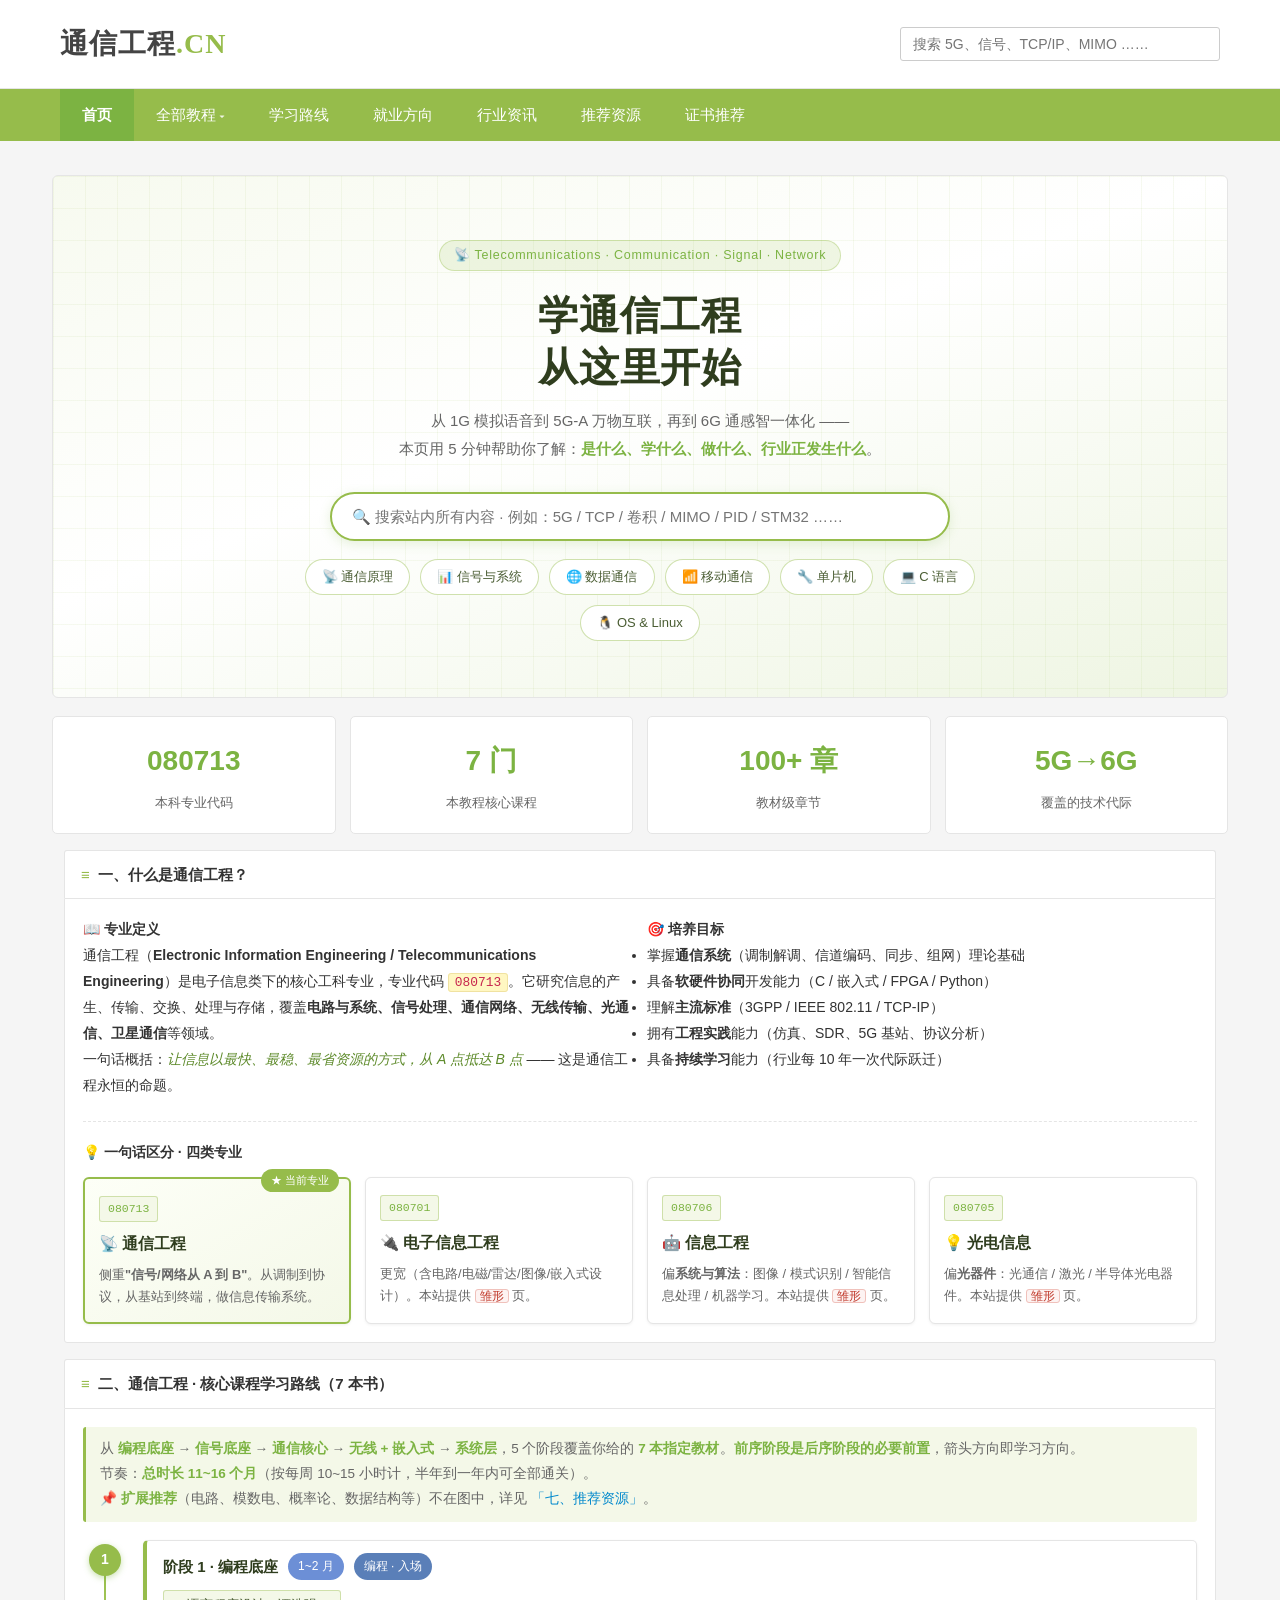
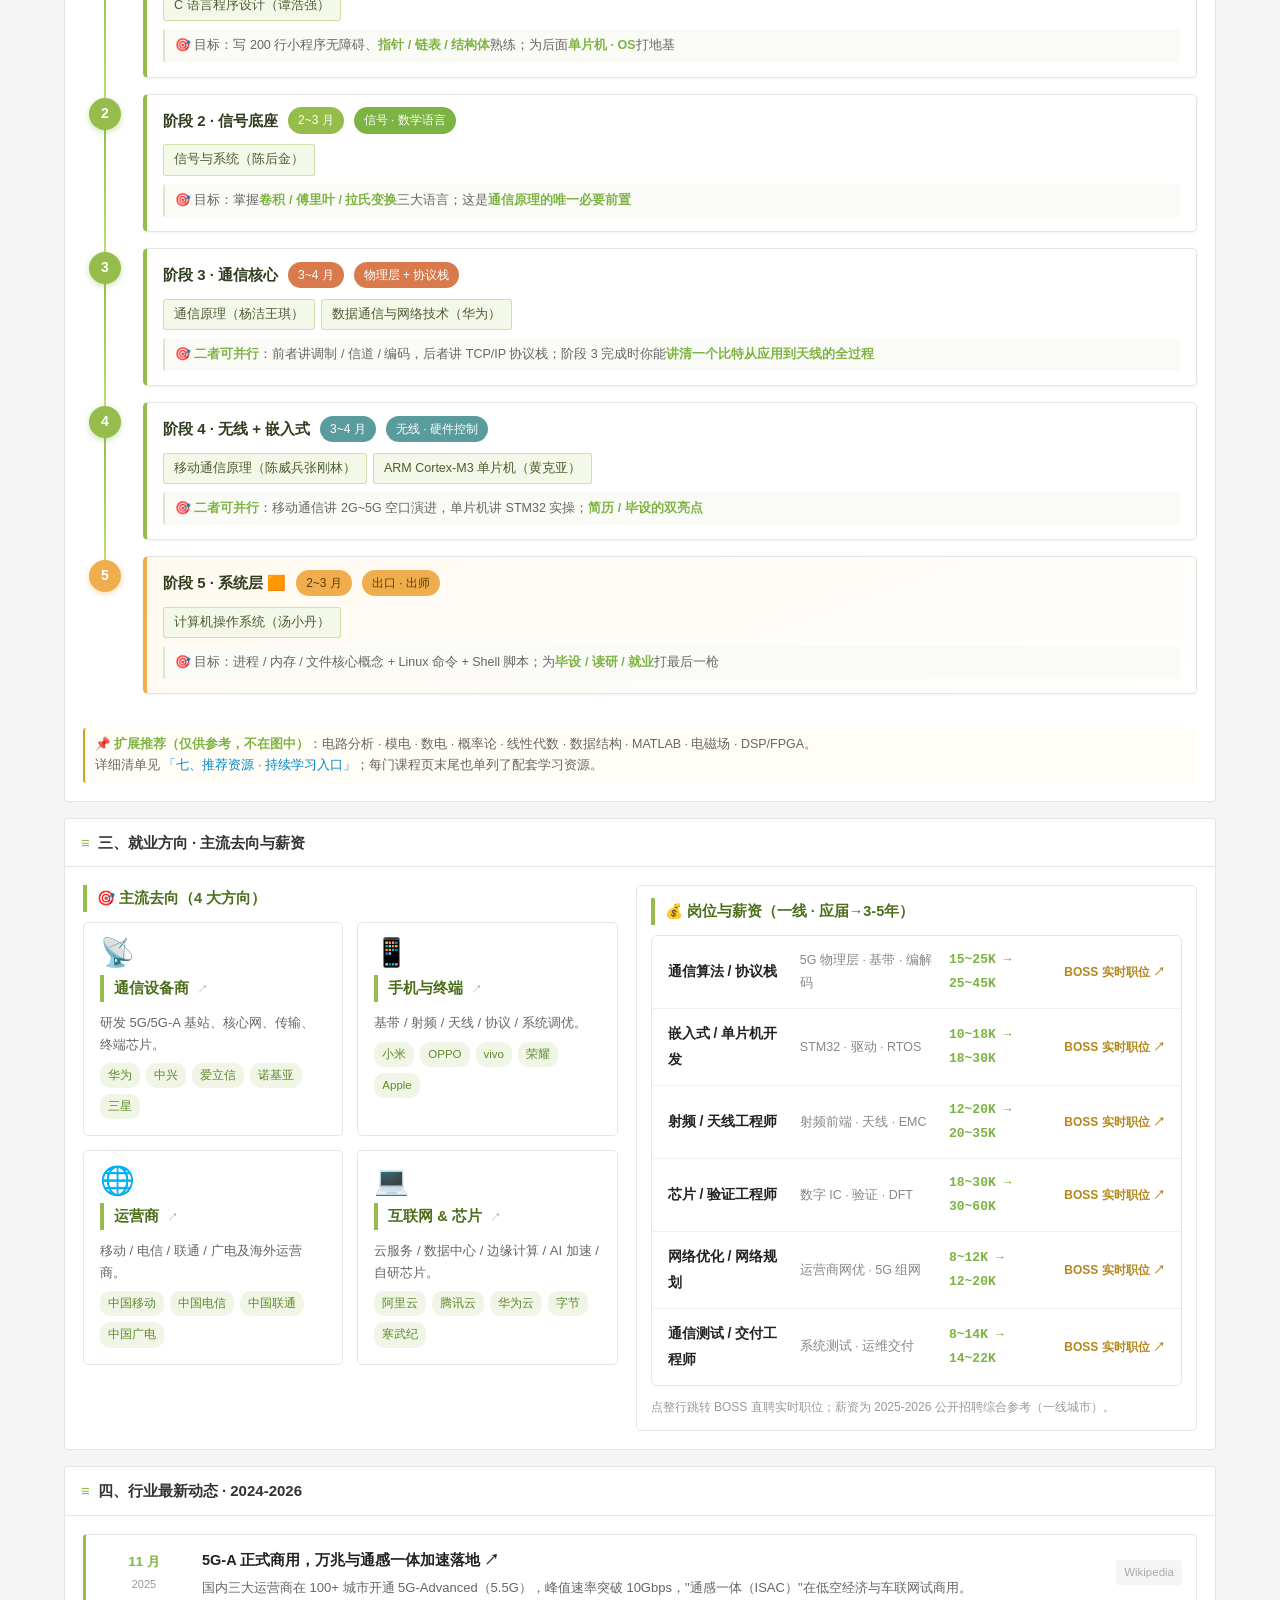
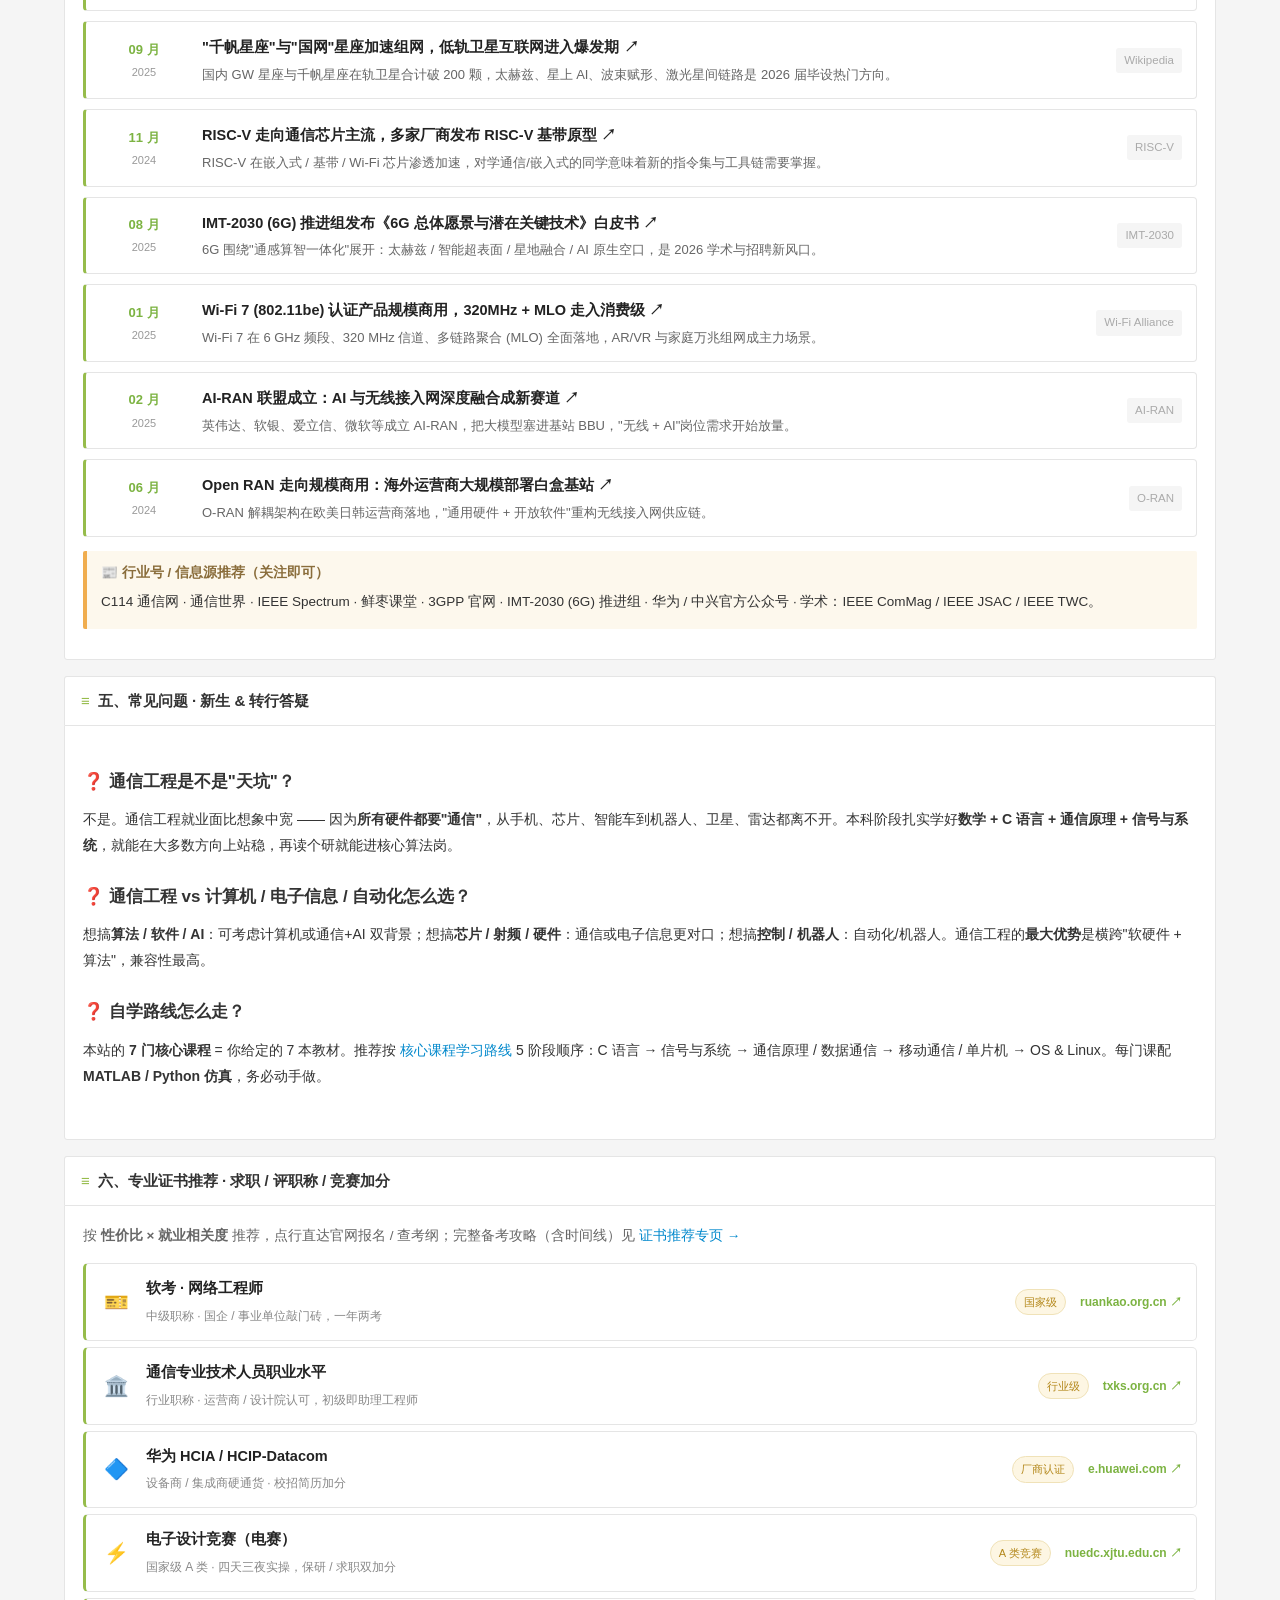
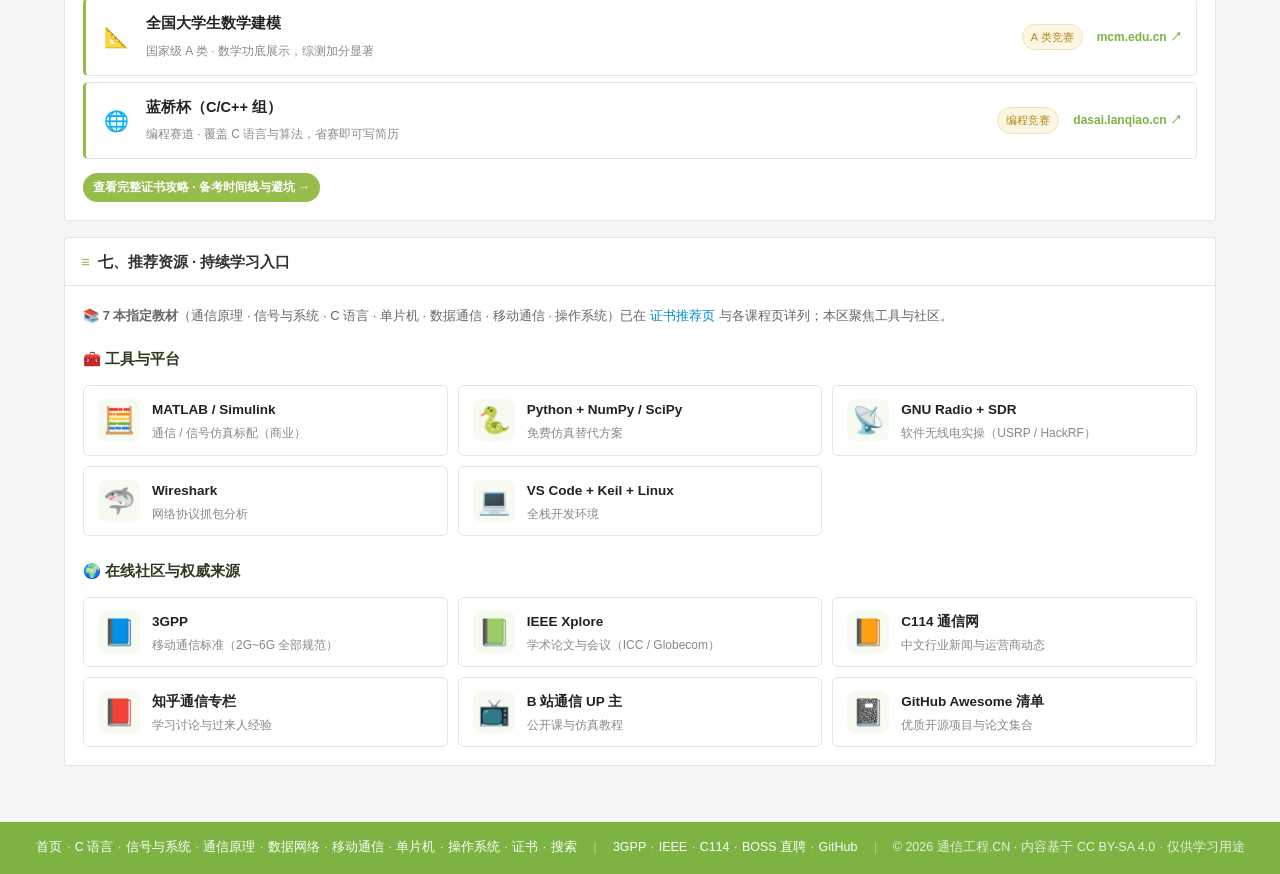
==== commit 472bfb56: "redesign(home): 2-col job split, cert compact list, remove book grid, single-line footer, unified cl" ====
--- a/index.html
+++ b/index.html
@@ -39,11 +39,10 @@
         <li><a href="os-linux.html">🐧 操作系统与 Linux</a></li>
       </ul>
     </div>
-    <a href="#four-year">学习路线</a>
-    <a href="#career">就业方向</a>
-    <a href="#news">行业资讯</a>
-    <a href="#faq">常见问题</a>
-    <a href="#resources">推荐资源</a>
+    <a href="index.html#four-year">学习路线</a>
+    <a href="index.html#career">就业方向</a>
+    <a href="index.html#news">行业资讯</a>
+    <a href="index.html#resources">推荐资源</a>
     <a href="certs.html">证书推荐</a>
   </div>
 </nav>
@@ -248,91 +247,86 @@
     </div>
   </div>
 
-<!-- ========== 三、就业方向（含岗位+薪资） ========== -->
+<!-- ========== 三、就业方向（4 大去向 + 6 大岗位薪资 · 分栏） ========== -->
   <div class="section-block" id="career" style="margin-top:16px;">
-    <div class="section-header"><span class="icon">≡</span> 三、就业方向 · 主流去向、岗位与薪资</div>
-    <div class="section-body">
-
-      <div class="home-grid-3">
-        <a class="field-card" href="https://www.zhipin.com/job_detail/?query=%E5%8D%8E%E4%B8%BA%20%E9%80%9A%E4%BF%A1%E5%B7%A5%E7%A8%8B%E5%B8%88" target="_blank" rel="noopener noreferrer">
-          <div class="fc-icon">📡</div>
-          <h4>通信设备商 <span class="ext-link">↗</span></h4>
-          <p>研发 5G/5G-A 基站、核心网、传输、终端芯片。做协议栈 / 物理层算法 / 嵌入式开发。</p>
-          <div class="fc-tags"><span>华为</span><span>中兴</span><span>爱立信</span><span>诺基亚</span><span>三星</span></div>
-        </a>
-        <a class="field-card" href="https://www.zhipin.com/job_detail/?query=%E5%9F%BA%E5%B8%A6%20%E5%B0%84%E9%A2%91" target="_blank" rel="noopener noreferrer">
-          <div class="fc-icon">📱</div>
-          <h4>手机与终端厂商 <span class="ext-link">↗</span></h4>
-          <p>基带 / 射频 / 天线 / 协议 / 操作系统调优。是通信工程+计算机交叉最密的去向。</p>
-          <div class="fc-tags"><span>小米</span><span>OPPO</span><span>vivo</span><span>荣耀</span><span>Apple</span></div>
-        </a>
-        <a class="field-card" href="https://www.zhipin.com/job_detail/?query=%E8%BF%90%E8%90%A5%E5%95%86%20%E7%BD%91%E7%BB%9C%E4%BC%98%E5%8C%96" target="_blank" rel="noopener noreferrer">
-          <div class="fc-icon">🌐</div>
-          <h4>运营商 <span class="ext-link">↗</span></h4>
-          <p>中国移动 / 电信 / 联通 / 中国广电及海外运营商的网络规划、优化、运维、技术研究。</p>
-          <div class="fc-tags"><span>中国移动</span><span>中国电信</span><span>中国联通</span><span>中国广电</span></div>
-        </a>
-        <a class="field-card" href="https://www.zhipin.com/job_detail/?query=%E4%BA%91%E8%AE%A1%E7%AE%97%20%E8%87%AA%E7%A0%94%E8%8A%AF%E7%89%87" target="_blank" rel="noopener noreferrer">
-          <div class="fc-icon">💻</div>
-          <h4>互联网 &amp; 芯片 <span class="ext-link">↗</span></h4>
-          <p>云服务 / 数据中心 / 边缘计算 / AI 加速 / 自研芯片（CPU/GPU/NPU/DPU），通信背景做底层基础架构有优势。</p>
-          <div class="fc-tags"><span>阿里云</span><span>腾讯云</span><span>华为云</span><span>字节</span><span>寒武纪</span><span>海光</span></div>
-        </a>
-      </div>
-
-      <div class="salary-block" style="margin-top:18px;">
-        <h4 style="margin:0 0 10px;">💰 薪资参考（一线城市 · 应届 → 3~5 年，仅供参考）</h4>
-        <div style="overflow-x:auto;">
-          <table class="salary-table">
-            <thead>
-              <tr>
-                <th>方向 / 岗位</th>
-                <th>应届起薪</th>
-                <th>3~5 年</th>
-                <th>🔍 BOSS 直聘实时职位</th>
-              </tr>
-            </thead>
-            <tbody>
-              <tr>
-                <td><strong>通信算法 / 协议栈</strong><span class="job-sub">5G 物理层 · 基带 · 编解码</span></td>
-                <td>15~25K × 14~16 薪</td>
-                <td>25~45K</td>
-                <td><a class="ext" href="https://www.zhipin.com/job_detail/?query=%E9%80%9A%E4%BF%A1%E7%AE%97%E6%B3%95%E5%B7%A5%E7%A8%8B%E5%B8%88" target="_blank" rel="noopener noreferrer">搜「通信算法」↗</a></td>
-              </tr>
-              <tr>
-                <td><strong>嵌入式 / 单片机开发</strong><span class="job-sub">STM32 · 驱动 · RTOS</span></td>
-                <td>10~18K × 13~15 薪</td>
-                <td>18~30K</td>
-                <td><a class="ext" href="https://www.zhipin.com/job_detail/?query=%E5%B5%8C%E5%85%A5%E5%BC%8F%E5%BC%80%E5%8F%91" target="_blank" rel="noopener noreferrer">搜「嵌入式」↗</a></td>
-              </tr>
-              <tr>
-                <td><strong>射频 / 天线工程师</strong><span class="job-sub">射频前端 · 天线 · EMC</span></td>
-                <td>12~20K × 13~15 薪</td>
-                <td>20~35K</td>
-                <td><a class="ext" href="https://www.zhipin.com/job_detail/?query=%E5%B0%84%E9%A2%91%E5%B7%A5%E7%A8%8B%E5%B8%88" target="_blank" rel="noopener noreferrer">搜「射频」↗</a></td>
-              </tr>
-              <tr>
-                <td><strong>芯片 / 验证工程师</strong><span class="job-sub">数字 IC · 验证 · DFT</span></td>
-                <td>18~30K × 14~16 薪</td>
-                <td>30~60K</td>
-                <td><a class="ext" href="https://www.zhipin.com/job_detail/?query=%E8%8A%AF%E7%89%87%20%E9%AA%8C%E8%AF%81%E5%B7%A5%E7%A8%8B%E5%B8%88" target="_blank" rel="noopener noreferrer">搜「芯片验证」↗</a></td>
-              </tr>
-              <tr>
-                <td><strong>网络优化 / 网络规划</strong><span class="job-sub">运营商网优 · 5G 组网</span></td>
-                <td>8~12K × 13 薪</td>
-                <td>12~20K</td>
-                <td><a class="ext" href="https://www.zhipin.com/job_detail/?query=%E7%BD%91%E7%BB%9C%E4%BC%98%E5%8C%96%E5%B7%A5%E7%A8%8B%E5%B8%88" target="_blank" rel="noopener noreferrer">搜「网优」↗</a></td>
-              </tr>
-              <tr>
-                <td><strong>通信测试 / 交付工程师</strong><span class="job-sub">系统测试 · 运维交付</span></td>
-                <td>8~14K × 13 薪</td>
-                <td>14~22K</td>
-                <td><a class="ext" href="https://www.zhipin.com/job_detail/?query=%E9%80%9A%E4%BF%A1%E6%B5%8B%E8%AF%95%E5%B7%A5%E7%A8%8B%E5%B8%88" target="_blank" rel="noopener noreferrer">搜「通信测试」↗</a></td>
-              </tr>
-            </tbody>
-          </table>
-        </div>
-        <p class="salary-note">数据为一线城市公开招聘综合参考（2025-2026），点击右侧橙色按钮直达 BOSS 直聘实时职位。</p>
+    <div class="section-header"><span class="icon">≡</span> 三、就业方向 · 主流去向与薪资</div>
+    <div class="section-body">
+
+      <div class="job-split">
+
+        <div class="js-left">
+          <h4>🎯 主流去向（4 大方向）</h4>
+          <div class="home-grid-2">
+            <a class="field-card" href="https://www.zhipin.com/job_detail/?query=%E5%8D%8E%E4%B8%BA%20%E9%80%9A%E4%BF%A1%E5%B7%A5%E7%A8%8B%E5%B8%88" target="_blank" rel="noopener noreferrer">
+              <div class="fc-icon">📡</div>
+              <h4>通信设备商 <span class="ext-link">↗</span></h4>
+              <p>研发 5G/5G-A 基站、核心网、传输、终端芯片。</p>
+              <div class="fc-tags"><span>华为</span><span>中兴</span><span>爱立信</span><span>诺基亚</span><span>三星</span></div>
+            </a>
+            <a class="field-card" href="https://www.zhipin.com/job_detail/?query=%E5%9F%BA%E5%B8%A6%20%E5%B0%84%E9%A2%91" target="_blank" rel="noopener noreferrer">
+              <div class="fc-icon">📱</div>
+              <h4>手机与终端 <span class="ext-link">↗</span></h4>
+              <p>基带 / 射频 / 天线 / 协议 / 系统调优。</p>
+              <div class="fc-tags"><span>小米</span><span>OPPO</span><span>vivo</span><span>荣耀</span><span>Apple</span></div>
+            </a>
+            <a class="field-card" href="https://www.zhipin.com/job_detail/?query=%E8%BF%90%E8%90%A5%E5%95%86%20%E7%BD%91%E7%BB%9C%E4%BC%98%E5%8C%96" target="_blank" rel="noopener noreferrer">
+              <div class="fc-icon">🌐</div>
+              <h4>运营商 <span class="ext-link">↗</span></h4>
+              <p>移动 / 电信 / 联通 / 广电及海外运营商。</p>
+              <div class="fc-tags"><span>中国移动</span><span>中国电信</span><span>中国联通</span><span>中国广电</span></div>
+            </a>
+            <a class="field-card" href="https://www.zhipin.com/job_detail/?query=%E4%BA%91%E8%AE%A1%E7%AE%97%20%E8%87%AA%E7%A0%94%E8%8A%AF%E7%89%87" target="_blank" rel="noopener noreferrer">
+              <div class="fc-icon">💻</div>
+              <h4>互联网 &amp; 芯片 <span class="ext-link">↗</span></h4>
+              <p>云服务 / 数据中心 / 边缘计算 / AI 加速 / 自研芯片。</p>
+              <div class="fc-tags"><span>阿里云</span><span>腾讯云</span><span>华为云</span><span>字节</span><span>寒武纪</span></div>
+            </a>
+          </div>
+        </div>
+
+        <div class="js-right">
+          <h4>💰 岗位与薪资（一线 · 应届→3-5年）</h4>
+          <div class="job-list">
+            <a class="job-row" href="https://www.zhipin.com/job_detail/?query=%E9%80%9A%E4%BF%A1%E7%AE%97%E6%B3%95%E5%B7%A5%E7%A8%8B%E5%B8%88" target="_blank" rel="noopener noreferrer">
+              <span class="jr-title">通信算法 / 协议栈</span>
+              <span class="jr-sub">5G 物理层 · 基带 · 编解码</span>
+              <span class="jr-salary">15~25K → 25~45K</span>
+              <span class="jr-go">BOSS 实时职位 ↗</span>
+            </a>
+            <a class="job-row" href="https://www.zhipin.com/job_detail/?query=%E5%B5%8C%E5%85%A5%E5%BC%8F%E5%BC%80%E5%8F%91" target="_blank" rel="noopener noreferrer">
+              <span class="jr-title">嵌入式 / 单片机开发</span>
+              <span class="jr-sub">STM32 · 驱动 · RTOS</span>
+              <span class="jr-salary">10~18K → 18~30K</span>
+              <span class="jr-go">BOSS 实时职位 ↗</span>
+            </a>
+            <a class="job-row" href="https://www.zhipin.com/job_detail/?query=%E5%B0%84%E9%A2%91%E5%B7%A5%E7%A8%8B%E5%B8%88" target="_blank" rel="noopener noreferrer">
+              <span class="jr-title">射频 / 天线工程师</span>
+              <span class="jr-sub">射频前端 · 天线 · EMC</span>
+              <span class="jr-salary">12~20K → 20~35K</span>
+              <span class="jr-go">BOSS 实时职位 ↗</span>
+            </a>
+            <a class="job-row" href="https://www.zhipin.com/job_detail/?query=%E8%8A%AF%E7%89%87%20%E9%AA%8C%E8%AF%81%E5%B7%A5%E7%A8%8B%E5%B8%88" target="_blank" rel="noopener noreferrer">
+              <span class="jr-title">芯片 / 验证工程师</span>
+              <span class="jr-sub">数字 IC · 验证 · DFT</span>
+              <span class="jr-salary">18~30K → 30~60K</span>
+              <span class="jr-go">BOSS 实时职位 ↗</span>
+            </a>
+            <a class="job-row" href="https://www.zhipin.com/job_detail/?query=%E7%BD%91%E7%BB%9C%E4%BC%98%E5%8C%96%E5%B7%A5%E7%A8%8B%E5%B8%88" target="_blank" rel="noopener noreferrer">
+              <span class="jr-title">网络优化 / 网络规划</span>
+              <span class="jr-sub">运营商网优 · 5G 组网</span>
+              <span class="jr-salary">8~12K → 12~20K</span>
+              <span class="jr-go">BOSS 实时职位 ↗</span>
+            </a>
+            <a class="job-row" href="https://www.zhipin.com/job_detail/?query=%E9%80%9A%E4%BF%A1%E6%B5%8B%E8%AF%95%E5%B7%A5%E7%A8%8B%E5%B8%88" target="_blank" rel="noopener noreferrer">
+              <span class="jr-title">通信测试 / 交付工程师</span>
+              <span class="jr-sub">系统测试 · 运维交付</span>
+              <span class="jr-salary">8~14K → 14~22K</span>
+              <span class="jr-go">BOSS 实时职位 ↗</span>
+            </a>
+          </div>
+          <p class="salary-note">点整行跳转 BOSS 直聘实时职位；薪资为 2025-2026 公开招聘综合参考（一线城市）。</p>
+        </div>
+
       </div>
 
     </div>
@@ -375,6 +369,41 @@
           <div class="news-source">RISC-V</div>
         </a>
 
+        <a class="news-item" href="https://www.imt2030.org.cn/" target="_blank" rel="noopener noreferrer">
+          <div class="news-date">08 月<span>2025</span></div>
+          <div>
+            <div class="news-title">IMT-2030 (6G) 推进组发布《6G 总体愿景与潜在关键技术》白皮书 ↗</div>
+            <div class="news-desc">6G 围绕"通感算智一体化"展开：太赫兹 / 智能超表面 / 星地融合 / AI 原生空口，是 2026 学术与招聘新风口。</div>
+          </div>
+          <div class="news-source">IMT-2030</div>
+        </a>
+
+        <a class="news-item" href="https://www.wi-fi.org/" target="_blank" rel="noopener noreferrer">
+          <div class="news-date">01 月<span>2025</span></div>
+          <div>
+            <div class="news-title">Wi-Fi 7 (802.11be) 认证产品规模商用，320MHz + MLO 走入消费级 ↗</div>
+            <div class="news-desc">Wi-Fi 7 在 6 GHz 频段、320 MHz 信道、多链路聚合 (MLO) 全面落地，AR/VR 与家庭万兆组网成主力场景。</div>
+          </div>
+          <div class="news-source">Wi-Fi Alliance</div>
+        </a>
+
+        <a class="news-item" href="https://www.ai-ran.org/" target="_blank" rel="noopener noreferrer">
+          <div class="news-date">02 月<span>2025</span></div>
+          <div>
+            <div class="news-title">AI-RAN 联盟成立：AI 与无线接入网深度融合成新赛道 ↗</div>
+            <div class="news-desc">英伟达、软银、爱立信、微软等成立 AI-RAN，把大模型塞进基站 BBU，"无线 + AI"岗位需求开始放量。</div>
+          </div>
+          <div class="news-source">AI-RAN</div>
+        </a>
+
+        <a class="news-item" href="https://www.o-ran.org/" target="_blank" rel="noopener noreferrer">
+          <div class="news-date">06 月<span>2024</span></div>
+          <div>
+            <div class="news-title">Open RAN 走向规模商用：海外运营商大规模部署白盒基站 ↗</div>
+            <div class="news-desc">O-RAN 解耦架构在欧美日韩运营商落地，"通用硬件 + 开放软件"重构无线接入网供应链。</div>
+          </div>
+          <div class="news-source">O-RAN</div>
+        </a>
 
       </div>
 
@@ -407,121 +436,110 @@
 
   <!-- ========== 六、专业证书推荐（首页直出证书卡） ========== -->
   <div class="section-block" id="start" style="margin-top:16px;">
-    <div class="section-header"><span class="icon">≡</span> 六、专业证书推荐 · 从大二开始陆续拿</div>
-    <div class="section-body">
-
-      <p class="cert-intro">按 <strong>性价比 × 就业相关度</strong> 推荐，点卡片直达官网报名 / 查考纲；完整备考攻略（含时间线）在 <a href="certs.html">证书推荐专页 →</a></p>
-
-      <div class="cert-grid">
-
-        <a class="cert-card" href="https://www.ruankao.org.cn/" target="_blank" rel="noopener noreferrer">
-          <div class="cc-head">
-            <span class="cc-ico">🎫</span>
-            <span class="cc-level">国家级 · 中级职称</span>
-          </div>
-          <strong class="cc-name">软考 · 网络工程师</strong>
-          <p class="cc-desc">国企 / 事业单位 / 评职称硬通货，考纲覆盖网络与通信基础，一年两考，性价比最高。</p>
-          <span class="cc-link">ruankao.org.cn ↗</span>
-        </a>
-
-        <a class="cert-card" href="https://www.txks.org.cn/" target="_blank" rel="noopener noreferrer">
-          <div class="cc-head">
-            <span class="cc-ico">🏛️</span>
-            <span class="cc-level">行业级 · 通信职称</span>
-          </div>
-          <strong class="cc-name">通信专业技术人员职业水平</strong>
-          <p class="cc-desc">运营商 / 通信设计院认可的行业职称考试，初级即「通信助理工程师」。</p>
-          <span class="cc-link">txks.org.cn ↗</span>
-        </a>
-
-        <a class="cert-card" href="https://e.huawei.com/cn/talent/#/certification" target="_blank" rel="noopener noreferrer">
-          <div class="cc-head">
-            <span class="cc-ico">🔷</span>
-            <span class="cc-level">厂商认证 · 设备商</span>
-          </div>
-          <strong class="cc-name">华为 HCIA / HCIP-Datacom</strong>
-          <p class="cc-desc">设备商 / 集成商招聘硬通货，考数通与 5G 技术，校招简历直接加分。</p>
-          <span class="cc-link">e.huawei.com ↗</span>
-        </a>
-
-        <a class="cert-card" href="https://nuedc.xjtu.edu.cn/" target="_blank" rel="noopener noreferrer">
-          <div class="cc-head">
-            <span class="cc-ico">⚡</span>
-            <span class="cc-level">学科竞赛 · 国家级 A 类</span>
-          </div>
-          <strong class="cc-name">电子设计竞赛（电赛）</strong>
-          <p class="cc-desc">四天三夜做硬件题，嵌入式 / 单片机 / 信号处理全实战，保研与求职双加分。</p>
-          <span class="cc-link">nuedc.xjtu.edu.cn ↗</span>
-        </a>
-
-        <a class="cert-card" href="https://www.mcm.edu.cn/" target="_blank" rel="noopener noreferrer">
-          <div class="cc-head">
-            <span class="cc-ico">📐</span>
-            <span class="cc-level">学科竞赛 · 国家级 A 类</span>
-          </div>
-          <strong class="cc-name">全国大学生数学建模</strong>
-          <p class="cc-desc">通信与信号处理的数学功底展示，评奖评优 / 保研综测加分显著。</p>
-          <span class="cc-link">mcm.edu.cn ↗</span>
-        </a>
-
-        <a class="cert-card" href="https://dasai.lanqiao.cn/" target="_blank" rel="noopener noreferrer">
-          <div class="cc-head">
-            <span class="cc-ico">🌐</span>
-            <span class="cc-level">学科竞赛 · 编程赛道</span>
-          </div>
-          <strong class="cc-name">蓝桥杯（C/C++ 组）</strong>
-          <p class="cc-desc">面向就业的编程竞赛，覆盖 C 语言与算法，赛程友好，省赛获奖即可写进简历。</p>
-          <span class="cc-link">dasai.lanqiao.cn ↗</span>
+    <div class="section-header"><span class="icon">≡</span> 六、专业证书推荐 · 求职 / 评职称 / 竞赛加分</div>
+    <div class="section-body">
+
+      <p class="cert-intro">按 <strong>性价比 × 就业相关度</strong> 推荐，点行直达官网报名 / 查考纲；完整备考攻略（含时间线）见 <a href="certs.html">证书推荐专页 →</a></p>
+
+      <div class="cert-list">
+
+        <a class="cert-row" href="https://www.ruankao.org.cn/" target="_blank" rel="noopener noreferrer">
+          <span class="cr-ico">🎫</span>
+          <span class="cr-main"><strong class="cr-name">软考 · 网络工程师</strong><span class="cr-desc">中级职称 · 国企 / 事业单位敲门砖，一年两考</span></span>
+          <span class="cr-tag">国家级</span>
+          <span class="cr-link">ruankao.org.cn ↗</span>
+        </a>
+
+        <a class="cert-row" href="https://www.txks.org.cn/" target="_blank" rel="noopener noreferrer">
+          <span class="cr-ico">🏛️</span>
+          <span class="cr-main"><strong class="cr-name">通信专业技术人员职业水平</strong><span class="cr-desc">行业职称 · 运营商 / 设计院认可，初级即助理工程师</span></span>
+          <span class="cr-tag">行业级</span>
+          <span class="cr-link">txks.org.cn ↗</span>
+        </a>
+
+        <a class="cert-row" href="https://e.huawei.com/cn/talent/#/certification" target="_blank" rel="noopener noreferrer">
+          <span class="cr-ico">🔷</span>
+          <span class="cr-main"><strong class="cr-name">华为 HCIA / HCIP-Datacom</strong><span class="cr-desc">设备商 / 集成商硬通货 · 校招简历加分</span></span>
+          <span class="cr-tag">厂商认证</span>
+          <span class="cr-link">e.huawei.com ↗</span>
+        </a>
+
+        <a class="cert-row" href="https://nuedc.xjtu.edu.cn/" target="_blank" rel="noopener noreferrer">
+          <span class="cr-ico">⚡</span>
+          <span class="cr-main"><strong class="cr-name">电子设计竞赛（电赛）</strong><span class="cr-desc">国家级 A 类 · 四天三夜实操，保研 / 求职双加分</span></span>
+          <span class="cr-tag">A 类竞赛</span>
+          <span class="cr-link">nuedc.xjtu.edu.cn ↗</span>
+        </a>
+
+        <a class="cert-row" href="https://www.mcm.edu.cn/" target="_blank" rel="noopener noreferrer">
+          <span class="cr-ico">📐</span>
+          <span class="cr-main"><strong class="cr-name">全国大学生数学建模</strong><span class="cr-desc">国家级 A 类 · 数学功底展示，综测加分显著</span></span>
+          <span class="cr-tag">A 类竞赛</span>
+          <span class="cr-link">mcm.edu.cn ↗</span>
+        </a>
+
+        <a class="cert-row" href="https://dasai.lanqiao.cn/" target="_blank" rel="noopener noreferrer">
+          <span class="cr-ico">🌐</span>
+          <span class="cr-main"><strong class="cr-name">蓝桥杯（C/C++ 组）</strong><span class="cr-desc">编程赛道 · 覆盖 C 语言与算法，省赛即可写简历</span></span>
+          <span class="cr-tag">编程竞赛</span>
+          <span class="cr-link">dasai.lanqiao.cn ↗</span>
         </a>
 
       </div>
 
       <p class="cert-more">
-        <a class="ext" style="background:var(--green);" href="certs.html">📄 查看完整证书攻略 · 备考时间线与避坑 →</a>
+        <a class="ext" style="background:var(--green);" href="certs.html">查看完整证书攻略 · 备考时间线与避坑 →</a>
       </p>
 
     </div>
   </div>
 
-  <!-- ========== 七、推荐资源（分块排版） ========== -->
+  <!-- ========== 七、推荐资源（重排：教材横排卡片 + 工具/社区精致网格） ========== -->
   <div class="section-block" id="resources" style="margin-top:16px;">
     <div class="section-header"><span class="icon">≡</span> 七、推荐资源 · 持续学习入口</div>
     <div class="section-body">
 
-      <div class="res-block">
-        <h4>📚 指定教材（7 本）</h4>
-        <div class="res-book-list">
-          <div class="res-book"><span class="rb-name">《通信原理》杨洁、王琪</span><span class="rb-meta">清华大学出版社 · ISBN 9787302699514</span></div>
-          <div class="res-book"><span class="rb-name">《信号与系统》陈后金</span><span class="rb-meta">高等教育出版社 · ISBN 9787040540222</span></div>
-          <div class="res-book"><span class="rb-name">《C 语言程序设计》谭浩强</span><span class="rb-meta">清华大学出版社 · ISBN 9787302653721</span></div>
-          <div class="res-book"><span class="rb-name">《ARM Cortex-M3 嵌入式原理及应用》黄克亚</span><span class="rb-meta">清华大学出版社 · ISBN 9787302538615</span></div>
-          <div class="res-book"><span class="rb-name">《数据通信与网络技术》华为</span><span class="rb-meta">人民邮电出版社 · ISBN 9787115558466</span></div>
-          <div class="res-book"><span class="rb-name">《移动通信原理》陈威兵、张刚林</span><span class="rb-meta">清华大学出版社 · ISBN 9787302641124</span></div>
-          <div class="res-book"><span class="rb-name">《计算机操作系统》汤小丹 等</span><span class="rb-meta">人民邮电出版社 · ISBN 9787115686572</span></div>
-        </div>
-      </div>
-
-      <div class="res-block">
-        <h4>🧰 工具与平台</h4>
-        <div class="res-grid">
-          <a class="res-card" href="https://www.mathworks.com/products/matlab.html" target="_blank" rel="noopener noreferrer"><strong>🧮 MATLAB / Simulink</strong><span>通信 / 信号仿真标配（商业）</span></a>
-          <a class="res-card" href="https://www.python.org/" target="_blank" rel="noopener noreferrer"><strong>🐍 Python + NumPy / SciPy</strong><span>免费仿真替代方案</span></a>
-          <a class="res-card" href="https://www.gnuradio.org/" target="_blank" rel="noopener noreferrer"><strong>📡 GNU Radio + SDR</strong><span>软件无线电实操（USRP / HackRF）</span></a>
-          <a class="res-card" href="https://www.wireshark.org/" target="_blank" rel="noopener noreferrer"><strong>🦈 Wireshark</strong><span>网络协议抓包分析</span></a>
-          <a class="res-card" href="https://code.visualstudio.com/" target="_blank" rel="noopener noreferrer"><strong>💻 VS Code + Keil + Linux</strong><span>全栈开发环境</span></a>
-        </div>
-      </div>
-
-      <div class="res-block">
-        <h4>🌍 在线社区与权威来源</h4>
-        <div class="res-grid">
-          <a class="res-card" href="https://www.3gpp.org/" target="_blank" rel="noopener noreferrer"><strong>📘 3GPP</strong><span>移动通信标准权威来源（2G~6G 全部规范）</span></a>
-          <a class="res-card" href="https://ieeexplore.ieee.org/" target="_blank" rel="noopener noreferrer"><strong>📗 IEEE Xplore</strong><span>学术论文与会议（ICC / Globecom / WCNC）</span></a>
-          <a class="res-card" href="https://www.c114.com.cn/" target="_blank" rel="noopener noreferrer"><strong>📙 C114 通信网</strong><span>中文通信行业新闻与运营商动态</span></a>
-          <a class="res-card" href="https://www.zhihu.com/topic/19551432/hot" target="_blank" rel="noopener noreferrer"><strong>📕 知乎通信专栏</strong><span>学习讨论与过来人经验</span></a>
-          <a class="res-card" href="https://search.bilibili.com/all?keyword=%E9%80%9A%E4%BF%A1%E5%B7%A5%E7%A8%8B" target="_blank" rel="noopener noreferrer"><strong>📺 B 站通信 UP 主</strong><span>公开课与仿真教程</span></a>
-          <a class="res-card" href="https://github.com/search?q=awesome+communications&type=repositories" target="_blank" rel="noopener noreferrer"><strong>📓 GitHub Awesome 清单</strong><span>优质开源项目与论文集合</span></a>
-        </div>
+      <p style="margin:0 0 8px;color:#666;font-size:13px;">📚 <strong>7 本指定教材</strong>（通信原理 · 信号与系统 · C 语言 · 单片机 · 数据通信 · 移动通信 · 操作系统）已在 <a href="certs.html">证书推荐页</a> 与各课程页详列；本区聚焦工具与社区。</p>
+
+      <h4 class="sub-head" style="margin-top:18px;">🧰 工具与平台</h4>
+      <div class="tool-grid">
+        <a class="tool-card" href="https://www.mathworks.com/products/matlab.html" target="_blank" rel="noopener noreferrer">
+          <div class="tc-ico">🧮</div><div class="tc-body"><strong>MATLAB / Simulink</strong><span>通信 / 信号仿真标配（商业）</span></div>
+        </a>
+        <a class="tool-card" href="https://www.python.org/" target="_blank" rel="noopener noreferrer">
+          <div class="tc-ico">🐍</div><div class="tc-body"><strong>Python + NumPy / SciPy</strong><span>免费仿真替代方案</span></div>
+        </a>
+        <a class="tool-card" href="https://www.gnuradio.org/" target="_blank" rel="noopener noreferrer">
+          <div class="tc-ico">📡</div><div class="tc-body"><strong>GNU Radio + SDR</strong><span>软件无线电实操（USRP / HackRF）</span></div>
+        </a>
+        <a class="tool-card" href="https://www.wireshark.org/" target="_blank" rel="noopener noreferrer">
+          <div class="tc-ico">🦈</div><div class="tc-body"><strong>Wireshark</strong><span>网络协议抓包分析</span></div>
+        </a>
+        <a class="tool-card" href="https://code.visualstudio.com/" target="_blank" rel="noopener noreferrer">
+          <div class="tc-ico">💻</div><div class="tc-body"><strong>VS Code + Keil + Linux</strong><span>全栈开发环境</span></div>
+        </a>
+      </div>
+
+      <h4 class="sub-head" style="margin-top:22px;">🌍 在线社区与权威来源</h4>
+      <div class="tool-grid">
+        <a class="tool-card" href="https://www.3gpp.org/" target="_blank" rel="noopener noreferrer">
+          <div class="tc-ico">📘</div><div class="tc-body"><strong>3GPP</strong><span>移动通信标准（2G~6G 全部规范）</span></div>
+        </a>
+        <a class="tool-card" href="https://ieeexplore.ieee.org/" target="_blank" rel="noopener noreferrer">
+          <div class="tc-ico">📗</div><div class="tc-body"><strong>IEEE Xplore</strong><span>学术论文与会议（ICC / Globecom）</span></div>
+        </a>
+        <a class="tool-card" href="https://www.c114.com.cn/" target="_blank" rel="noopener noreferrer">
+          <div class="tc-ico">📙</div><div class="tc-body"><strong>C114 通信网</strong><span>中文行业新闻与运营商动态</span></div>
+        </a>
+        <a class="tool-card" href="https://www.zhihu.com/topic/19551432/hot" target="_blank" rel="noopener noreferrer">
+          <div class="tc-ico">📕</div><div class="tc-body"><strong>知乎通信专栏</strong><span>学习讨论与过来人经验</span></div>
+        </a>
+        <a class="tool-card" href="https://search.bilibili.com/all?keyword=%E9%80%9A%E4%BF%A1%E5%B7%A5%E7%A8%8B" target="_blank" rel="noopener noreferrer">
+          <div class="tc-ico">📺</div><div class="tc-body"><strong>B 站通信 UP 主</strong><span>公开课与仿真教程</span></div>
+        </a>
+        <a class="tool-card" href="https://github.com/search?q=awesome+communications&type=repositories" target="_blank" rel="noopener noreferrer">
+          <div class="tc-ico">📓</div><div class="tc-body"><strong>GitHub Awesome 清单</strong><span>优质开源项目与论文集合</span></div>
+        </a>
       </div>
 
     </div>
@@ -530,51 +548,13 @@
 </main>
 
 <!-- ========== 底部（大站风格） ========== -->
-<footer class="site-footer site-footer-v2">
-  <div class="sf-cols">
-    <div class="sf-col">
-      <h5>📡 通信工程学习站</h5>
-      <p>面向通信工程本科生与自学者的开放式学习门户：<br>7 本指定教材 · 7 门核心课程 · 站内全文搜索 · 证书与就业指南。</p>
-      <p style="margin-top:6px;font-size:12px;color:#cfe6b9;">内容基于 <a href="https://creativecommons.org/licenses/by-sa/4.0/" target="_blank" rel="noopener noreferrer">CC BY-SA 4.0</a>，欢迎分享传播并署名。</p>
-    </div>
-    <div class="sf-col">
-      <h5>🎓 核心课程</h5>
-      <ul>
-        <li><a href="c-programming.html">C 语言程序设计</a></li>
-        <li><a href="signal-system.html">信号与系统</a></li>
-        <li><a href="comm-principle.html">通信原理</a></li>
-        <li><a href="mcu.html">单片机原理与应用</a></li>
-        <li><a href="data-network.html">数据通信与网络</a></li>
-        <li><a href="mobile-comm.html">移动通信</a></li>
-        <li><a href="os-linux.html">操作系统 &amp; Linux</a></li>
-      </ul>
-    </div>
-    <div class="sf-col">
-      <h5>📚 拓展</h5>
-      <ul>
-        <li><a href="index.html#four-year">学习路线图</a></li>
-        <li><a href="index.html#career">就业方向与薪资</a></li>
-        <li><a href="certs.html">证书推荐</a></li>
-        <li><a href="search.html">站内搜索</a></li>
-        <li><a href="ee-info.html">电子信息工程 ↗</a></li>
-        <li><a href="info-eng.html">信息工程 ↗</a></li>
-        <li><a href="oe-info.html">光电信息 ↗</a></li>
-      </ul>
-    </div>
-    <div class="sf-col">
-      <h5>🔗 外部权威</h5>
-      <ul>
-        <li><a href="https://www.3gpp.org/" target="_blank" rel="noopener noreferrer">3GPP 标准</a></li>
-        <li><a href="https://ieeexplore.ieee.org/" target="_blank" rel="noopener noreferrer">IEEE Xplore</a></li>
-        <li><a href="https://www.c114.com.cn/" target="_blank" rel="noopener noreferrer">C114 通信网</a></li>
-        <li><a href="https://www.zhipin.com/" target="_blank" rel="noopener noreferrer">BOSS 直聘</a></li>
-        <li><a href="https://github.com/" target="_blank" rel="noopener noreferrer">GitHub</a></li>
-      </ul>
-    </div>
-  </div>
-  <div class="sf-bottom">
-    <span>© 2026 通信工程学习站 · 仅供学习用途</span>
-    <span><a href="index.html">↑ 回到顶部</a> · <a href="comm-principle.html">从通信原理开始学习 →</a></span>
+<footer class="site-footer">
+  <div class="sf-line">
+    <a href="index.html">首页</a> · <a href="c-programming.html">C 语言</a> · <a href="signal-system.html">信号与系统</a> · <a href="comm-principle.html">通信原理</a> · <a href="data-network.html">数据网络</a> · <a href="mobile-comm.html">移动通信</a> · <a href="mcu.html">单片机</a> · <a href="os-linux.html">操作系统</a> · <a href="certs.html">证书</a> · <a href="search.html">搜索</a>
+    <span class="sf-sep">|</span>
+    <a href="https://www.3gpp.org/" target="_blank" rel="noopener noreferrer">3GPP</a> · <a href="https://ieeexplore.ieee.org/" target="_blank" rel="noopener noreferrer">IEEE</a> · <a href="https://www.c114.com.cn/" target="_blank" rel="noopener noreferrer">C114</a> · <a href="https://www.zhipin.com/" target="_blank" rel="noopener noreferrer">BOSS 直聘</a> · <a href="https://github.com/" target="_blank" rel="noopener noreferrer">GitHub</a>
+    <span class="sf-sep">|</span>
+    <span class="sf-copy">© 2026 通信工程.CN · 内容基于 <a href="https://creativecommons.org/licenses/by-sa/4.0/" target="_blank" rel="noopener noreferrer">CC BY-SA 4.0</a> · 仅供学习用途</span>
   </div>
 </footer>
 
--- a/css/styles.css
+++ b/css/styles.css
@@ -584,18 +584,25 @@
 .kb-table a { color: var(--link); }
 
 /* ============================================
-   底部 Footer
+   底部 Footer（单行链接 · 简约风）
    ============================================ */
 .site-footer {
   background: var(--green-dark);
-  color: rgba(255,255,255,0.85);
+  color: rgba(255,255,255,0.95);
   text-align: center;
-  padding: 22px 16px;
+  padding: 14px 16px;
   margin-top: 24px;
-  font-size: 13px;
-}
-.site-footer a { color: #fff; }
-.site-footer p { margin: 4px 0; }
+  font-size: 12.5px;
+  line-height: 1.9;
+}
+.site-footer a {
+  color: #fff;
+  text-decoration: none;
+  margin: 0 1px;
+}
+.site-footer a:hover { text-decoration: underline; }
+.sf-sep { margin: 0 12px; opacity: 0.45; }
+.sf-copy { opacity: 0.85; }
 
 /* ============================================
    习题折叠区
@@ -1539,55 +1546,6 @@
 }
 
 /* ============================================
-   底部 Footer V2（大站风 - 四栏 + 链接组）
-   ============================================ */
-.site-footer-v2 {
-  background: var(--green-dark);
-  color: rgba(255,255,255,0.85);
-  padding: 28px 18px 10px;
-  margin-top: 24px;
-  font-size: 13px;
-  text-align: left;
-}
-.site-footer-v2 a { color: #fff; text-decoration: none; }
-.site-footer-v2 a:hover { color: #fff; text-decoration: underline; }
-.sf-cols {
-  display: grid;
-  grid-template-columns: repeat(4, 1fr);
-  gap: 28px;
-  max-width: 1180px;
-  margin: 0 auto;
-}
-.sf-col h5 {
-  font-size: 14.5px;
-  margin: 0 0 10px;
-  color: #fff;
-  font-weight: 700;
-}
-.sf-col p { line-height: 1.8; margin: 0; }
-.sf-col ul { list-style: none; padding: 0; margin: 0; }
-.sf-col li { margin: 5px 0; font-size: 12.5px; }
-.sf-bottom {
-  max-width: 1180px;
-  margin: 18px auto 0;
-  padding-top: 12px;
-  border-top: 1px solid rgba(255,255,255,0.18);
-  display: flex;
-  justify-content: space-between;
-  flex-wrap: wrap;
-  gap: 8px;
-  font-size: 12px;
-  color: rgba(255,255,255,0.7);
-}
-@media (max-width: 800px) {
-  .sf-cols { grid-template-columns: repeat(2, 1fr); gap: 18px; }
-  .sf-bottom { flex-direction: column; align-items: center; text-align: center; }
-}
-@media (max-width: 480px) {
-  .sf-cols { grid-template-columns: 1fr; }
-}
-
-/* ============================================
    招聘/外部链接按钮（薪资表里 BOSS 搜索链接）
    ============================================ */
 a.ext {
@@ -1799,3 +1757,359 @@
   .salary-table th:nth-child(3),
   .salary-table td:nth-child(3) { display: none; }
 }
+
+/* ============================================
+   极简 footer（替换原 4 列 v2）
+   ============================================ */
+.site-footer-min {
+  background: #2d3a1f;
+  color: #cfe6b9;
+  padding: 18px 0;
+  margin-top: 28px;
+  font-size: 13px;
+}
+.sfm-inner {
+  max-width: 1080px;
+  margin: 0 auto;
+  padding: 0 16px;
+  display: flex;
+  align-items: center;
+  justify-content: space-between;
+  flex-wrap: wrap;
+  gap: 12px;
+}
+.sfm-brand { font-weight: 700; color: #fff; font-size: 15px; letter-spacing: 0.3px; }
+.sfm-links { display: flex; gap: 18px; flex-wrap: wrap; }
+.sfm-links a { color: #cfe6b9; text-decoration: none; font-size: 13px; }
+.sfm-links a:hover { color: #fff; }
+.sfm-copy { color: #8a9f6e; font-size: 12px; }
+.sfm-copy a { color: #8a9f6e; text-decoration: underline; }
+@media (max-width: 700px) {
+  .sfm-inner { flex-direction: column; text-align: center; gap: 10px; }
+  .sfm-links { justify-content: center; }
+}
+
+/* ============================================
+   面包屑
+   ============================================ */
+.breadcrumb {
+  max-width: 1080px;
+  margin: 10px auto 0;
+  padding: 0 16px;
+  font-size: 12.5px;
+  color: #888;
+}
+.breadcrumb a { color: var(--green-dark); text-decoration: none; }
+.breadcrumb a:hover { text-decoration: underline; }
+.bc-sep { color: #ccc; margin: 0 6px; }
+
+/* ============================================
+   Section 内子标题（就业/薪资、教材、工具等）
+   ============================================ */
+.sub-head {
+  margin: 0 0 12px 0;
+  font-size: 14.5px;
+  color: #2d3a1f;
+  font-weight: 700;
+  display: flex;
+  align-items: center;
+  gap: 4px;
+}
+
+/* ============================================
+   岗位列表（行就是链接）— 替换旧薪资表
+   ============================================ */
+.job-list {
+  display: flex;
+  flex-direction: column;
+  border: 1px solid var(--border);
+  border-radius: 6px;
+  overflow: hidden;
+  background: #fff;
+}
+.job-row {
+  display: grid;
+  grid-template-columns: 1.4fr 1.6fr 1.2fr auto;
+  align-items: center;
+  gap: 14px;
+  padding: 12px 16px;
+  text-decoration: none !important;
+  color: #333;
+  border-bottom: 1px solid #f0f0f0;
+  transition: background 0.12s;
+}
+.job-row:last-child { border-bottom: none; }
+.job-row:hover { background: #f7faf1; }
+.job-row:hover .jr-go { color: #5a3f00; }
+.jr-title { font-size: 14px; font-weight: 600; color: #222; }
+.jr-sub { font-size: 12.5px; color: #888; }
+.jr-salary {
+  font-size: 13px;
+  color: var(--green-dark);
+  font-weight: 600;
+  font-family: 'SF Mono', Consolas, monospace;
+}
+.jr-go {
+  font-size: 12px;
+  color: #b3871a;
+  font-weight: 600;
+  white-space: nowrap;
+}
+@media (max-width: 720px) {
+  .job-row { grid-template-columns: 1fr 1fr; row-gap: 4px; }
+  .jr-sub { grid-column: 1 / -1; }
+  .jr-go { grid-column: 1 / -1; justify-self: end; }
+}
+
+/* ============================================
+   证书卡片 v2 — 整整齐齐、品类色顶条
+   ============================================ */
+.cert-card {
+  display: flex;
+  flex-direction: column;
+  background: #fff;
+  border: 1px solid var(--border);
+  border-radius: 8px;
+  padding: 0;
+  text-decoration: none !important;
+  color: #333;
+  transition: all 0.2s;
+  overflow: hidden;
+  position: relative;
+  min-height: 180px;
+}
+.cert-card::before {
+  content: '';
+  position: absolute;
+  top: 0; left: 0; right: 0;
+  height: 3px;
+  background: var(--cat-color, var(--green));
+}
+.cert-card:hover {
+  transform: translateY(-3px);
+  box-shadow: 0 6px 20px rgba(0,0,0,0.08);
+  border-color: var(--cat-color, var(--green));
+}
+.cert-card .cc-cat {
+  font-size: 11px;
+  color: var(--cat-color, var(--green-dark));
+  text-transform: uppercase;
+  letter-spacing: 0.5px;
+  font-weight: 600;
+  padding: 12px 16px 0;
+}
+.cert-card .cc-ico {
+  font-size: 30px;
+  padding: 6px 16px 0;
+  line-height: 1;
+}
+.cert-card .cc-name {
+  display: block;
+  font-size: 15.5px;
+  color: #222;
+  padding: 8px 16px 0;
+  font-weight: 700;
+  line-height: 1.35;
+}
+.cert-card .cc-desc {
+  font-size: 12.5px;
+  color: #666;
+  padding: 6px 16px 0;
+  margin: 0;
+  flex: 1;
+  line-height: 1.55;
+}
+.cert-card .cc-link {
+  font-size: 12px;
+  color: var(--cat-color, var(--green-dark));
+  font-weight: 600;
+  padding: 10px 16px;
+  border-top: 1px solid #f3f3f3;
+  background: #fafdf5;
+  margin-top: 10px;
+}
+
+/* ============================================
+   教材卡片网格
+   ============================================ */
+.book-grid {
+  display: grid;
+  grid-template-columns: repeat(auto-fill, minmax(280px, 1fr));
+  gap: 10px;
+}
+.book-card {
+  display: flex;
+  align-items: center;
+  gap: 12px;
+  background: #fff;
+  border: 1px solid var(--border);
+  border-left: 4px solid var(--bk, var(--green));
+  border-radius: 5px;
+  padding: 10px 14px;
+  transition: all 0.15s;
+}
+.book-card:hover {
+  transform: translateX(3px);
+  box-shadow: 0 2px 10px rgba(0,0,0,0.06);
+}
+.bk-cover {
+  width: 44px; height: 44px;
+  border-radius: 6px;
+  background: var(--bk, var(--green));
+  color: #fff;
+  display: flex; align-items: center; justify-content: center;
+  font-size: 22px;
+  flex-shrink: 0;
+  box-shadow: 0 2px 6px rgba(0,0,0,0.12);
+}
+.bk-meta { display: flex; flex-direction: column; gap: 1px; min-width: 0; }
+.bk-meta strong { font-size: 13.5px; color: #222; }
+.bk-meta span { font-size: 12px; color: #666; }
+.bk-meta em { font-size: 11.5px; color: #999; font-style: normal; font-family: 'SF Mono', Consolas, monospace; }
+
+/* ============================================
+   工具 / 社区卡片网格（精致卡片样式）
+   ============================================ */
+.tool-grid {
+  display: grid;
+  grid-template-columns: repeat(3, 1fr);
+  gap: 10px;
+}
+@media (max-width: 900px) { .tool-grid { grid-template-columns: repeat(2, 1fr); } }
+@media (max-width: 560px) { .tool-grid { grid-template-columns: 1fr; } }
+.tool-card {
+  display: flex;
+  align-items: center;
+  gap: 12px;
+  background: #fff;
+  border: 1px solid var(--border);
+  border-radius: 6px;
+  padding: 12px 14px;
+  text-decoration: none !important;
+  color: #333;
+  transition: all 0.15s;
+}
+.tool-card:hover {
+  border-color: var(--green);
+  box-shadow: 0 3px 12px rgba(150,188,75,0.18);
+  transform: translateY(-2px);
+}
+.tc-ico {
+  font-size: 26px;
+  width: 42px; height: 42px;
+  background: #f7faf1;
+  border-radius: 8px;
+  display: flex; align-items: center; justify-content: center;
+  flex-shrink: 0;
+}
+.tc-body { display: flex; flex-direction: column; gap: 2px; min-width: 0; }
+.tc-body strong { font-size: 13.5px; color: #222; }
+.tc-body span { font-size: 12px; color: #888; line-height: 1.45; }
+
+/* ============================================
+   首页「专业证书推荐」紧凑列表（6 个证书）
+   ============================================ */
+.cert-list {
+  display: flex;
+  flex-direction: column;
+  gap: 6px;
+}
+.cert-row {
+  display: grid;
+  grid-template-columns: 32px 1fr auto auto;
+  gap: 14px;
+  align-items: center;
+  background: #fff;
+  border: 1px solid var(--border);
+  border-left: 3px solid var(--green);
+  border-radius: 5px;
+  padding: 11px 14px;
+  text-decoration: none !important;
+  color: #333;
+  transition: all 0.15s;
+}
+.cert-row:hover {
+  border-color: var(--green);
+  border-left-color: var(--green-dark);
+  background: #fbfdf8;
+  transform: translateX(2px);
+}
+.cert-row .cr-ico { font-size: 20px; line-height: 1; text-align: center; }
+.cert-row .cr-name { font-size: 14.5px; font-weight: 600; color: #222; display: block; margin-bottom: 1px; }
+.cert-row .cr-desc { font-size: 12px; color: #888; }
+.cert-row .cr-tag {
+  font-size: 11px;
+  color: #b3871a;
+  background: #fdf6e3;
+  border: 1px solid #f0e2b8;
+  padding: 2px 8px;
+  border-radius: 999px;
+  white-space: nowrap;
+}
+.cert-row .cr-link { font-size: 12px; color: var(--green-dark); font-weight: 600; white-space: nowrap; }
+.cert-row:hover .cr-link { color: #5d8a2a; }
+@media (max-width: 680px) {
+  .cert-row { grid-template-columns: 28px 1fr; }
+  .cert-row .cr-tag, .cert-row .cr-link { grid-column: 2; justify-self: start; }
+}
+
+/* ============================================
+   首页「就业方向 + 薪资参考」左右两栏
+   ============================================ */
+.job-split {
+  display: grid;
+  grid-template-columns: 1fr 1.05fr;
+  gap: 18px;
+  align-items: start;
+}
+@media (max-width: 960px) { .job-split { grid-template-columns: 1fr; } }
+.job-split .js-left h4,
+.job-split .js-right h4 {
+  margin: 0 0 10px;
+  font-size: 14.5px;
+  color: #4a6e1a;
+  border-left: 4px solid var(--green);
+  padding-left: 10px;
+}
+.job-split .js-right { background: #fff; border: 1px solid var(--border); border-radius: 5px; padding: 12px 14px; }
+.job-split .js-right .salary-table { font-size: 12.5px; }
+.job-split .js-right .salary-table th,
+.job-split .js-right .salary-table td { padding: 7px 8px; }
+
+/* ============================================
+   行业新闻：更紧凑的列表
+   ============================================ */
+.news-grid {
+  display: grid;
+  grid-template-columns: 1fr 1fr;
+  gap: 10px;
+}
+@media (max-width: 760px) { .news-grid { grid-template-columns: 1fr; } }
+a.news-card {
+  display: grid;
+  grid-template-columns: 64px 1fr;
+  gap: 12px;
+  align-items: center;
+  background: #fff;
+  border: 1px solid var(--border);
+  border-left: 3px solid var(--green);
+  border-radius: 4px;
+  padding: 10px 12px;
+  text-decoration: none !important;
+  color: #333;
+  transition: all 0.15s;
+}
+a.news-card:hover {
+  background: #fbfdf8;
+  border-left-color: var(--green-dark);
+  transform: translateX(2px);
+}
+a.news-card .nc-date {
+  text-align: center;
+  font-size: 12px;
+  color: var(--green-dark);
+  font-weight: 600;
+}
+a.news-card .nc-date span { display: block; font-size: 10.5px; color: #999; font-weight: normal; }
+a.news-card .nc-title { font-size: 13.5px; font-weight: 600; color: #222; margin-bottom: 2px; }
+a.news-card .nc-desc { font-size: 11.5px; color: #888; line-height: 1.5; }
